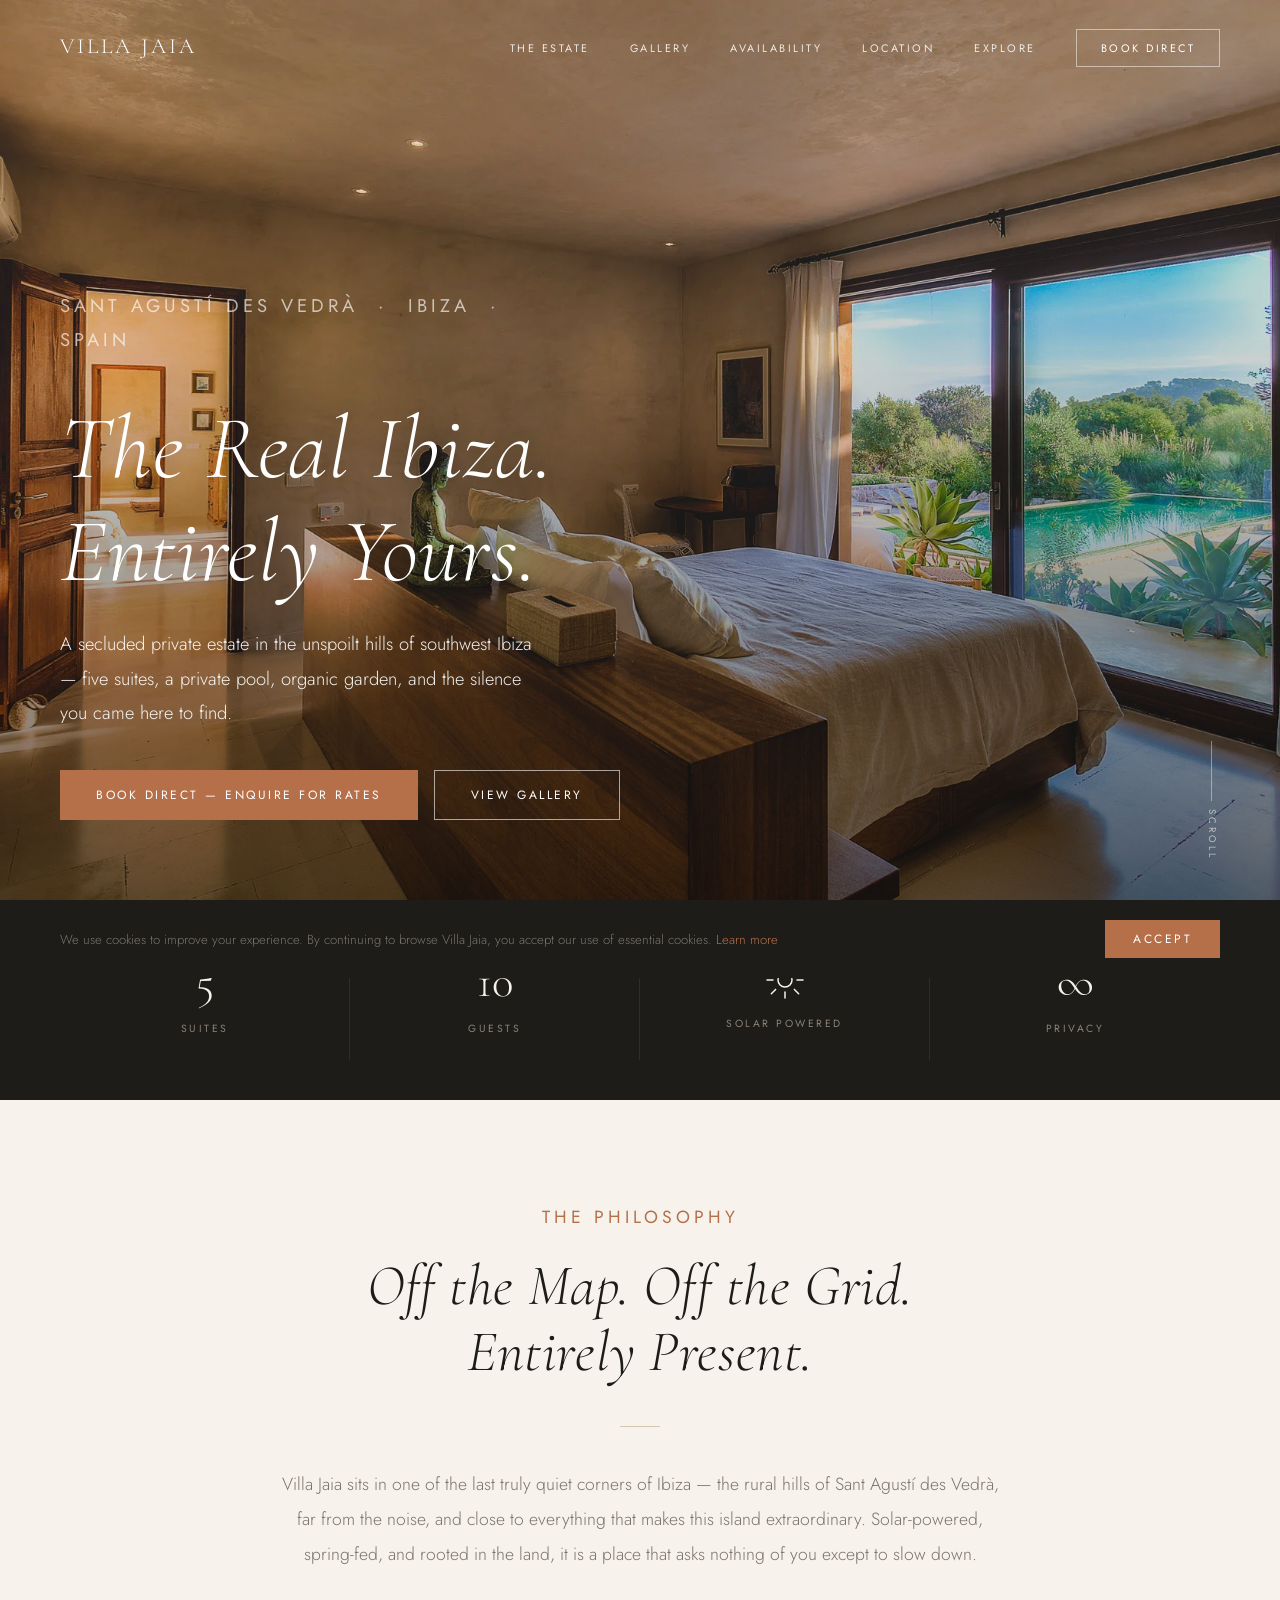
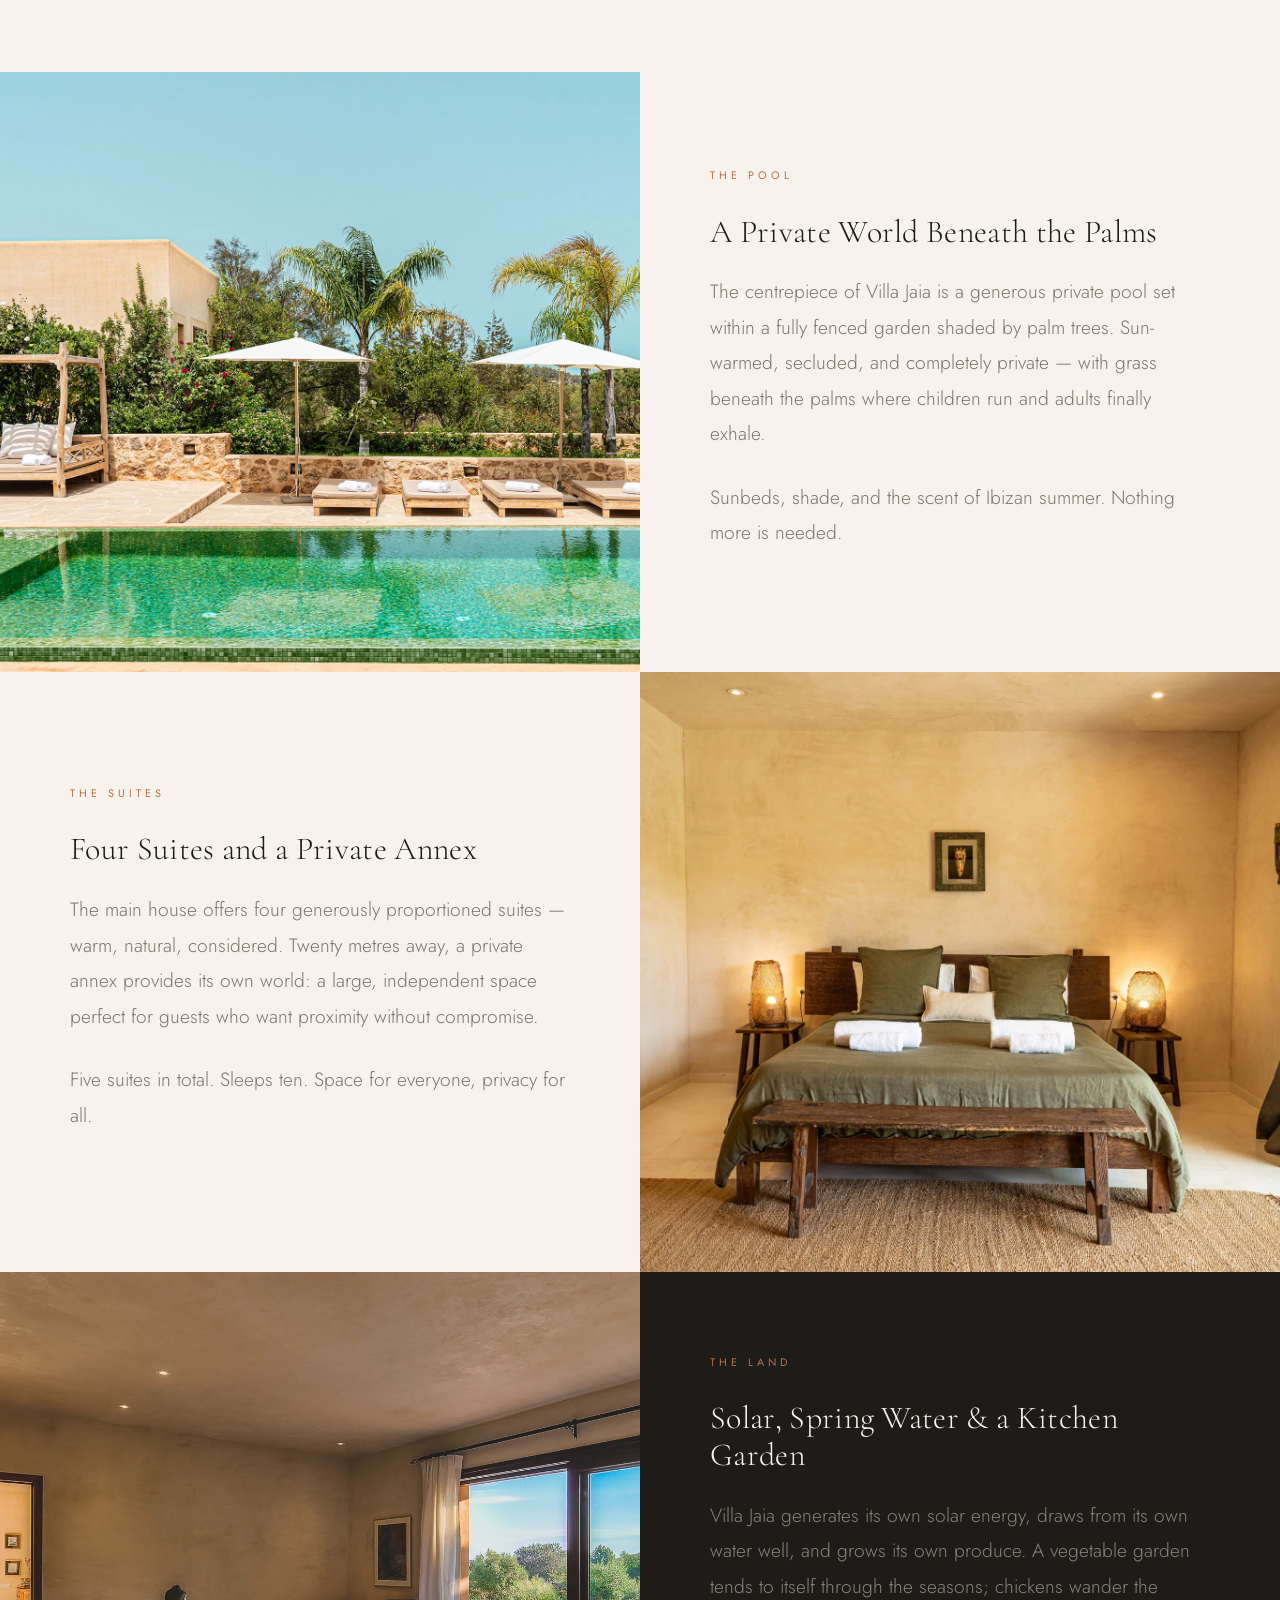
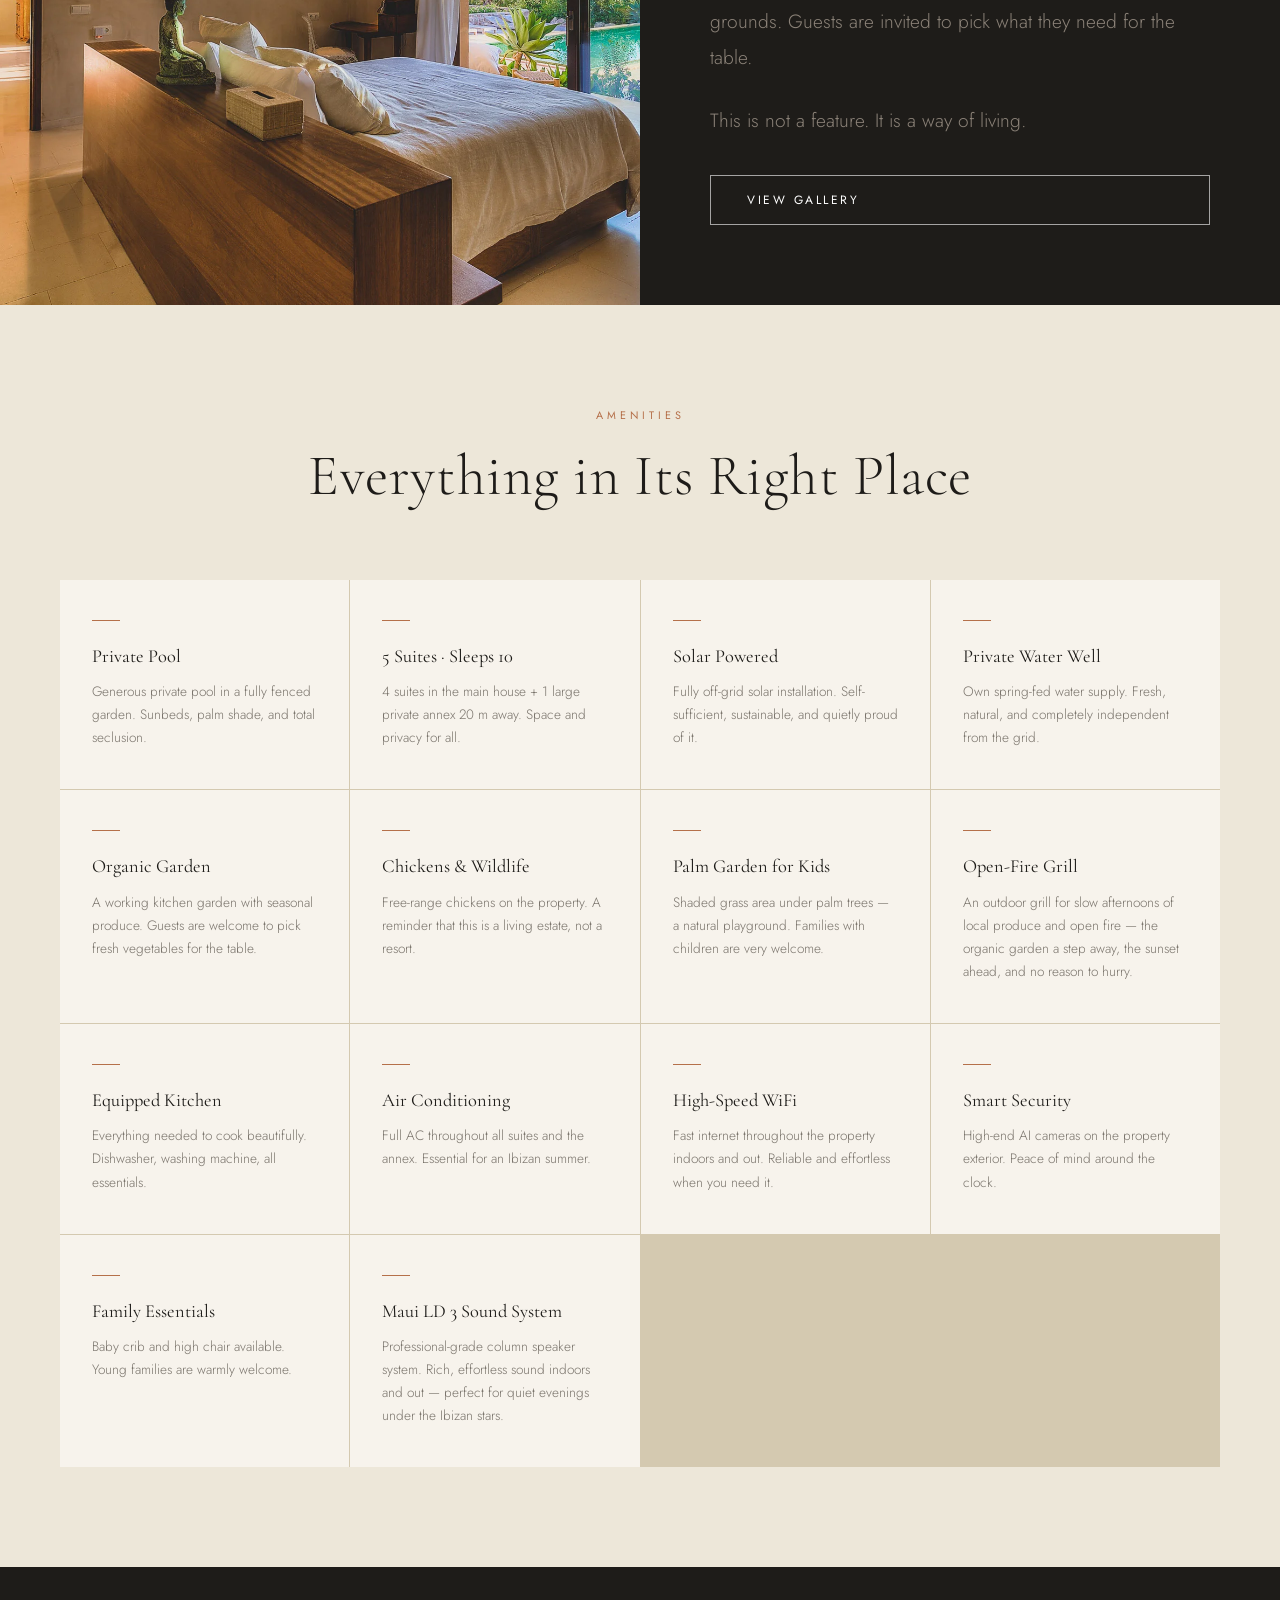
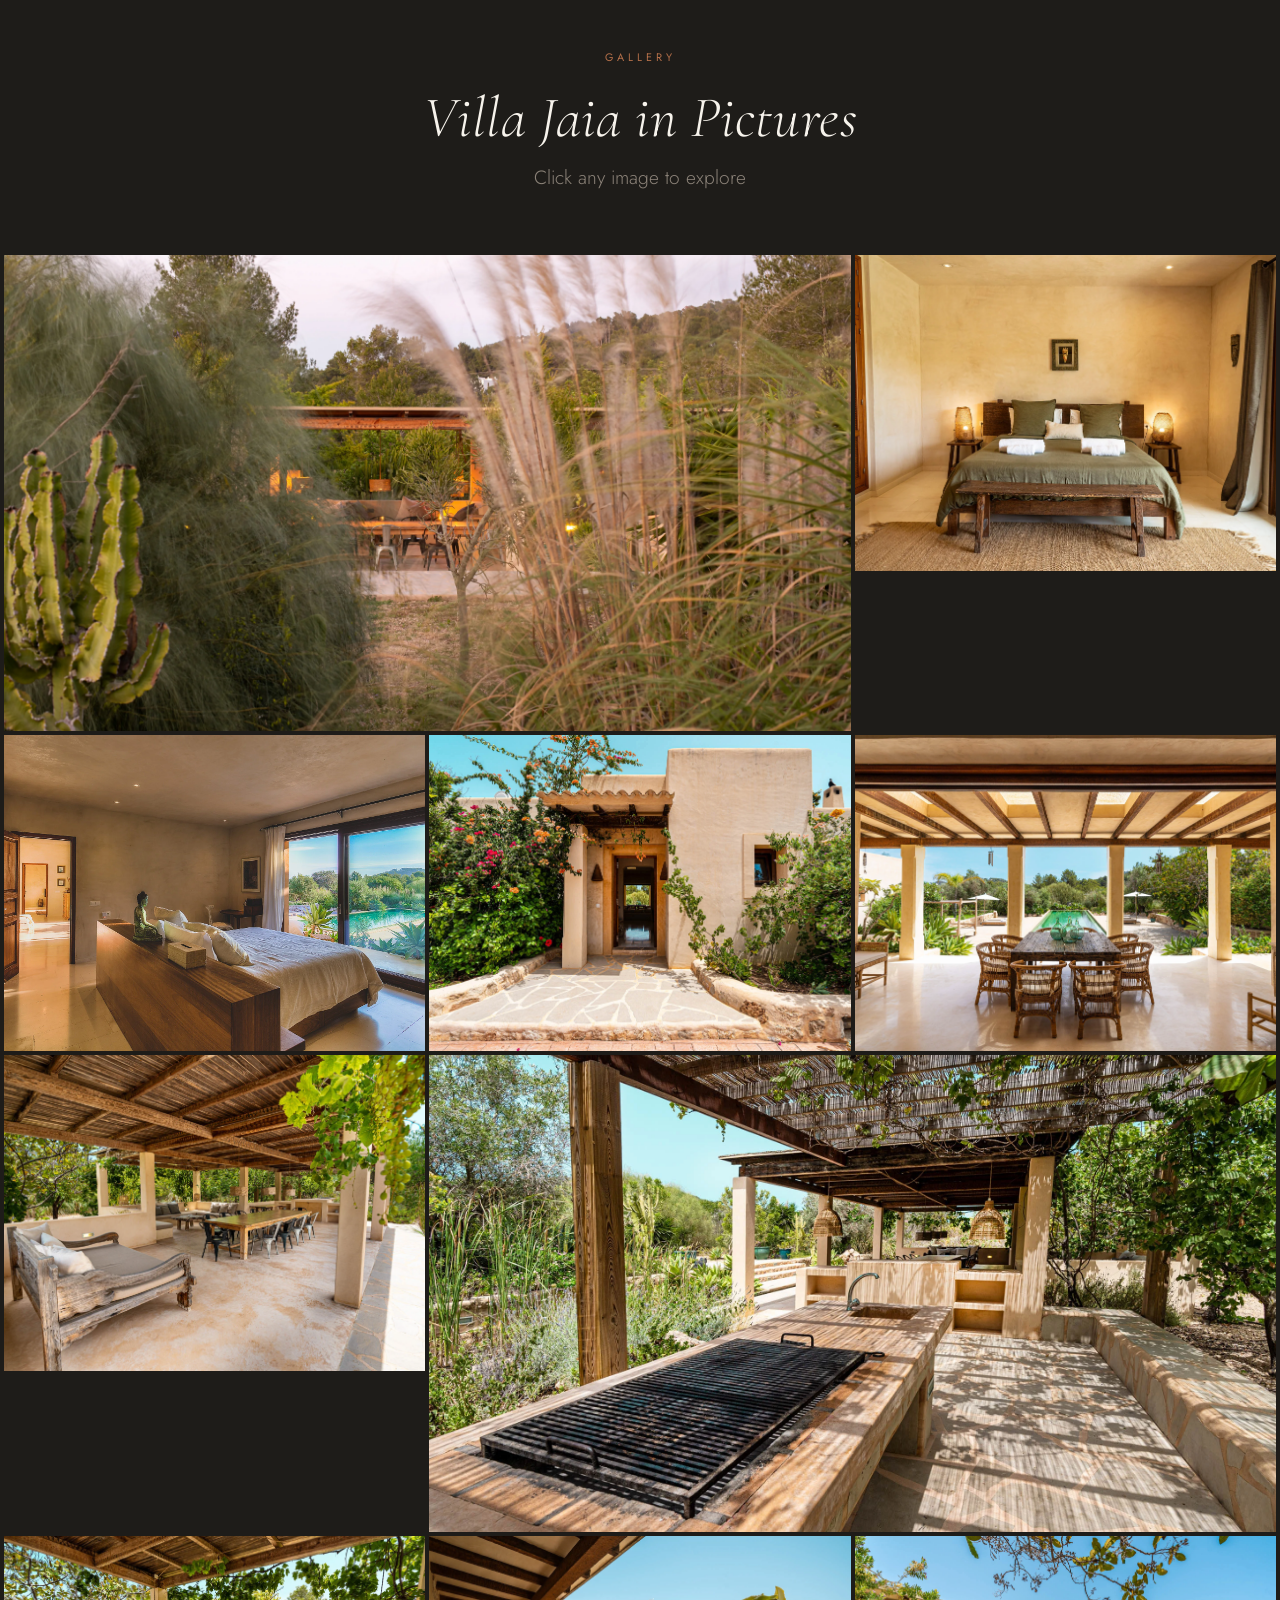
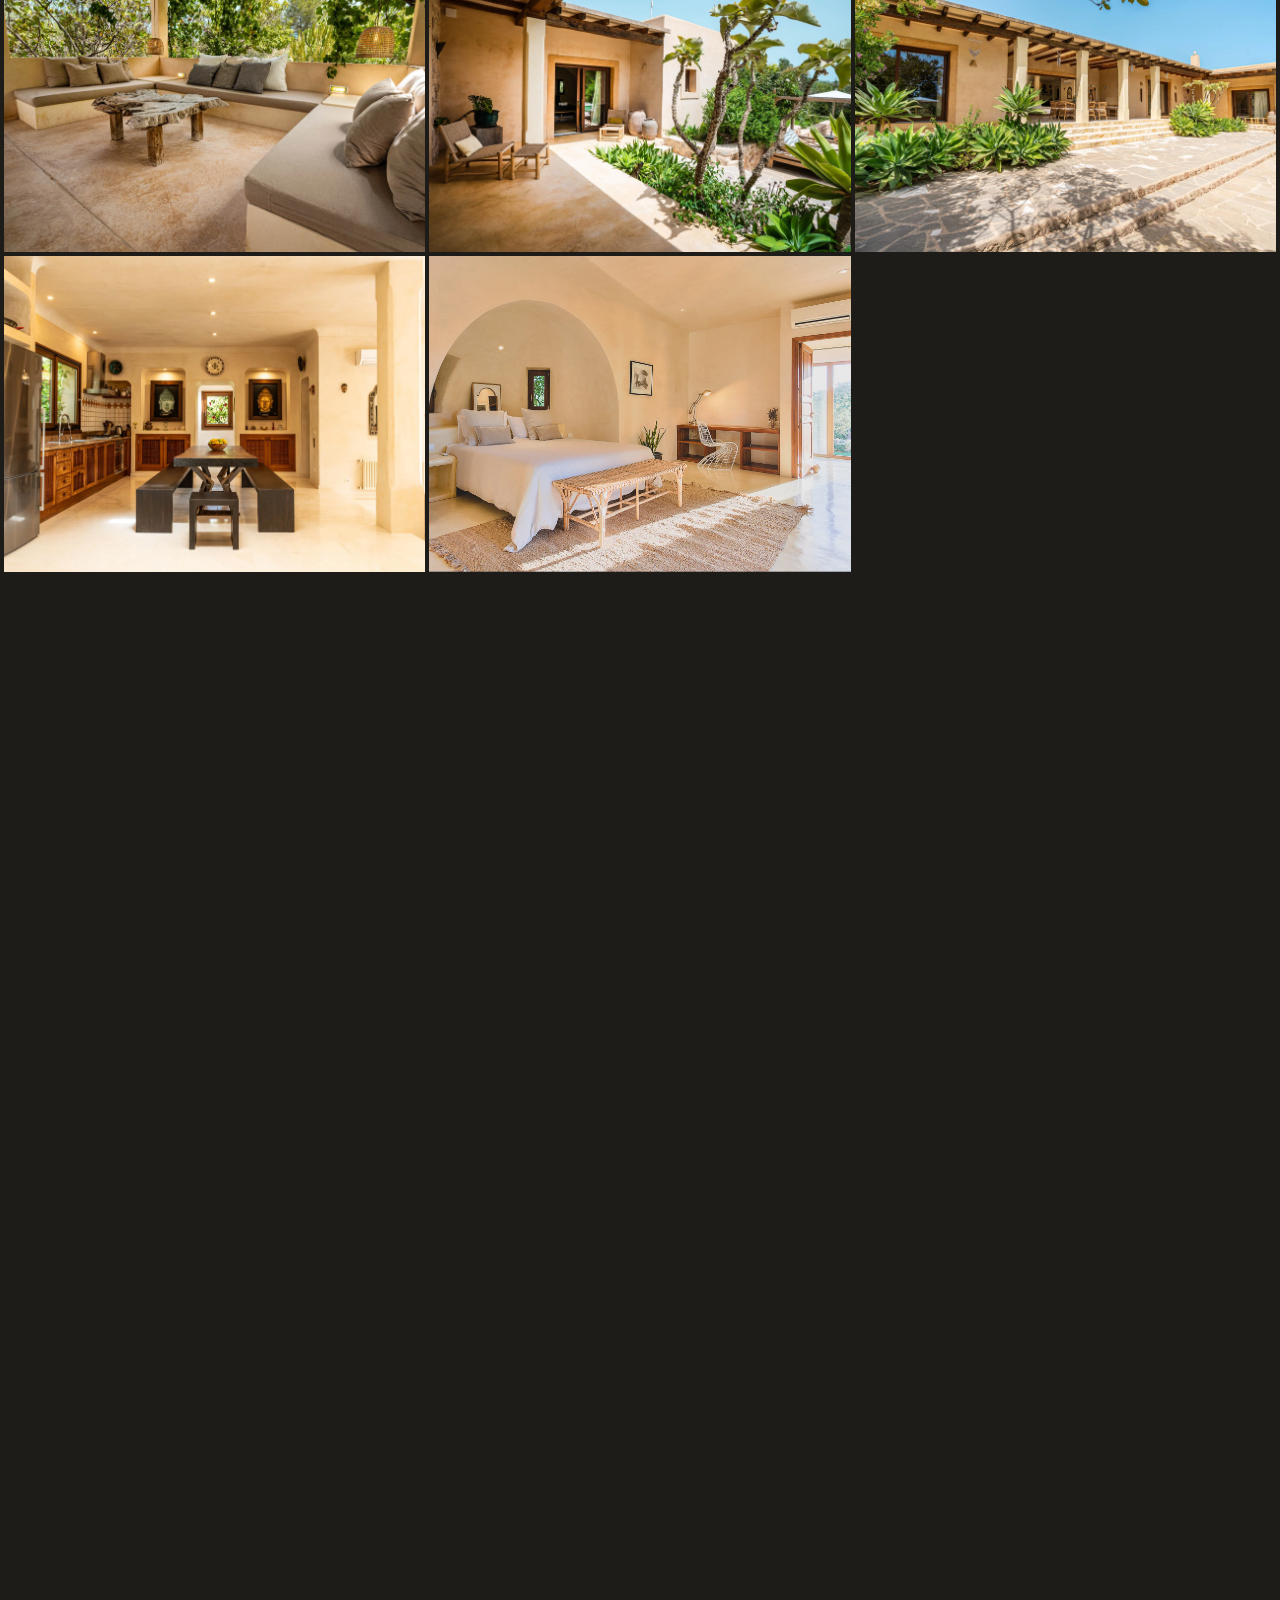
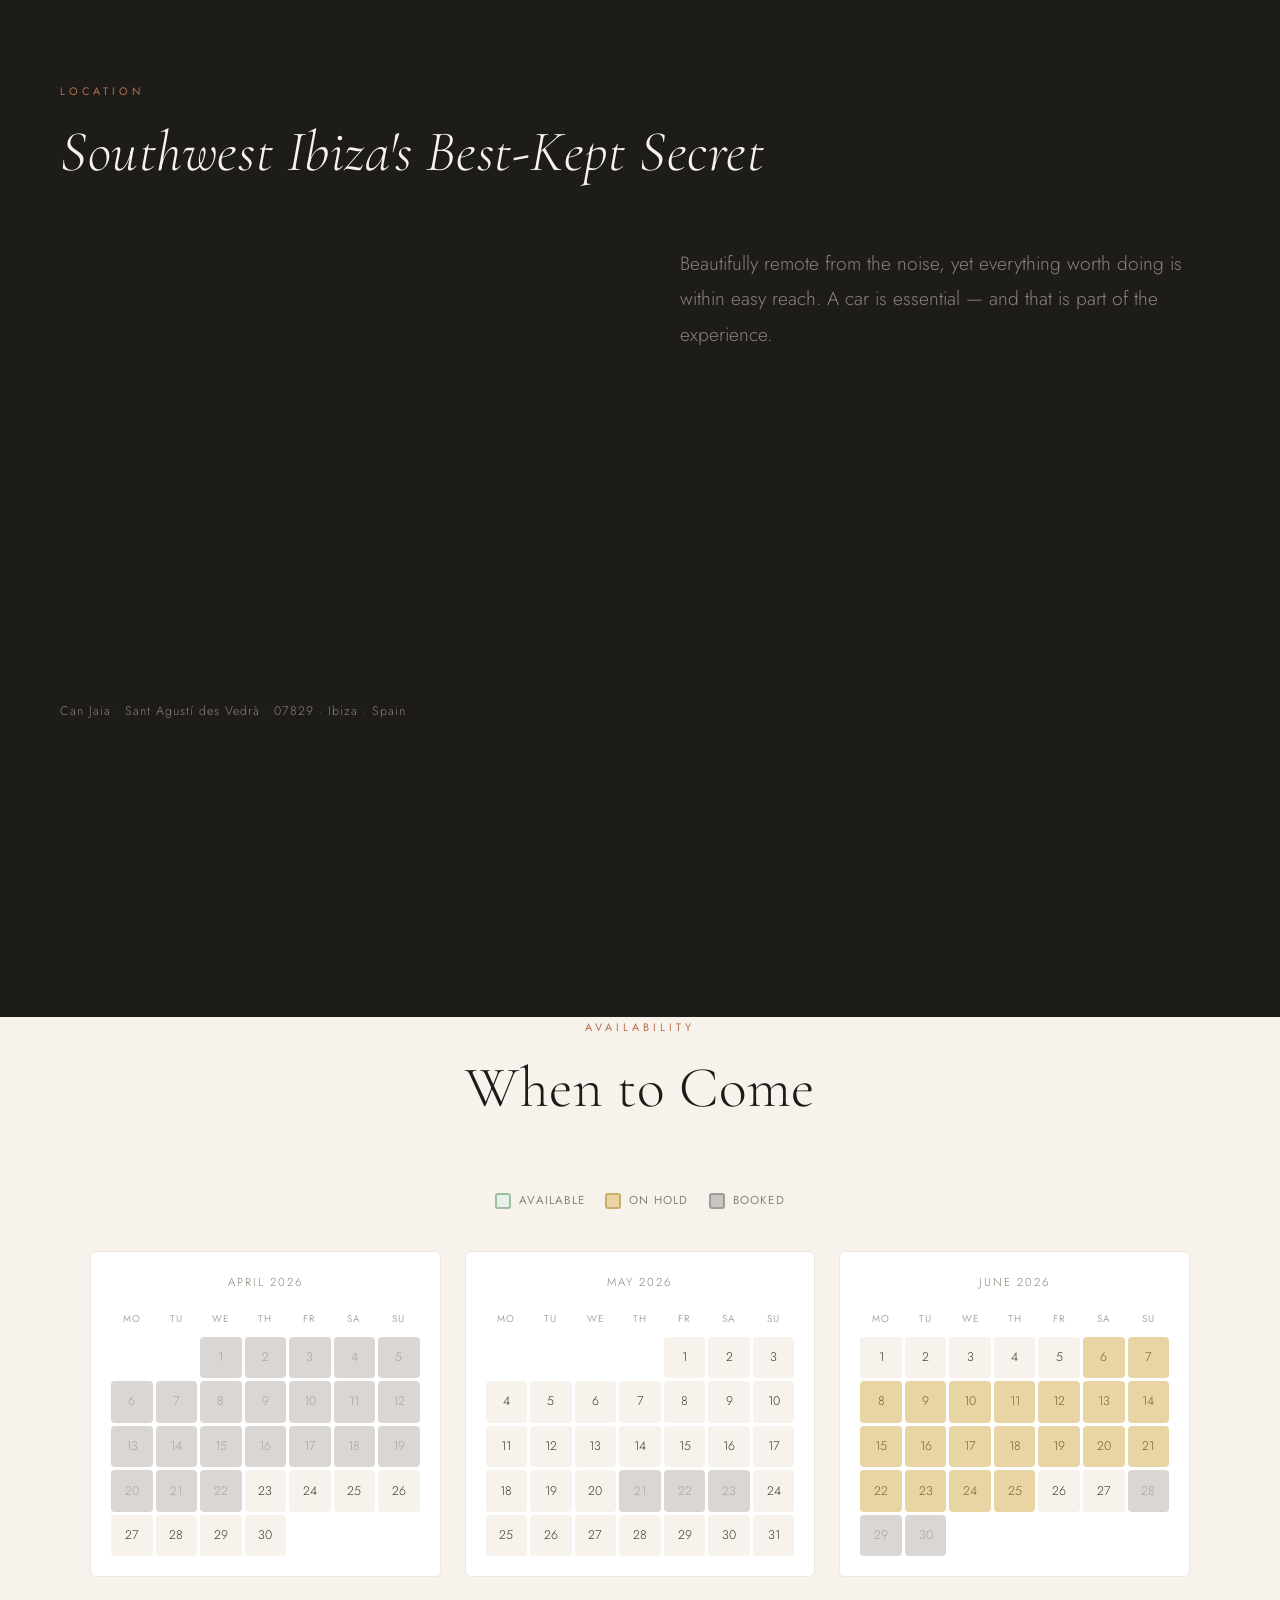
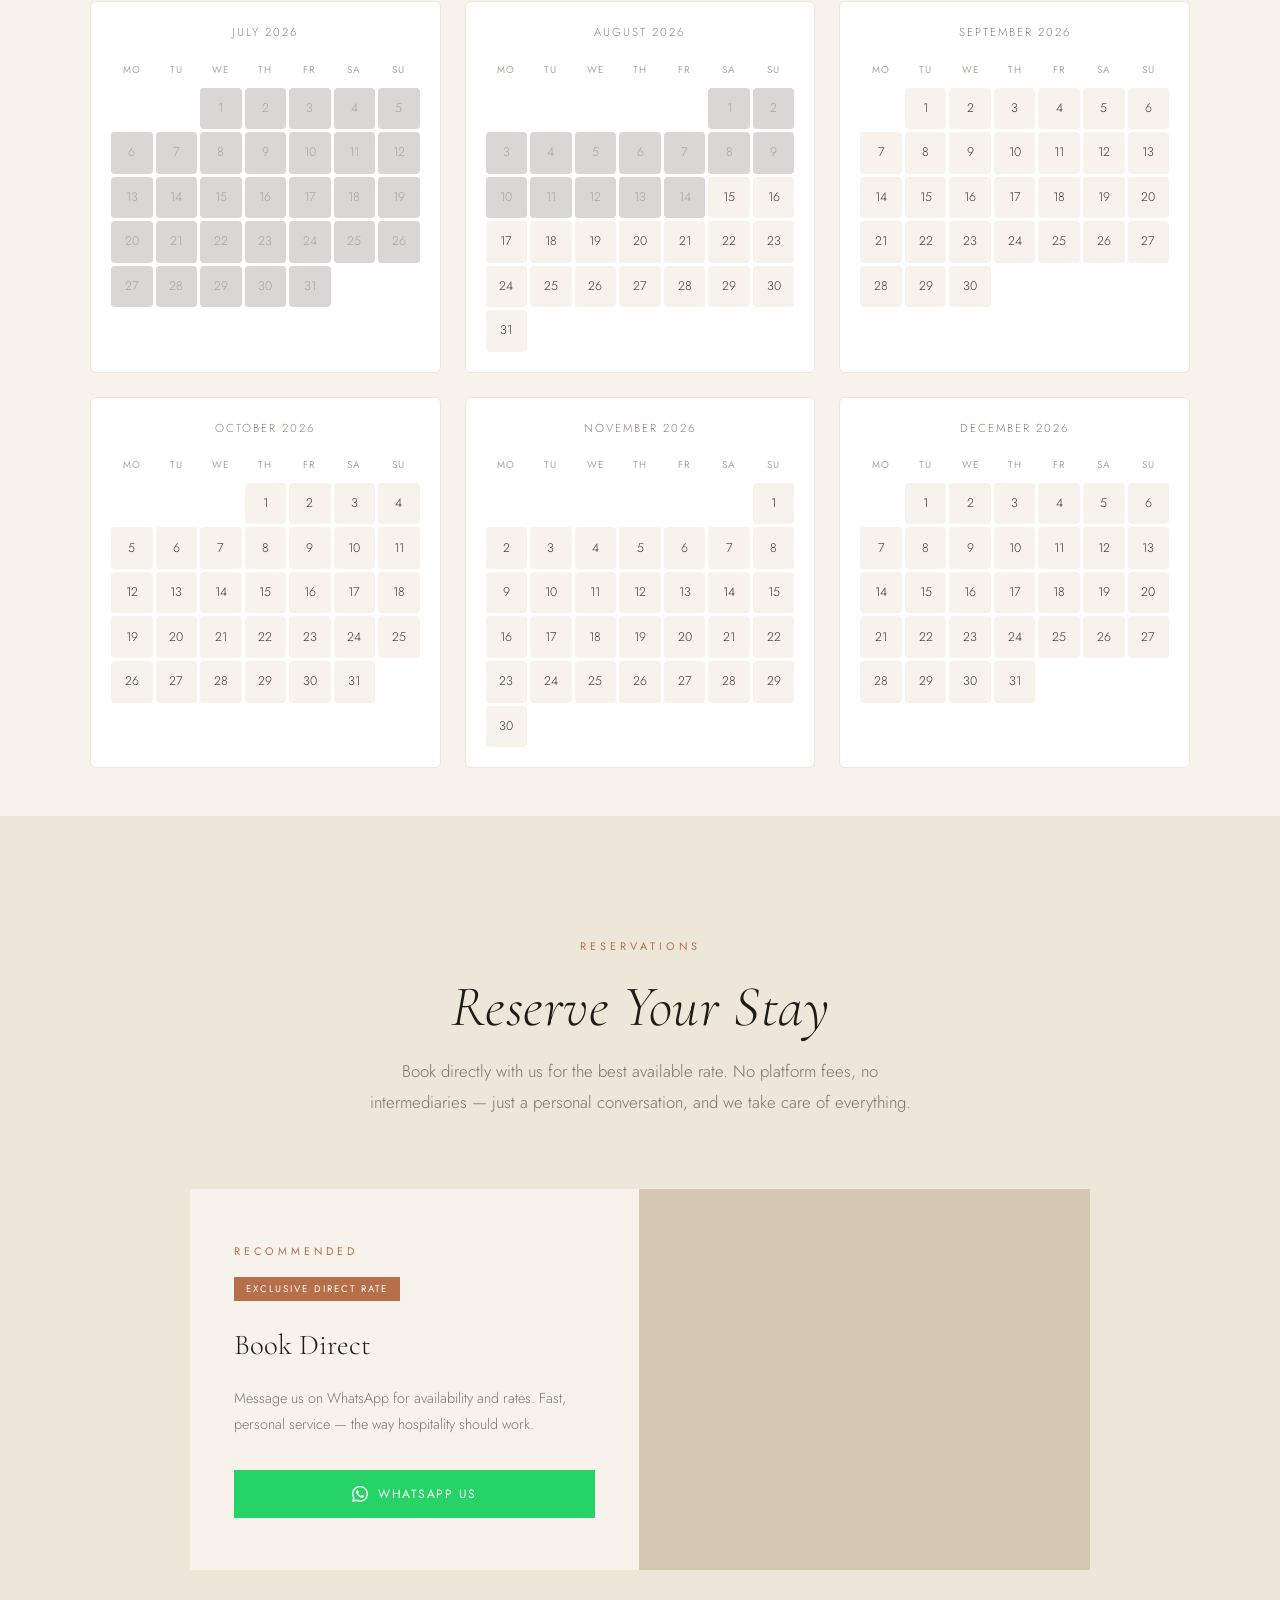
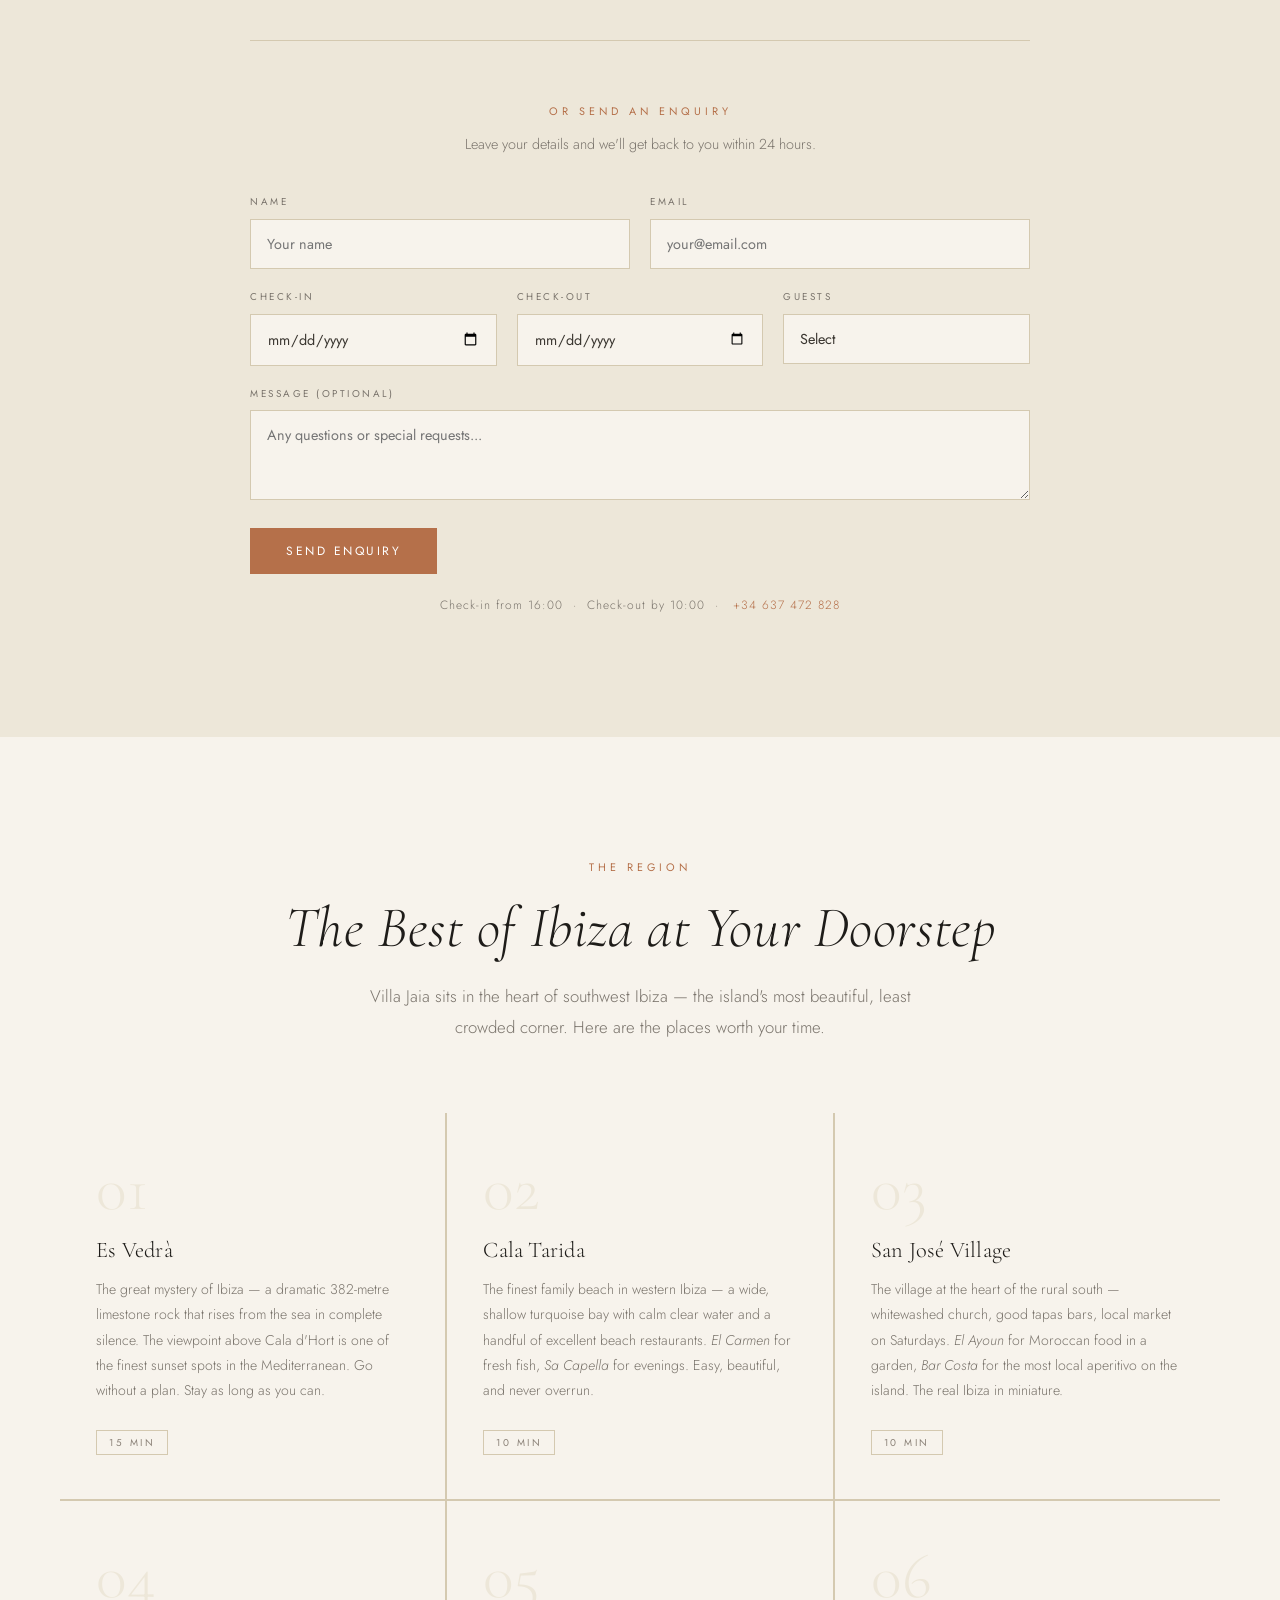
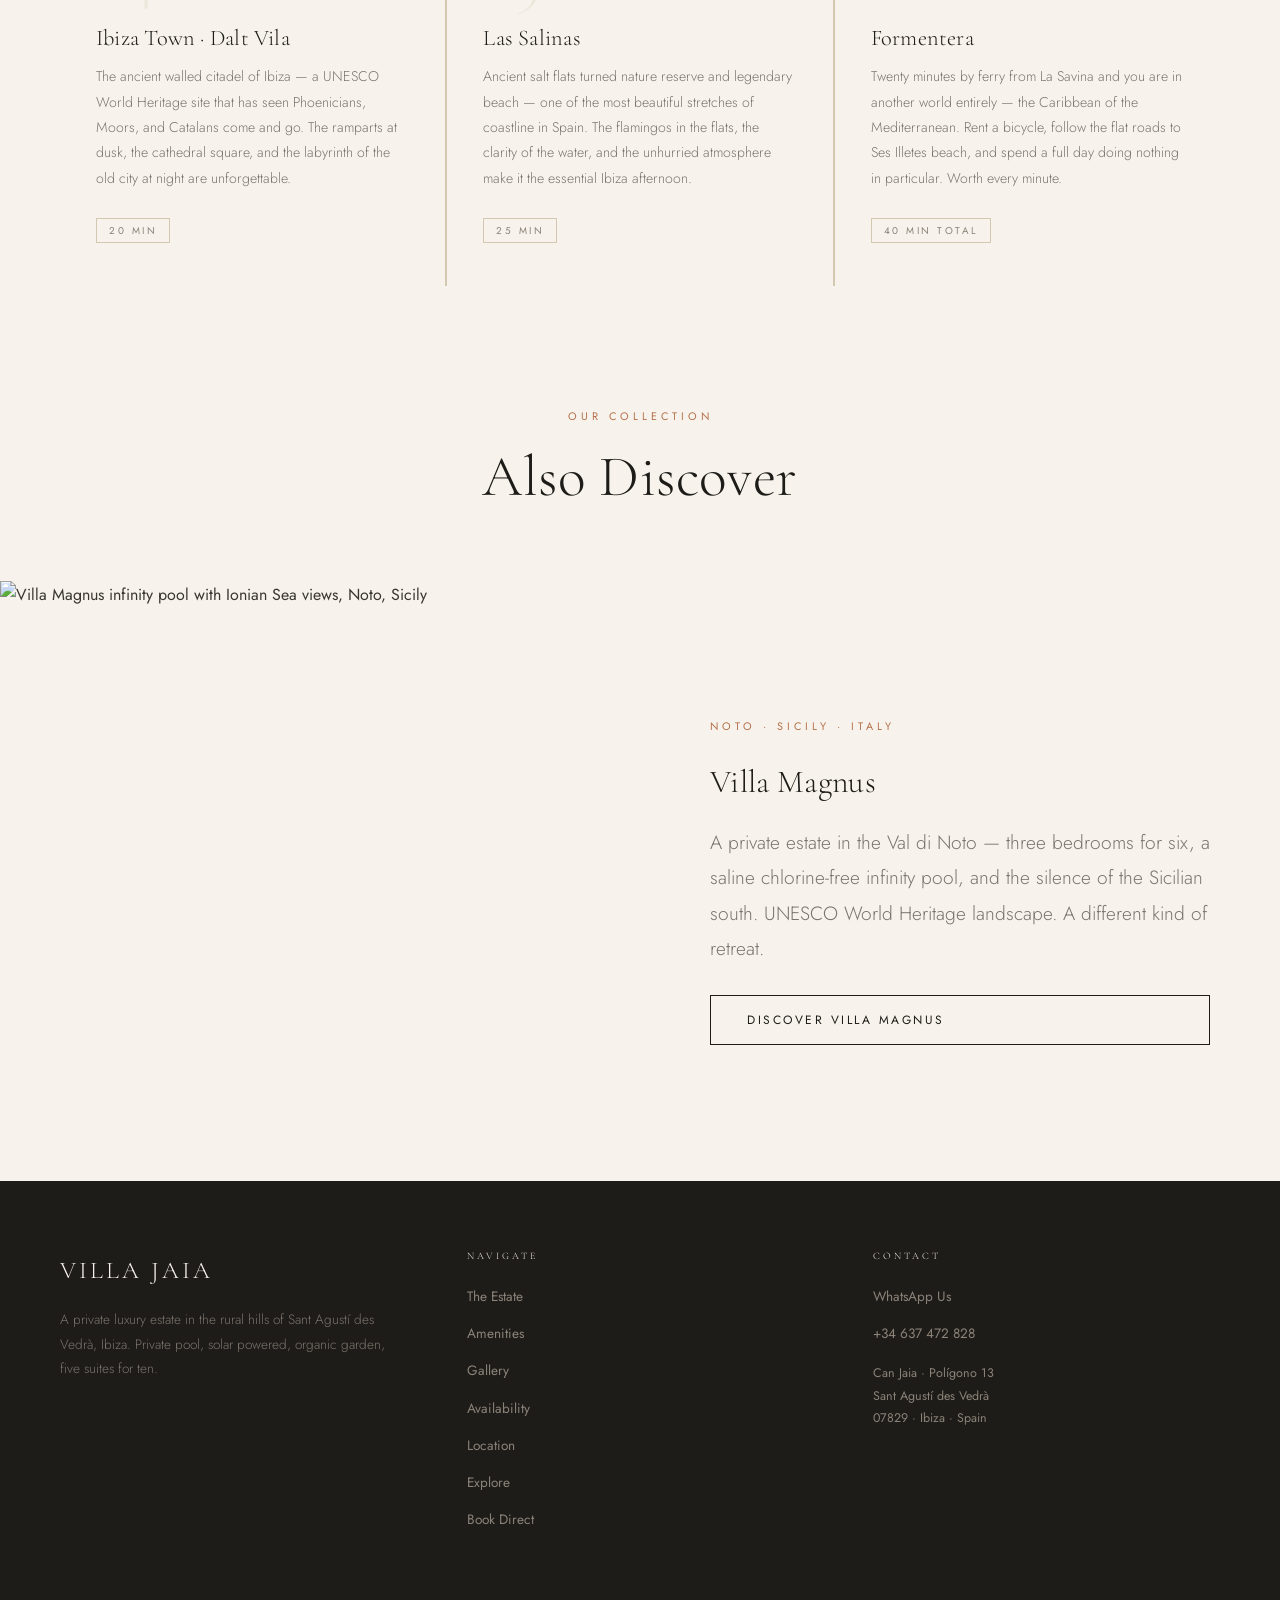
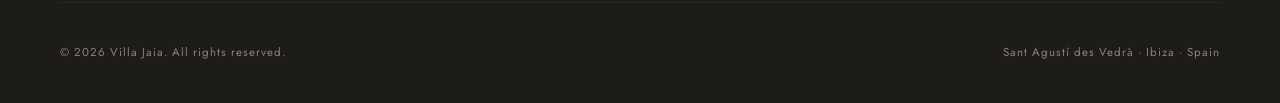
==== index.html @ a3e11b22 "Initial commit" ====
<!DOCTYPE html>
<html lang="en">
<head>
  <meta charset="UTF-8">
  <meta name="viewport" content="width=device-width, initial-scale=1.0">
  <meta name="description" content="Villa Jaia — Luxury private estate in Sant Agustí des Vedrà, Ibiza. 5 suites, sleeps 10. Private pool, organic garden, solar-powered. Book direct for the best rate.">
  <meta property="og:title" content="Villa Jaia — Sant Agustí des Vedrà, Ibiza">
  <meta property="og:description" content="Private pool · Organic garden · Off-grid estate · 5 suites for 10 · Book direct — exclusive rate.">
  <meta property="og:image" content="https://www.villajaia.com/images/villa-jaia-05.jpg">
  <meta property="og:image:width" content="1200">
  <meta property="og:image:height" content="800">
  <meta property="og:type" content="website">
  <meta property="og:url" content="https://www.villajaia.com/">
  <meta property="og:locale" content="en_GB">
  <meta name="twitter:card" content="summary_large_image">
  <meta name="twitter:title" content="Villa Jaia — Sant Agustí des Vedrà, Ibiza">
  <meta name="twitter:description" content="Private pool · Organic garden · Off-grid estate · 5 suites for 10 · Book direct — exclusive rate.">
  <meta name="twitter:image" content="https://www.villajaia.com/images/villa-jaia-05.jpg">
  <meta name="robots" content="index, follow">
  <meta name="theme-color" content="#f7f3ec">
  <title>Villa Jaia — Luxury Estate Ibiza | Private Pool | 5 Suites | Book Direct</title>
  <meta name="keywords" content="luxury villa Ibiza, villa Sant Agustí des Vedrà, private estate Ibiza, holiday villa Ibiza pool, villa rental Ibiza 10 guests, Villa Jaia Ibiza, book villa Ibiza direct, eco villa Ibiza, organic garden Ibiza, villa piscina Ibiza, Ferienhaus Ibiza">
  <link rel="canonical" href="https://www.villajaia.com/">
  <link rel="alternate" hreflang="en" href="https://www.villajaia.com/">
  <link rel="alternate" hreflang="it" href="https://www.villajaia.com/it/">
  <link rel="alternate" hreflang="fr" href="https://www.villajaia.com/fr/">
  <link rel="alternate" hreflang="de" href="https://www.villajaia.com/de/">
  <link rel="alternate" hreflang="es" href="https://www.villajaia.com/es/">
  <script type="application/ld+json">
  {
    "@context": "https://schema.org",
    "@type": "LodgingBusiness",
    "name": "Villa Jaia",
    "description": "A private luxury estate in the hills of Sant Agustí des Vedrà, Ibiza. 5 suites sleeping 10, private pool, organic vegetable garden, solar-powered, own water well, and a secluded annex. Complete privacy and the real Ibiza.",
    "url": "https://www.villajaia.com",
    "telephone": "+34637472828",
    "priceRange": "€€€€",
    "address": {
      "@type": "PostalAddress",
      "streetAddress": "Can Jaia, Polígono 13",
      "addressLocality": "Sant Agustí des Vedrà",
      "addressRegion": "Balearic Islands",
      "postalCode": "07829",
      "addressCountry": "ES"
    },
    "geo": {
      "@type": "GeoCoordinates",
      "latitude": 38.9200,
      "longitude": 1.3100
    },
    "amenityFeature": [
      {"@type": "LocationFeatureSpecification", "name": "Private Pool", "value": true},
      {"@type": "LocationFeatureSpecification", "name": "Organic Garden", "value": true},
      {"@type": "LocationFeatureSpecification", "name": "Solar Energy", "value": true},
      {"@type": "LocationFeatureSpecification", "name": "Private Well", "value": true},
      {"@type": "LocationFeatureSpecification", "name": "WiFi", "value": true},
      {"@type": "LocationFeatureSpecification", "name": "Private Annex", "value": true},
      {"@type": "LocationFeatureSpecification", "name": "BBQ", "value": true},
      {"@type": "LocationFeatureSpecification", "name": "Air Conditioning", "value": true}
    ],
    "numberOfRooms": 5,
    "occupancy": {"@type": "QuantitativeValue", "maxValue": 10},
    "image": [
      "https://www.villajaia.com/images/villa-jaia-05.jpg",
      "https://www.villajaia.com/images/villa-jaia-14.jpg",
      "https://www.villajaia.com/images/villa-jaia-13.jpg"
    ]
  }
  </script>
  <link rel="icon" type="image/svg+xml" href="favicon.svg">
  <link rel="apple-touch-icon" href="images/villa-jaia-05.jpg">
  <link rel="manifest" href="manifest.json">
  <link rel="preconnect" href="https://fonts.googleapis.com">
  <link rel="preconnect" href="https://fonts.gstatic.com" crossorigin>
  <link rel="preload" as="style" href="https://fonts.googleapis.com/css2?family=Cormorant+Garamond:ital,wght@0,300;0,400;0,500;1,300;1,400&family=Jost:wght@300;400;500&display=swap" onload="this.onload=null;this.rel='stylesheet'">
  <noscript><link rel="stylesheet" href="https://fonts.googleapis.com/css2?family=Cormorant+Garamond:ital,wght@0,300;0,400;0,500;1,300;1,400&family=Jost:wght@300;400;500&display=swap"></noscript>
  <link rel="stylesheet" href="css/style.css">
  <link rel="preload" as="image" href="images/villa-jaia-03.webp" type="image/webp">
</head>
<body>

<!-- ══ NAVIGATION ══ -->
<nav id="nav">
  <a href="#" class="nav-logo">Villa Jaia</a>
  <ul class="nav-links">
    <li><a href="#about">The Estate</a></li>
    <li><a href="#gallery">Gallery</a></li>
    <li><a href="#availability">Availability</a></li>
    <li><a href="#location">Location</a></li>
    <li><a href="#explore">Explore</a></li>
    <li><a href="#book" class="nav-book">Book Direct</a></li>
  </ul>
  <button class="nav-burger" id="navBurger" aria-label="Menu">
    <span></span><span></span><span></span>
  </button>
</nav>
<!-- Mobile menu -->
<div class="mobile-menu" id="mobileMenu">
  <a href="#about" class="mob-link">The Estate</a>
  <a href="#gallery" class="mob-link">Gallery</a>
  <a href="#availability" class="mob-link">Availability</a>
  <a href="#location" class="mob-link">Location</a>
  <a href="#explore" class="mob-link">Explore</a>
  <a href="#book" class="mob-link mob-book">Book Direct</a>
</div>

<!-- ══ HERO ══ -->
<section id="hero">
  <div class="hero-bg" style="background-image:url(/images/villa-jaia-13.webp),url(/images/villa-jaia-13.jpg)"></div>
  <div class="hero-overlay"></div>
  <div class="hero-content">
    <p class="eyebrow">Sant Agustí des Vedrà &nbsp;·&nbsp; Ibiza &nbsp;·&nbsp; Spain</p>
    <h1>The Real Ibiza.<br>Entirely Yours.</h1>
    <p>A secluded private estate in the unspoilt hills of southwest Ibiza — five suites, a private pool, organic garden, and the silence you came here to find.</p>
    <div class="hero-btns">
      <a href="#book" class="btn btn-terracotta">Book Direct — Enquire for Rates</a>
      <a href="#gallery" class="btn btn-outline-light">View Gallery</a>
    </div>
  </div>
  <div class="hero-scroll" onclick="document.getElementById('about').scrollIntoView({behavior:'smooth'})">
    <div class="scroll-line"></div>
    <span>Scroll</span>
  </div>
</section>

<!-- ══ STATS BAR ══ -->
<div class="stats-bar">
  <div class="stat">
    <span class="stat-num">5</span>
    <span class="stat-label">Suites</span>
  </div>
  <div class="stat">
    <span class="stat-num">10</span>
    <span class="stat-label">Guests</span>
  </div>
  <div class="stat">
    <span class="stat-num"><svg xmlns="http://www.w3.org/2000/svg" width="40" height="40" viewBox="0 0 40 40" fill="none" aria-hidden="true" style="display:block;margin:0 auto"><circle cx="20" cy="20" r="7" stroke="currentColor" stroke-width="1.5"/><line x1="20" y1="2" x2="20" y2="8" stroke="currentColor" stroke-width="1.5" stroke-linecap="round"/><line x1="20" y1="32" x2="20" y2="38" stroke="currentColor" stroke-width="1.5" stroke-linecap="round"/><line x1="2" y1="20" x2="8" y2="20" stroke="currentColor" stroke-width="1.5" stroke-linecap="round"/><line x1="32" y1="20" x2="38" y2="20" stroke="currentColor" stroke-width="1.5" stroke-linecap="round"/><line x1="6.34" y1="6.34" x2="10.59" y2="10.59" stroke="currentColor" stroke-width="1.5" stroke-linecap="round"/><line x1="29.41" y1="29.41" x2="33.66" y2="33.66" stroke="currentColor" stroke-width="1.5" stroke-linecap="round"/><line x1="33.66" y1="6.34" x2="29.41" y2="10.59" stroke="currentColor" stroke-width="1.5" stroke-linecap="round"/><line x1="10.59" y1="29.41" x2="6.34" y2="33.66" stroke="currentColor" stroke-width="1.5" stroke-linecap="round"/></svg></span>
    <span class="stat-label">Solar Powered</span>
  </div>
  <div class="stat">
    <span class="stat-num">∞</span>
    <span class="stat-label">Privacy</span>
  </div>
</div>

<!-- ══ INTRO ══ -->
<section id="about">
  <div id="intro">
    <div class="inner">
      <p class="eyebrow">The Philosophy</p>
      <h2>Off the Map. Off the Grid. Entirely Present.</h2>
      <div class="divider"></div>
      <p>Villa Jaia sits in one of the last truly quiet corners of Ibiza — the rural hills of Sant Agustí des Vedrà, far from the noise, and close to everything that makes this island extraordinary. Solar-powered, spring-fed, and rooted in the land, it is a place that asks nothing of you except to slow down.</p>
    </div>
  </div>
</section>

<!-- ══ EDITORIAL 1 — Pool ══ -->
<div class="editorial">
  <div class="editorial-img">
    <picture>
      <source srcset="images/villa-jaia-05.webp" type="image/webp">
      <img src="images/villa-jaia-05.jpg" alt="Villa Jaia private pool with palm trees" loading="lazy">
    </picture>
  </div>
  <div class="editorial-text">
    <p class="eyebrow">The Pool</p>
    <h3>A Private World Beneath the Palms</h3>
    <p>The centrepiece of Villa Jaia is a generous private pool set within a fully fenced garden shaded by palm trees. Sun-warmed, secluded, and completely private — with grass beneath the palms where children run and adults finally exhale.</p>
    <p>Sunbeds, shade, and the scent of Ibizan summer. Nothing more is needed.</p>
  </div>
</div>

<!-- ══ EDITORIAL 2 — Suites ══ -->
<div class="editorial reverse">
  <div class="editorial-img">
    <picture>
      <source srcset="images/villa-jaia-14.webp" type="image/webp">
      <img src="images/villa-jaia-14.jpg" alt="Villa Jaia suite interior" loading="lazy">
    </picture>
  </div>
  <div class="editorial-text">
    <p class="eyebrow">The Suites</p>
    <h3>Four Suites and a Private Annex</h3>
    <p>The main house offers four generously proportioned suites — warm, natural, considered. Twenty metres away, a private annex provides its own world: a large, independent space perfect for guests who want proximity without compromise.</p>
    <p>Five suites in total. Sleeps ten. Space for everyone, privacy for all.</p>
  </div>
</div>

<!-- ══ EDITORIAL 3 — The Land ══ -->
<div class="editorial">
  <div class="editorial-img">
    <picture>
      <source srcset="images/villa-jaia-13.webp" type="image/webp">
      <img src="images/villa-jaia-13.jpg" alt="Villa Jaia organic vegetable garden and chickens" loading="lazy">
    </picture>
  </div>
  <div class="editorial-text dark">
    <p class="eyebrow" style="color:var(--terracotta)">The Land</p>
    <h3>Solar, Spring Water &amp; a Kitchen Garden</h3>
    <p>Villa Jaia generates its own solar energy, draws from its own water well, and grows its own produce. A vegetable garden tends to itself through the seasons; chickens wander the grounds. Guests are invited to pick what they need for the table.</p>
    <p>This is not a feature. It is a way of living.</p>
    <a href="#gallery" class="btn btn-outline-light" style="margin-top:8px;">View Gallery</a>
  </div>
</div>

<!-- ══ AMENITIES ══ -->
<section id="amenities">
  <div class="section-inner">
    <div class="amenities-header fade-in">
      <p class="eyebrow">Amenities</p>
      <h2>Everything in Its Right Place</h2>
    </div>
    <div class="amenities-grid">
      <div class="amenity fade-in">
        <div class="amenity-icon"></div>
        <span class="amenity-name">Private Pool</span>
        <p class="amenity-desc">Generous private pool in a fully fenced garden. Sunbeds, palm shade, and total seclusion.</p>
      </div>
      <div class="amenity fade-in">
        <div class="amenity-icon"></div>
        <span class="amenity-name">5 Suites · Sleeps 10</span>
        <p class="amenity-desc">4 suites in the main house + 1 large private annex 20 m away. Space and privacy for all.</p>
      </div>
      <div class="amenity fade-in">
        <div class="amenity-icon"></div>
        <span class="amenity-name">Solar Powered</span>
        <p class="amenity-desc">Fully off-grid solar installation. Self-sufficient, sustainable, and quietly proud of it.</p>
      </div>
      <div class="amenity fade-in">
        <div class="amenity-icon"></div>
        <span class="amenity-name">Private Water Well</span>
        <p class="amenity-desc">Own spring-fed water supply. Fresh, natural, and completely independent from the grid.</p>
      </div>
      <div class="amenity fade-in">
        <div class="amenity-icon"></div>
        <span class="amenity-name">Organic Garden</span>
        <p class="amenity-desc">A working kitchen garden with seasonal produce. Guests are welcome to pick fresh vegetables for the table.</p>
      </div>
      <div class="amenity fade-in">
        <div class="amenity-icon"></div>
        <span class="amenity-name">Chickens &amp; Wildlife</span>
        <p class="amenity-desc">Free-range chickens on the property. A reminder that this is a living estate, not a resort.</p>
      </div>
      <div class="amenity fade-in">
        <div class="amenity-icon"></div>
        <span class="amenity-name">Palm Garden for Kids</span>
        <p class="amenity-desc">Shaded grass area under palm trees — a natural playground. Families with children are very welcome.</p>
      </div>
      <div class="amenity fade-in">
        <div class="amenity-icon"></div>
        <span class="amenity-name">Open-Fire Grill</span>
        <p class="amenity-desc">An outdoor grill for slow afternoons of local produce and open fire — the organic garden a step away, the sunset ahead, and no reason to hurry.</p>
      </div>
      <div class="amenity fade-in">
        <div class="amenity-icon"></div>
        <span class="amenity-name">Equipped Kitchen</span>
        <p class="amenity-desc">Everything needed to cook beautifully. Dishwasher, washing machine, all essentials.</p>
      </div>
      <div class="amenity fade-in">
        <div class="amenity-icon"></div>
        <span class="amenity-name">Air Conditioning</span>
        <p class="amenity-desc">Full AC throughout all suites and the annex. Essential for an Ibizan summer.</p>
      </div>
      <div class="amenity fade-in">
        <div class="amenity-icon"></div>
        <span class="amenity-name">High-Speed WiFi</span>
        <p class="amenity-desc">Fast internet throughout the property indoors and out. Reliable and effortless when you need it.</p>
      </div>
      <div class="amenity fade-in">
        <div class="amenity-icon"></div>
        <span class="amenity-name">Smart Security</span>
        <p class="amenity-desc">High-end AI cameras on the property exterior. Peace of mind around the clock.</p>
      </div>
      <div class="amenity fade-in">
        <div class="amenity-icon"></div>
        <span class="amenity-name">Family Essentials</span>
        <p class="amenity-desc">Baby crib and high chair available. Young families are warmly welcome.</p>
      </div>
      <div class="amenity fade-in">
        <div class="amenity-icon"></div>
        <span class="amenity-name">Maui LD 3 Sound System</span>
        <p class="amenity-desc">Professional-grade column speaker system. Rich, effortless sound indoors and out — perfect for quiet evenings under the Ibizan stars.</p>
      </div>
    </div>
  </div>
</section>

<!-- ══ GALLERY ══ -->
<section id="gallery">
  <div class="gallery-hero">
    <p class="eyebrow" style="color:var(--terracotta)">Gallery</p>
    <h2>Villa Jaia in Pictures</h2>
    <p style="color:var(--stone); margin-top:8px;">Click any image to explore</p>
  </div>
  <div class="gallery-grid">
    <div class="gallery-item"><picture><source srcset="images/villa-jaia-26.webp" type="image/webp"><img src="images/villa-jaia-26.jpg" alt="Pool with palm trees" loading="lazy"></picture></div>
    <div class="gallery-item"><picture><source srcset="images/villa-jaia-14.webp" type="image/webp"><img src="images/villa-jaia-14.jpg" alt="Suite interior" loading="lazy"></picture></div>
    <div class="gallery-item"><picture><source srcset="images/villa-jaia-13.webp" type="image/webp"><img src="images/villa-jaia-13.jpg" alt="Organic garden" loading="lazy"></picture></div>
    <div class="gallery-item"><picture><source srcset="images/villa-jaia-03.webp" type="image/webp"><img src="images/villa-jaia-03.jpg" alt="Covered terrace" loading="lazy"></picture></div>
    <div class="gallery-item"><picture><source srcset="images/villa-jaia-01.webp" type="image/webp"><img src="images/villa-jaia-01.jpg" alt="Estate exterior" loading="lazy"></picture></div>
    <div class="gallery-item"><picture><source srcset="images/villa-jaia-06.webp" type="image/webp"><img src="images/villa-jaia-06.jpg" alt="Villa Jaia interior" loading="lazy"></picture></div>
    <div class="gallery-item"><picture><source srcset="images/villa-jaia-07.webp" type="image/webp"><img src="images/villa-jaia-07.jpg" alt="Annex and grounds" loading="lazy"></picture></div>
    <div class="gallery-item"><picture><source srcset="images/villa-jaia-08.webp" type="image/webp"><img src="images/villa-jaia-08.jpg" alt="Pool at sunset" loading="lazy"></picture></div>
    <div class="gallery-item"><picture><source srcset="images/villa-jaia-19.webp" type="image/webp"><img src="images/villa-jaia-19.jpg" alt="Garden grass area" loading="lazy"></picture></div>
    <div class="gallery-item"><picture><source srcset="images/villa-jaia-20.webp" type="image/webp"><img src="images/villa-jaia-20.jpg" alt="Kitchen" loading="lazy"></picture></div>
    <div class="gallery-item"><picture><source srcset="images/villa-jaia-11.webp" type="image/webp"><img src="images/villa-jaia-11.jpg" alt="Living area" loading="lazy"></picture></div>
    <div class="gallery-item"><picture><source srcset="images/villa-jaia-12.webp" type="image/webp"><img src="images/villa-jaia-12.jpg" alt="Outdoor dining" loading="lazy"></picture></div>
  </div>
</section>

<!-- LIGHTBOX -->
<div id="lightbox">
  <button id="lightbox-close">Close &nbsp;✕</button>
  <button id="lightbox-prev">&#8249;</button>
  <img id="lightbox-img" src="" alt="Villa Jaia">
  <button id="lightbox-next">&#8250;</button>
  <div class="lightbox-counter" id="lightbox-counter">1 / 12</div>
</div>

<!-- ══ VIDEO ══ -->
<section id="video">
  <div class="video-outer">
    <div class="video-header fade-in">
      <p class="eyebrow">The Estate</p>
      <h2>See It. Feel It.</h2>
      <p class="video-sub">A few minutes through Can Jaia — the garden, the pool, the light.</p>
    </div>
    <div class="video-wrap fade-in">
      <!-- Replace src with YouTube embed URL once uploaded: https://www.youtube.com/embed/VIDEO_ID?autoplay=0&rel=0 -->
      <iframe
        src="https://drive.google.com/file/d/15s7DKDSZXZfFEOjaMNnhzaCt0uwJoNaQ/preview"
        allow="autoplay"
        allowfullscreen
        loading="lazy"
        title="Villa Jaia — Can Jaia, Ibiza">
      </iframe>
    </div>
  </div>
</section>


<!-- ══ LOCATION ══ -->
<section id="location">
  <div class="section-inner">
    <p class="eyebrow">Location</p>
    <h2>Southwest Ibiza's Best-Kept Secret</h2>
    <div class="location-grid">
      <div>
        <div class="location-map">
          <iframe
            src="https://maps.google.com/maps?q=38.9200,1.3100&z=15&output=embed"
            allowfullscreen loading="lazy" title="Villa Jaia location">
          </iframe>
        </div>
        <p style="margin-top:14px; font-size:0.78rem; letter-spacing:1px; color:var(--stone);">
          Can Jaia · Sant Agustí des Vedrà · 07829 · Ibiza · Spain
        </p>
      </div>
      <div class="distances">
        <p>Beautifully remote from the noise, yet everything worth doing is within easy reach. A car is essential — and that is part of the experience.</p>
        <div class="distance-item fade-in"><div class="distance-dot"></div><span class="distance-name">Cala Tarida · Family Beach</span><span class="distance-time">10 min</span></div>
        <div class="distance-item fade-in"><div class="distance-dot"></div><span class="distance-name">San José · Village Restaurants</span><span class="distance-time">10 min</span></div>
        <div class="distance-item fade-in"><div class="distance-dot"></div><span class="distance-name">Es Vedrà Viewpoint · Sunsets</span><span class="distance-time">15 min</span></div>
        <div class="distance-item fade-in"><div class="distance-dot"></div><span class="distance-name">Cala d'Hort · Wild Beach</span><span class="distance-time">15 min</span></div>
        <div class="distance-item fade-in"><div class="distance-dot"></div><span class="distance-name">Sant Antoni · Sunset Strip</span><span class="distance-time">20 min</span></div>
        <div class="distance-item fade-in"><div class="distance-dot"></div><span class="distance-name">Ibiza Town · Old City</span><span class="distance-time">20 min</span></div>
        <div class="distance-item fade-in"><div class="distance-dot"></div><span class="distance-name">Ibiza Airport</span><span class="distance-time">25 min</span></div>
        <div class="distance-item fade-in"><div class="distance-dot"></div><span class="distance-name">Las Salinas · Nature Reserve</span><span class="distance-time">25 min</span></div>
      </div>
    </div>
  </div>
</section>

<!-- ══ AVAILABILITY & RATES ══ -->
<section id="availability">
  <div class="section-inner">
    <div class="amenities-header fade-in">
      <p class="eyebrow">Availability</p>
      <h2>When to Come</h2>
    </div>
    <div class="avail-legend fade-in">
      <span class="leg-item"><span class="leg-dot leg-available"></span>Available</span>
      <span class="leg-item"><span class="leg-dot leg-hold"></span>On Hold</span>
      <span class="leg-item"><span class="leg-dot leg-booked"></span>Booked</span>
    </div>
    <div id="availCalendar" class="avail-calendar-wrap fade-in"></div></div>
</section>

<!-- ══ BOOK ══ -->
<section id="book">
  <div class="book-inner">
    <p class="eyebrow">Reservations</p>
    <h2>Reserve Your Stay</h2>
    <p class="subtitle">Book directly with us for the best available rate. No platform fees, no intermediaries — just a personal conversation, and we take care of everything.</p>
    <div class="book-grid">
      <div class="book-option">
        <p class="eyebrow book-option-eyebrow">Recommended</p>
        <div class="saving">Exclusive Direct Rate</div>
        <span class="book-option-title">Book Direct</span>
        <p class="book-option-text">Message us on WhatsApp for availability and rates. Fast, personal service — the way hospitality should work.</p>
        <a href="https://wa.me/34637472828?text=Hello%2C%20I%20am%20interested%20in%20booking%20Villa%20Jaia.%20Could%20you%20share%20availability%20and%20rates%3F" class="btn btn-whatsapp" target="_blank">
          <svg width="16" height="16" viewBox="0 0 24 24" fill="currentColor"><path d="M17.472 14.382c-.297-.149-1.758-.867-2.03-.967-.273-.099-.471-.148-.67.15-.197.297-.767.966-.94 1.164-.173.199-.347.223-.644.075-.297-.15-1.255-.463-2.39-1.475-.883-.788-1.48-1.761-1.653-2.059-.173-.297-.018-.458.13-.606.134-.133.298-.347.446-.52.149-.174.198-.298.298-.497.099-.198.05-.371-.025-.52-.075-.149-.669-1.612-.916-2.207-.242-.579-.487-.5-.669-.51-.173-.008-.371-.01-.57-.01-.198 0-.52.074-.792.372-.272.297-1.04 1.016-1.04 2.479 0 1.462 1.065 2.875 1.213 3.074.149.198 2.096 3.2 5.077 4.487.709.306 1.262.489 1.694.625.712.227 1.36.195 1.871.118.571-.085 1.758-.719 2.006-1.413.248-.694.248-1.289.173-1.413-.074-.124-.272-.198-.57-.347m-5.421 7.403h-.004a9.87 9.87 0 01-5.031-1.378l-.361-.214-3.741.982.998-3.648-.235-.374a9.86 9.86 0 01-1.51-5.26c.001-5.45 4.436-9.884 9.888-9.884 2.64 0 5.122 1.03 6.988 2.898a9.825 9.825 0 012.893 6.994c-.003 5.45-4.437 9.884-9.885 9.884m8.413-18.297A11.815 11.815 0 0012.05 0C5.495 0 .16 5.335.157 11.892c0 2.096.547 4.142 1.588 5.945L.057 24l6.305-1.654a11.882 11.882 0 005.683 1.448h.005c6.554 0 11.89-5.335 11.893-11.893a11.821 11.821 0 00-3.48-8.413Z"/></svg>
          WhatsApp Us
        </a>
      </div>

    </div>

    <!-- Enquiry Form -->
    <div class="enquiry-form-wrap">
      <p class="eyebrow" style="text-align:center; margin-bottom:10px;">Or Send an Enquiry</p>
      <p style="text-align:center; font-size:0.9rem; margin-bottom:36px;">Leave your details and we'll get back to you within 24 hours.</p>
      <form class="enquiry-form" id="enquiryForm" method="POST">
        <input type="hidden" name="access_key" value="fb13f97d-7384-4cb9-a465-bb026edaa5e3">
        <input type="hidden" name="subject" value="New Enquiry — Villa Jaia">
        <input type="hidden" name="from_name" value="Villa Jaia Website">
        <input type="hidden" name="botcheck" style="display:none">
        <div class="form-row">
          <div class="form-group">
            <label for="f-name">Name</label>
            <input type="text" id="f-name" name="name" placeholder="Your name" required>
          </div>
          <div class="form-group">
            <label for="f-email">Email</label>
            <input type="email" id="f-email" name="email" placeholder="your@email.com" required>
          </div>
        </div>
        <div class="form-row">
          <div class="form-group">
            <label for="f-checkin">Check-in</label>
            <input type="date" id="f-checkin" name="checkin">
          </div>
          <div class="form-group">
            <label for="f-checkout">Check-out</label>
            <input type="date" id="f-checkout" name="checkout">
          </div>
          <div class="form-group">
            <label for="f-guests">Guests</label>
            <select id="f-guests" name="guests">
              <option value="">Select</option>
              <option>1–2</option>
              <option>3–4</option>
              <option>5–6</option>
              <option>7–8</option>
              <option>9–10</option>
            </select>
          </div>
        </div>
        <div class="form-group">
          <label for="f-message">Message (optional)</label>
          <textarea id="f-message" name="message" rows="3" placeholder="Any questions or special requests..."></textarea>
        </div>
        <button type="submit" class="btn btn-terracotta form-submit">Send Enquiry</button>
      </form>
      <div id="formSuccess" class="form-success" style="display:none;">
        ✓ &nbsp;Thank you — we'll be in touch within 24 hours.
      </div>
    </div>

    <p class="book-contact">
      Check-in from 16:00 &nbsp;·&nbsp; Check-out by 10:00 &nbsp;·&nbsp;
      <a href="tel:+34637472828">+34 637 472 828</a>
    </p>
  </div>
</section>

<!-- ══ EXPLORE THE AREA ══ -->
<section id="explore">
  <div class="section-inner">
    <div class="explore-header fade-in">
      <p class="eyebrow">The Region</p>
      <h2>The Best of Ibiza at Your Doorstep</h2>
      <p class="explore-intro">Villa Jaia sits in the heart of southwest Ibiza — the island's most beautiful, least crowded corner. Here are the places worth your time.</p>
    </div>
    <div class="explore-grid">
      <div class="explore-card fade-in">
        <div class="explore-num">01</div>
        <h4>Es Vedrà</h4>
        <p>The great mystery of Ibiza — a dramatic 382-metre limestone rock that rises from the sea in complete silence. The viewpoint above Cala d'Hort is one of the finest sunset spots in the Mediterranean. Go without a plan. Stay as long as you can.</p>
        <span class="explore-dist">15 min</span>
      </div>
      <div class="explore-card fade-in">
        <div class="explore-num">02</div>
        <h4>Cala Tarida</h4>
        <p>The finest family beach in western Ibiza — a wide, shallow turquoise bay with calm clear water and a handful of excellent beach restaurants. <em>El Carmen</em> for fresh fish, <em>Sa Capella</em> for evenings. Easy, beautiful, and never overrun.</p>
        <span class="explore-dist">10 min</span>
      </div>
      <div class="explore-card fade-in">
        <div class="explore-num">03</div>
        <h4>San José Village</h4>
        <p>The village at the heart of the rural south — whitewashed church, good tapas bars, local market on Saturdays. <em>El Ayoun</em> for Moroccan food in a garden, <em>Bar Costa</em> for the most local aperitivo on the island. The real Ibiza in miniature.</p>
        <span class="explore-dist">10 min</span>
      </div>
      <div class="explore-card fade-in">
        <div class="explore-num">04</div>
        <h4>Ibiza Town · Dalt Vila</h4>
        <p>The ancient walled citadel of Ibiza — a UNESCO World Heritage site that has seen Phoenicians, Moors, and Catalans come and go. The ramparts at dusk, the cathedral square, and the labyrinth of the old city at night are unforgettable.</p>
        <span class="explore-dist">20 min</span>
      </div>
      <div class="explore-card fade-in">
        <div class="explore-num">05</div>
        <h4>Las Salinas</h4>
        <p>Ancient salt flats turned nature reserve and legendary beach — one of the most beautiful stretches of coastline in Spain. The flamingos in the flats, the clarity of the water, and the unhurried atmosphere make it the essential Ibiza afternoon.</p>
        <span class="explore-dist">25 min</span>
      </div>
      <div class="explore-card fade-in">
        <div class="explore-num">06</div>
        <h4>Formentera</h4>
        <p>Twenty minutes by ferry from La Savina and you are in another world entirely — the Caribbean of the Mediterranean. Rent a bicycle, follow the flat roads to Ses Illetes beach, and spend a full day doing nothing in particular. Worth every minute.</p>
        <span class="explore-dist">40 min total</span>
      </div>
    </div>
  </div>
</section>

<!-- ══ OUR COLLECTION ══ -->
<section id="collection">
  <div class="section-inner">
    <div class="amenities-header fade-in">
      <p class="eyebrow">Our Collection</p>
      <h2>Also Discover</h2>
    </div>
  </div>
</section>
<div class="editorial">
  <div class="editorial-img">
    <picture>
      <img src="https://www.villamagnus.com/images/villa-magnus-15.jpg" alt="Villa Magnus infinity pool with Ionian Sea views, Noto, Sicily" loading="lazy">
    </picture>
  </div>
  <div class="editorial-text">
    <p class="eyebrow">Noto · Sicily · Italy</p>
    <h3>Villa Magnus</h3>
    <p>A private estate in the Val di Noto — three bedrooms for six, a saline chlorine-free infinity pool, and the silence of the Sicilian south. UNESCO World Heritage landscape. A different kind of retreat.</p>
    <a href="https://www.villamagnus.com" class="btn btn-outline-dark" target="_blank" rel="noopener">Discover Villa Magnus</a>
  </div>
</div>

<!-- ══ FOOTER ══ -->
<footer>
  <div class="footer-inner">
    <div class="footer-brand">
      <span class="logo">Villa Jaia</span>
      <p>A private luxury estate in the rural hills of Sant Agustí des Vedrà, Ibiza. Private pool, solar powered, organic garden, five suites for ten.</p>
    </div>
    <div class="footer-col">
      <h4>Navigate</h4>
      <ul>
        <li><a href="#about">The Estate</a></li>
        <li><a href="#amenities">Amenities</a></li>
        <li><a href="#gallery">Gallery</a></li>
        <li><a href="#availability">Availability</a></li>
    <li><a href="#location">Location</a></li>
        <li><a href="#explore">Explore</a></li>
        <li><a href="#book">Book Direct</a></li>
      </ul>
    </div>
    <div class="footer-col">
      <h4>Contact</h4>
      <ul>
        <li><a href="https://wa.me/34637472828" target="_blank">WhatsApp Us</a></li>
        <li><a href="tel:+34637472828">+34 637 472 828</a></li>
        <li style="margin-top:16px; font-size:0.78rem; color:var(--stone); line-height:1.8;">Can Jaia · Polígono 13<br>Sant Agustí des Vedrà<br>07829 · Ibiza · Spain</li>
      </ul>
    </div>
  </div>
  <div class="footer-bottom">
    <span>© 2026 Villa Jaia. All rights reserved.</span>
    <span>Sant Agustí des Vedrà · Ibiza · Spain</span>
  </div>
</footer>

<script src="js/main.js"></script>

<!-- ══ COOKIE BANNER ══ -->
<div id="cookieBanner" class="cookie-banner">
  <p>We use cookies to improve your experience. By continuing to browse Villa Jaia, you accept our use of essential cookies. <a href="#" id="cookieLearn">Learn more</a></p>
  <button class="btn btn-terracotta cookie-accept" id="cookieAccept">Accept</button>
</div>

</body>
</html>
---- css/style.css ----
/* ============================================
   VILLA JAIA — Luxury Editorial Stylesheet
   Inspired by: Aman · Can Amaï · Six Senses Ibiza
   ============================================ */

/* Google Fonts loaded non-blocking via HTML <link> tags — see index.html */

:root {
  --cream:       #f7f3ec;
  --cream-dark:  #ede7d9;
  --sand:        #d4c9b0;
  --terracotta:  #b5704a;
  --olive:       #5c6b3e;
  --olive-dark:  #3a4428;
  --stone:       #8b8278;
  --dark:        #1e1c19;
  --white:       #ffffff;
  --text:        #3a3630;
  --text-light:  #7a746c;

  --font-serif:  'Cormorant Garamond', 'Georgia', serif;
  --font-sans:   'Jost', 'Helvetica Neue', sans-serif;

  --radius:      4px;
  --transition:  0.4s ease;
  --shadow:      0 8px 40px rgba(30,28,25,0.12);
}

*, *::before, *::after { box-sizing: border-box; margin: 0; padding: 0; }
html { scroll-behavior: smooth; }
body { font-family: var(--font-sans); background: var(--cream); color: var(--text); line-height: 1.7; overflow-x: hidden; }
img { display: block; max-width: 100%; height: auto; }
a { color: inherit; text-decoration: none; }
ul { list-style: none; }

/* ── TYPOGRAPHY ── */
h1, h2, h3, h4, blockquote {
  font-family: var(--font-serif);
  font-weight: 300;
  line-height: 1.15;
  letter-spacing: 0.01em;
}
h1 { font-size: clamp(3rem, 7vw, 6rem); }
h2 { font-size: clamp(2.2rem, 4.5vw, 3.8rem); }
h3 { font-size: clamp(1.4rem, 2.5vw, 2rem); }
p  { font-size: clamp(1.05rem, 1.6vw, 1.2rem); color: var(--text-light); line-height: 1.85; font-weight: 300; }

.eyebrow {
  font-family: var(--font-sans);
  font-size: 0.68rem;
  letter-spacing: 4px;
  text-transform: uppercase;
  color: var(--terracotta);
  margin-bottom: 18px;
  font-weight: 400;
}

/* ── BUTTONS ── */
.btn {
  display: inline-flex;
  align-items: center;
  gap: 10px;
  padding: 14px 36px;
  font-family: var(--font-sans);
  font-size: 0.75rem;
  font-weight: 400;
  letter-spacing: 2.5px;
  text-transform: uppercase;
  cursor: pointer;
  transition: var(--transition);
  border: none;
}
.btn-dark {
  background: var(--dark);
  color: var(--cream);
}
.btn-dark:hover { background: var(--olive-dark); }
.btn-outline-dark {
  background: transparent;
  color: var(--dark);
  border: 1px solid var(--dark);
}
.btn-outline-dark:hover { background: var(--dark); color: var(--cream); }
.btn-outline-light {
  background: transparent;
  color: var(--white);
  border: 1px solid rgba(255,255,255,0.6);
}
.btn-outline-light:hover { background: rgba(255,255,255,0.12); }
.btn-terracotta {
  background: var(--terracotta);
  color: var(--white);
}
.btn-terracotta:hover { background: #9e5d3a; }
.btn-whatsapp {
  background: #25D366;
  color: white;
  letter-spacing: 1.5px;
  width: 100%;
  justify-content: center;
}
.btn-whatsapp:hover { background: #1ebe5d; }

/* ── NAVIGATION ── */
#nav {
  position: fixed;
  top: 0; left: 0; right: 0;
  z-index: 1000;
  padding: 28px 60px;
  display: flex;
  justify-content: space-between;
  align-items: center;
  transition: padding var(--transition), background var(--transition);
}
#nav.scrolled {
  background: rgba(247,243,236,0.97);
  backdrop-filter: blur(16px);
  padding: 18px 60px;
  box-shadow: 0 1px 0 rgba(0,0,0,0.06);
}
.nav-logo {
  font-family: var(--font-serif);
  font-size: 1.35rem;
  font-weight: 300;
  letter-spacing: 3px;
  text-transform: uppercase;
  color: var(--white);
  transition: color var(--transition);
}
#nav.scrolled .nav-logo { color: var(--dark); }
.nav-links {
  display: flex;
  gap: 40px;
  align-items: center;
}
.nav-links a {
  font-size: 0.68rem;
  letter-spacing: 2.5px;
  text-transform: uppercase;
  color: rgba(255,255,255,0.85);
  transition: color var(--transition);
  font-weight: 400;
}
#nav.scrolled .nav-links a { color: var(--text); }
.nav-links a:hover { color: var(--terracotta); }
.nav-book {
  padding: 10px 24px !important;
  border: 1px solid rgba(255,255,255,0.5) !important;
  color: white !important;
}
#nav.scrolled .nav-book {
  border-color: var(--dark) !important;
  color: var(--dark) !important;
}
.nav-book:hover { background: rgba(255,255,255,0.1); }
#nav.scrolled .nav-book:hover { background: var(--dark); color: var(--white) !important; }

/* ── HERO ── */
#hero {
  height: 100vh;
  min-height: 700px;
  position: relative;
  display: flex;
  align-items: flex-end;
  overflow: hidden;
}
.hero-bg {
  position: absolute;
  inset: 0;
  
  background-size: cover;
  background-position: center 60%;
  transform: scale(1.06);
  transition: transform 10s ease;
}
#hero.loaded .hero-bg { transform: scale(1); }
.hero-overlay {
  position: absolute;
  inset: 0;
  background: linear-gradient(
    to bottom,
    rgba(0,0,0,0.05) 0%,
    rgba(0,0,0,0.1) 40%,
    rgba(0,0,0,0.55) 100%
  );
}
.hero-content {
  position: relative;
  z-index: 2;
  padding: 0 60px 80px;
  color: white;
  max-width: 700px;
}
.hero-content .eyebrow { color: rgba(255,255,255,0.65); }
.hero-content h1 {
  font-style: italic;
  margin-bottom: 24px;
  text-shadow: 0 2px 30px rgba(0,0,0,0.2);
}
.hero-content p {
  color: rgba(255,255,255,0.93);
  font-size: 1.15rem;
  margin-bottom: 40px;
  max-width: 480px;
}
.hero-btns { display: flex; gap: 16px; flex-wrap: wrap; }
.hero-scroll {
  position: absolute;
  bottom: 40px; right: 60px;
  z-index: 2;
  display: flex;
  flex-direction: column;
  align-items: center;
  gap: 8px;
  color: rgba(255,255,255,0.6);
  cursor: pointer;
}
.hero-scroll span {
  font-size: 0.6rem;
  letter-spacing: 3px;
  text-transform: uppercase;
  writing-mode: vertical-rl;
}
.scroll-line {
  width: 1px;
  height: 60px;
  background: rgba(255,255,255,0.4);
  animation: scrollLine 2s ease infinite;
  transform-origin: top;
}
@keyframes scrollLine {
  0% { transform: scaleY(0); opacity: 1; }
  100% { transform: scaleY(1); opacity: 0; }
}

/* ── SECTION BASE ── */
.section { padding: 120px 60px; }
.section-inner { max-width: 1280px; margin: 0 auto; }

/* ── INTRO / PHILOSOPHY ── */
#intro { background: var(--cream); text-align: center; padding: 100px 60px; }
#intro .inner { max-width: 720px; margin: 0 auto; }
#intro h2 { font-style: italic; margin-bottom: 28px; color: var(--dark); }
#intro p { font-size: 1.1rem; line-height: 2; }
.divider {
  width: 40px;
  height: 1px;
  background: var(--sand);
  margin: 40px auto;
}

/* ── STATS BAR ── */
.stats-bar {
  background: var(--dark);
  padding: 40px 60px;
  display: grid;
  grid-template-columns: repeat(4, 1fr);
  gap: 0;
}
.stat {
  text-align: center;
  padding: 20px;
  border-right: 1px solid rgba(255,255,255,0.08);
}
.stat:last-child { border-right: none; }
.stat-num {
  font-family: var(--font-serif);
  font-size: 2.8rem;
  font-weight: 300;
  color: var(--cream);
  display: block;
  line-height: 1;
  margin-bottom: 8px;
}
.stat-label {
  font-size: 0.65rem;
  letter-spacing: 2.5px;
  text-transform: uppercase;
  color: var(--stone);
}

/* ── EDITORIAL SECTIONS (alternating) ── */
.editorial {
  display: grid;
  grid-template-columns: 1fr 1fr;
  min-height: 600px;
}
.editorial.reverse { direction: rtl; }
.editorial.reverse > * { direction: ltr; }
.editorial-img {
  overflow: hidden;
  position: relative;
}
.editorial-img img {
  width: 100%;
  height: 100%;
  object-fit: cover;
  transition: transform 0.8s ease;
}
.editorial-img:hover img { transform: scale(1.04); }
.editorial-text {
  padding: 80px 70px;
  display: flex;
  flex-direction: column;
  justify-content: center;
  background: var(--cream);
}
.editorial-text.dark { background: var(--dark); }
.editorial-text.dark h3 { color: var(--cream); }
.editorial-text.dark p { color: var(--stone); }
.editorial-text h3 { margin-bottom: 24px; color: var(--dark); }
.editorial-text p { margin-bottom: 28px; }

/* ── AMENITIES ── */
#amenities { background: var(--cream-dark); padding: 100px 60px; }
.amenities-header { text-align: center; margin-bottom: 70px; }
.amenities-header h2 { color: var(--dark); margin-bottom: 16px; }
.amenities-grid {
  display: grid;
  grid-template-columns: repeat(4, 1fr);
  gap: 1px;
  background: var(--sand);
}
.amenity {
  background: var(--cream);
  padding: 40px 32px;
  transition: var(--transition);
}
.amenity:hover { background: var(--dark); }
.amenity:hover .amenity-name { color: var(--cream); }
.amenity:hover .amenity-desc { color: var(--stone); }
.amenity-icon {
  width: 28px;
  height: 1px;
  background: var(--terracotta);
  margin-bottom: 20px;
  transition: width var(--transition);
}
.amenity:hover .amenity-icon { width: 48px; }
.amenity-name {
  font-family: var(--font-serif);
  font-size: 1.15rem;
  color: var(--dark);
  margin-bottom: 8px;
  display: block;
  transition: color var(--transition);
}
.amenity-desc {
  font-size: 0.85rem;
  color: var(--text-light);
  line-height: 1.7;
  transition: color var(--transition);
}

/* ── GALLERY ── */
#gallery { padding: 0; overflow: hidden; }
.gallery-hero {
  background: var(--dark);
  padding: 80px 60px 60px;
  text-align: center;
}
.gallery-hero h2 { color: var(--cream); font-style: italic; margin-bottom: 8px; }
.gallery-hero p { color: var(--stone); }
.gallery-grid {
  display: grid;
  grid-template-columns: repeat(3, 1fr);
  grid-template-rows: auto;
  gap: 4px;
  background: var(--dark);
  padding: 0 4px 4px;
}
.gallery-item { overflow: hidden; cursor: pointer; position: relative; aspect-ratio: 4/3; }
.gallery-item:nth-child(1) { grid-column: span 2; aspect-ratio: 16/9; }
.gallery-item:nth-child(7) { grid-column: span 2; aspect-ratio: 16/9; }
.gallery-item img {
  width: 100%;
  height: 100%;
  object-fit: cover;
  transition: transform 0.6s ease, filter 0.4s ease;
}
.gallery-item::after {
  content: '';
  position: absolute;
  inset: 0;
  background: rgba(0,0,0,0);
  transition: background var(--transition);
}
.gallery-item:hover::after { background: rgba(0,0,0,0.15); }
.gallery-item:hover img { transform: scale(1.05); }

/* ── LIGHTBOX ── */
#lightbox {
  display: none;
  position: fixed;
  inset: 0;
  z-index: 2000;
  background: rgba(0,0,0,0.97);
  align-items: center;
  justify-content: center;
}
#lightbox.open { display: flex; }
#lightbox img { max-width: 88vw; max-height: 88vh; object-fit: contain; }
#lightbox-close {
  position: absolute;
  top: 28px; right: 36px;
  color: rgba(255,255,255,0.5);
  font-size: 1.4rem;
  cursor: pointer;
  background: none;
  border: none;
  font-family: var(--font-sans);
  letter-spacing: 2px;
  text-transform: uppercase;
  font-size: 0.65rem;
  transition: color var(--transition);
}
#lightbox-close:hover { color: white; }
#lightbox-prev, #lightbox-next {
  position: absolute;
  top: 50%;
  transform: translateY(-50%);
  background: none;
  border: none;
  color: rgba(255,255,255,0.4);
  font-size: 3rem;
  padding: 20px;
  cursor: pointer;
  font-family: var(--font-serif);
  transition: color var(--transition);
}
#lightbox-prev { left: 20px; }
#lightbox-next { right: 20px; }
#lightbox-prev:hover, #lightbox-next:hover { color: white; }
.lightbox-counter {
  position: absolute;
  bottom: 28px;
  left: 50%;
  transform: translateX(-50%);
  color: rgba(255,255,255,0.3);
  font-size: 0.65rem;
  letter-spacing: 3px;
  text-transform: uppercase;
}

/* ── REVIEWS ── */
#reviews { background: var(--cream); padding: 120px 60px; }
.reviews-header { margin-bottom: 60px; }
.reviews-score {
  display: inline-flex;
  align-items: baseline;
  gap: 12px;
  margin-bottom: 48px;
}
.score-big {
  font-family: var(--font-serif);
  font-size: 5rem;
  font-weight: 300;
  color: var(--dark);
  line-height: 1;
}
.score-detail { color: var(--text-light); font-size: 0.85rem; }
.score-stars { color: var(--terracotta); font-size: 1rem; margin-bottom: 4px; }
.reviews-grid {
  display: grid;
  grid-template-columns: repeat(3, 1fr);
  gap: 32px;
}
.review-card {
  padding: 40px 36px;
  background: var(--cream-dark);
  border-top: 2px solid var(--sand);
  transition: var(--transition);
}
.review-card:hover { border-top-color: var(--terracotta); }
.review-quote {
  font-family: var(--font-serif);
  font-size: 3rem;
  color: var(--sand);
  line-height: 0.5;
  margin-bottom: 16px;
}
.review-text {
  font-style: italic;
  font-family: var(--font-serif);
  font-size: 1.05rem;
  line-height: 1.8;
  color: var(--text);
  margin-bottom: 24px;
}
.review-author { font-size: 0.7rem; letter-spacing: 2px; text-transform: uppercase; color: var(--terracotta); }
.review-meta { font-size: 0.78rem; color: var(--text-light); margin-top: 4px; }

/* ── LOCATION ── */
#location { background: var(--dark); padding: 120px 60px; color: var(--cream); }
#location h2 { color: var(--cream); font-style: italic; margin-bottom: 12px; }
#location .eyebrow { color: var(--terracotta); }
.location-grid {
  display: grid;
  grid-template-columns: 1fr 1fr;
  gap: 80px;
  align-items: start;
  margin-top: 60px;
}
.location-map {
  border-radius: var(--radius);
  overflow: hidden;
  height: 440px;
  filter: grayscale(0.3) contrast(1.1);
}
.location-map iframe { width: 100%; height: 100%; border: none; }
.distances { }
.distances p { color: var(--stone); margin-bottom: 32px; }
.distance-item {
  display: flex;
  align-items: center;
  padding: 18px 0;
  border-bottom: 1px solid rgba(255,255,255,0.06);
  gap: 20px;
}
.distance-item:last-child { border-bottom: none; }
.distance-dot {
  width: 6px;
  height: 6px;
  border-radius: 50%;
  background: var(--terracotta);
  flex-shrink: 0;
}
.distance-name { flex: 1; font-size: 0.9rem; color: var(--cream); font-weight: 300; }
.distance-time {
  font-family: var(--font-serif);
  font-size: 1rem;
  color: var(--stone);
  font-style: italic;
  white-space: nowrap;
  flex-shrink: 0;
}

/* ── BOOK ── */
#book { background: var(--cream-dark); padding: 120px 60px; }
.book-inner { max-width: 900px; margin: 0 auto; text-align: center; }
#book h2 { color: var(--dark); font-style: italic; margin-bottom: 16px; }
#book .subtitle { font-size: 1.05rem; max-width: 560px; margin: 0 auto 70px; }
.book-grid {
  display: grid;
  grid-template-columns: 1fr 1fr;
  gap: 2px;
  margin-bottom: 48px;
  background: var(--sand);
}
.book-option {
  background: var(--cream);
  padding: 52px 44px;
  text-align: left;
  transition: var(--transition);
}
.book-option:hover { background: var(--dark); }
.book-option:hover .book-option-title { color: var(--cream); }
.book-option:hover .book-option-text { color: var(--stone); }
.book-option-eyebrow { margin-bottom: 12px; }
.saving {
  display: inline-block;
  font-size: 0.6rem;
  letter-spacing: 2px;
  text-transform: uppercase;
  background: var(--terracotta);
  color: white;
  padding: 4px 12px;
  margin-bottom: 20px;
}
.book-option-title {
  font-family: var(--font-serif);
  font-size: 1.8rem;
  font-weight: 300;
  color: var(--dark);
  margin-bottom: 16px;
  transition: color var(--transition);
  display: block;
}
.book-option-text {
  font-size: 0.9rem;
  color: var(--text-light);
  margin-bottom: 32px;
  line-height: 1.8;
  transition: color var(--transition);
}
.book-contact {
  font-size: 0.75rem;
  letter-spacing: 1px;
  color: var(--text-light);
  display: flex;
  flex-wrap: wrap;
  justify-content: center;
  gap: 0.3rem 0.6rem;
  margin-top: 20px;
}
.book-contact a { color: var(--terracotta); }

/* ── FOOTER ── */
footer {
  background: var(--dark);
  color: var(--stone);
  padding: 70px 60px 40px;
}
.footer-inner {
  max-width: 1280px;
  margin: 0 auto;
  display: grid;
  grid-template-columns: 1fr 1fr 1fr;
  gap: 60px;
  padding-bottom: 60px;
  border-bottom: 1px solid rgba(255,255,255,0.06);
  margin-bottom: 40px;
}
.footer-brand .logo {
  font-family: var(--font-serif);
  font-size: 1.5rem;
  letter-spacing: 3px;
  text-transform: uppercase;
  color: var(--cream);
  font-weight: 300;
  display: block;
  margin-bottom: 16px;
}
.footer-brand p { font-size: 0.85rem; line-height: 1.8; }
.footer-col h4 {
  font-size: 0.62rem;
  letter-spacing: 3px;
  text-transform: uppercase;
  color: var(--cream);
  margin-bottom: 20px;
}
.footer-col li { margin-bottom: 10px; }
.footer-col a { font-size: 0.85rem; color: var(--stone); transition: color var(--transition); }
.footer-col a:hover { color: var(--cream); }
.footer-bottom {
  max-width: 1280px;
  margin: 0 auto;
  display: flex;
  justify-content: space-between;
  align-items: center;
  font-size: 0.72rem;
  letter-spacing: 1px;
}

/* ── FADE IN ── */
.fade-in {
  opacity: 0;
  transform: translateY(30px);
  transition: opacity 0.8s ease, transform 0.8s ease;
}
.fade-in.visible { opacity: 1; transform: none; }

/* ── RESPONSIVE ── */
@media (max-width: 1024px) {
  .section { padding: 80px 36px; }
  #nav { padding: 20px 36px; }
  #nav.scrolled { padding: 14px 36px; }
  .hero-content { padding: 0 36px 60px; }
  .amenities-grid { grid-template-columns: repeat(2, 1fr); }
  .reviews-grid { grid-template-columns: repeat(2, 1fr); }
  .footer-inner { grid-template-columns: 1fr 1fr; }
  .stats-bar { grid-template-columns: repeat(2, 1fr); }
}
@media (max-width: 768px) {
  .section { padding: 70px 24px; }
  #nav { padding: 16px 24px; }
  #nav.scrolled { padding: 12px 24px; }
  .nav-links { display: none; }
  .hero-content { padding: 0 24px 50px; }
  .hero-btns { flex-direction: column; align-items: stretch; }
  .hero-btns .btn { justify-content: center; letter-spacing: 1.5px; padding: 14px 20px; }
  .hero-scroll { display: none; }
  .editorial { grid-template-columns: 1fr; }
  .editorial-img { aspect-ratio: 16/9; }
  .editorial.reverse { direction: ltr; }
  .editorial-text { padding: 48px 28px; }
  .location-grid { grid-template-columns: 1fr; }
  .book-grid { grid-template-columns: 1fr; }
  .gallery-grid { grid-template-columns: 1fr 1fr; }
  .gallery-item:nth-child(1), .gallery-item:nth-child(7) { grid-column: span 1; aspect-ratio: 4/3; }
  .stats-bar { grid-template-columns: repeat(2, 1fr); padding: 30px 24px; }
  .footer-inner { grid-template-columns: 1fr; gap: 36px; }
  .footer-bottom { flex-direction: column; gap: 12px; text-align: center; }
  .reviews-grid { grid-template-columns: 1fr; }
  #amenities, #reviews, #location, #book { padding: 70px 24px; }
  #gallery .gallery-hero { padding: 60px 24px 40px; }
  .form-submit { align-self: stretch; text-align: center; justify-content: center; }
  .book-option { padding: 36px 28px; }
}

/* ── MOBILE HAMBURGER MENU ── */
.nav-burger {
  display: none;
  flex-direction: column;
  gap: 5px;
  background: none;
  border: none;
  cursor: pointer;
  padding: 6px;
  z-index: 1100;
}
.nav-burger span {
  display: block;
  width: 24px;
  height: 1px;
  background: white;
  transition: var(--transition);
}
#nav.scrolled .nav-burger span { background: var(--dark); }
.nav-burger.open span:nth-child(1) { transform: translateY(6px) rotate(45deg); }
.nav-burger.open span:nth-child(2) { opacity: 0; }
.nav-burger.open span:nth-child(3) { transform: translateY(-6px) rotate(-45deg); }

.mobile-menu {
  display: none;
  position: fixed;
  inset: 0;
  z-index: 999;
  background: var(--dark);
  flex-direction: column;
  align-items: center;
  justify-content: center;
  gap: 32px;
}
.mobile-menu.open { display: flex; }
.mob-link {
  font-family: var(--font-serif);
  font-size: 2rem;
  font-weight: 300;
  color: var(--cream);
  letter-spacing: 2px;
  transition: color var(--transition);
}
.mob-link:hover { color: var(--terracotta); }
.mob-book {
  font-family: var(--font-sans);
  font-size: 0.75rem;
  letter-spacing: 3px;
  text-transform: uppercase;
  padding: 14px 40px;
  border: 1px solid var(--terracotta);
  color: var(--terracotta);
  margin-top: 16px;
}
.mob-book:hover { background: var(--terracotta); color: white; }

/* ── EXPLORE THE AREA ── */
#explore {
  background: var(--cream);
  padding: 120px 60px;
}
.explore-header {
  text-align: center;
  margin-bottom: 70px;
}
.explore-header h2 {
  color: var(--dark);
  font-style: italic;
  margin-bottom: 20px;
}
.explore-intro {
  max-width: 600px;
  margin: 0 auto;
  font-size: 1.05rem;
}
.explore-grid {
  display: grid;
  grid-template-columns: repeat(3, 1fr);
  gap: 2px;
  background: var(--sand);
  max-width: 1280px;
  margin: 0 auto;
}
.explore-card {
  background: var(--cream);
  padding: 44px 36px;
  position: relative;
  transition: var(--transition);
}
.explore-card:hover { background: var(--dark); }
.explore-card:hover h4 { color: var(--cream); }
.explore-card:hover p { color: var(--stone); }
.explore-card:hover .explore-num { color: rgba(255,255,255,0.08); }
.explore-card:hover .explore-dist { color: var(--terracotta); border-color: var(--terracotta); }
.explore-num {
  font-family: var(--font-serif);
  font-size: 4rem;
  font-weight: 300;
  color: var(--cream-dark);
  line-height: 1;
  margin-bottom: 16px;
  transition: color var(--transition);
}
.explore-card h4 {
  font-family: var(--font-serif);
  font-size: 1.4rem;
  font-weight: 300;
  color: var(--dark);
  margin-bottom: 14px;
  transition: color var(--transition);
}
.explore-card p {
  font-size: 0.88rem;
  line-height: 1.8;
  margin-bottom: 24px;
  transition: color var(--transition);
}
.explore-dist {
  font-size: 0.62rem;
  letter-spacing: 2.5px;
  text-transform: uppercase;
  color: var(--stone);
  border: 1px solid var(--sand);
  padding: 4px 12px;
  transition: var(--transition);
}

/* ── ENQUIRY FORM ── */
.enquiry-form-wrap {
  margin-top: 70px;
  padding-top: 60px;
  border-top: 1px solid var(--sand);
  max-width: 780px;
  margin-left: auto;
  margin-right: auto;
  text-align: left;
}
.enquiry-form {
  display: flex;
  flex-direction: column;
  gap: 20px;
}
.form-row {
  display: grid;
  grid-template-columns: repeat(auto-fit, minmax(180px, 1fr));
  gap: 20px;
}
.form-group {
  display: flex;
  flex-direction: column;
  gap: 8px;
}
.form-group label {
  font-size: 0.62rem;
  letter-spacing: 2.5px;
  text-transform: uppercase;
  color: var(--text-light);
  font-family: var(--font-sans);
}
.form-group input,
.form-group select,
.form-group textarea {
  background: var(--cream);
  border: 1px solid var(--sand);
  padding: 14px 16px;
  font-family: var(--font-sans);
  font-size: 0.9rem;
  color: var(--text);
  outline: none;
  transition: border-color var(--transition);
  border-radius: 0;
  -webkit-appearance: none;
}
.form-group input:focus,
.form-group select:focus,
.form-group textarea:focus {
  border-color: var(--terracotta);
}
.form-group textarea { resize: vertical; min-height: 90px; }
.form-submit { align-self: flex-start; margin-top: 8px; }
.form-success {
  text-align: center;
  padding: 28px;
  background: var(--cream-dark);
  color: var(--terracotta);
  font-size: 1rem;
  font-family: var(--font-serif);
  font-style: italic;
  border-top: 2px solid var(--terracotta);
  margin-top: 20px;
}

/* ── COOKIE BANNER ── */
.cookie-banner {
  position: fixed;
  bottom: 0;
  left: 0;
  right: 0;
  z-index: 3000;
  background: var(--dark);
  color: var(--stone);
  padding: 20px 60px;
  display: flex;
  align-items: center;
  justify-content: space-between;
  gap: 40px;
  transform: translateY(100%);
  transition: transform 0.5s ease;
}
.cookie-banner.visible { transform: translateY(0); }
.cookie-banner p { font-size: 0.82rem; line-height: 1.6; margin: 0; }
.cookie-banner a { color: var(--terracotta); }
.cookie-accept { white-space: nowrap; flex-shrink: 0; padding: 10px 28px; }

/* ── RESPONSIVE additions ── */
@media (max-width: 768px) {
  .nav-burger { display: flex; }
  .explore-grid { grid-template-columns: 1fr; }
  #explore { padding: 70px 24px; }
  .enquiry-form-wrap { margin-top: 50px; padding-top: 40px; }
  .cookie-banner { padding: 20px 24px; flex-direction: column; align-items: flex-start; gap: 16px; }
}
@media (max-width: 1024px) {
  .explore-grid { grid-template-columns: repeat(2, 1fr); }
}

/* ── LANGUAGE BAR ──────────────────────────────── */
.lang-bar {
  position: fixed;
  top: 0;
  right: 0;
  z-index: 1001;
  display: flex;
  gap: 4px;
  padding: 6px 12px;
  background: rgba(30,28,25,0.7);
  backdrop-filter: blur(8px);
  border-bottom-left-radius: 8px;
}
.lang-bar a {
  color: rgba(247,243,236,0.6);
  text-decoration: none;
  font-size: 0.65rem;
  font-family: var(--sans);
  letter-spacing: 1.5px;
  padding: 2px 6px;
  border-radius: 3px;
  transition: color 0.2s;
}
.lang-bar a:hover { color: var(--cream); }
.lang-bar a.lang-active {
  color: var(--cream);
  background: rgba(247,243,236,0.15);
}

/* ══ VIDEO SECTION ══ */
#video { background: var(--dark); padding: 100px 0; }
.video-outer { max-width: 1100px; margin: 0 auto; padding: 0 24px; }
.video-header { text-align: center; margin-bottom: 48px; }
.video-header h2 { color: var(--cream); }
.video-header .eyebrow { color: var(--terracotta); }
.video-sub { color: var(--stone); font-size: 1rem; margin-top: 12px; }
.video-wrap { position: relative; padding-bottom: 56.25%; height: 0; border-radius: 6px; overflow: hidden; box-shadow: 0 24px 80px rgba(0,0,0,0.5); }
.video-wrap iframe { position: absolute; top: 0; left: 0; width: 100%; height: 100%; border: none; }
@media (max-width: 600px) { #video { padding: 60px 0; } }

/* ══ AVAILABILITY CALENDAR ══ */
.avail-legend { display: flex; gap: 20px; justify-content: center; margin-bottom: 40px; flex-wrap: wrap; }
.leg-item { display: flex; align-items: center; gap: 8px; font-size: 0.72rem; letter-spacing: 1.2px; text-transform: uppercase; color: var(--stone); }
.leg-dot { width: 16px; height: 16px; border-radius: 3px; display: block; flex-shrink: 0; }
.leg-available { background: #e6f0e8; border: 2px solid #9cbd9e; }
.leg-hold { background: #e8d5a3; border: 2px solid #c9b06a; }
.leg-booked { background: #c8c4c0; border: 2px solid #a09c98; }

.avail-calendar-wrap { display: grid; grid-template-columns: repeat(auto-fill, minmax(280px, 1fr)); gap: 24px; max-width: 1100px; margin: 0 auto 48px; }
.avail-month { background: var(--white); border: 1px solid var(--cream-dark); border-radius: 6px; padding: 20px; }
.avail-month-name { font-family: var(--font-sans); font-size: 0.72rem; letter-spacing: 2px; text-transform: uppercase; color: var(--stone); margin-bottom: 14px; text-align: center; }
.cal-grid { display: grid; grid-template-columns: repeat(7, 1fr); gap: 3px; }
.cal-day-header { font-size: 0.62rem; letter-spacing: 1px; text-transform: uppercase; color: var(--stone); text-align: center; padding: 4px 0 6px; opacity: 0.7; }
.cal-day { width: 100%; aspect-ratio: 1; display: flex; align-items: center; justify-content: center; font-size: 0.78rem; border-radius: 4px; font-family: var(--font-sans); font-weight: 300; cursor: default; transition: 0.15s; }
.cal-day.empty { background: transparent; }
.cal-day.available { background: var(--cream); color: var(--text); border: 1px solid transparent; }
.cal-day.available:hover { border-color: var(--terracotta); color: var(--terracotta); }
.cal-day.hold { background: #e8d5a3; color: #7a6030; }
.cal-day.booked { background: #cdc9c5; color: #8a8682; opacity: 0.75; }

.avail-cta { text-align: center; margin-top: 8px; }
.avail-cta p { font-size: 0.95rem; margin-bottom: 20px; color: var(--text-light); }
.avail-cta strong { color: var(--dark); }

@media (max-width: 600px) {
  .avail-calendar-wrap { grid-template-columns: 1fr 1fr; gap: 14px; }
  .avail-month { padding: 14px 10px; }
  .cal-day { font-size: 0.68rem; }
}

@media (max-width: 768px) {
  .eyebrow,
  .hero-scroll span,
  .stat-label,
  .review-author,
  .saving,
  .footer-col h4,
  .footer-bottom,
  .explore-dist,
  .form-group label,
  .leg-item,
  .cal-day-header,
  .cal-day { font-size: 0.75rem; }
}

@media (max-width: 768px) {
  #hero::after { background: linear-gradient(to bottom, rgba(17,20,16,0.3) 0%, rgba(17,20,16,0.55) 100%); }
}
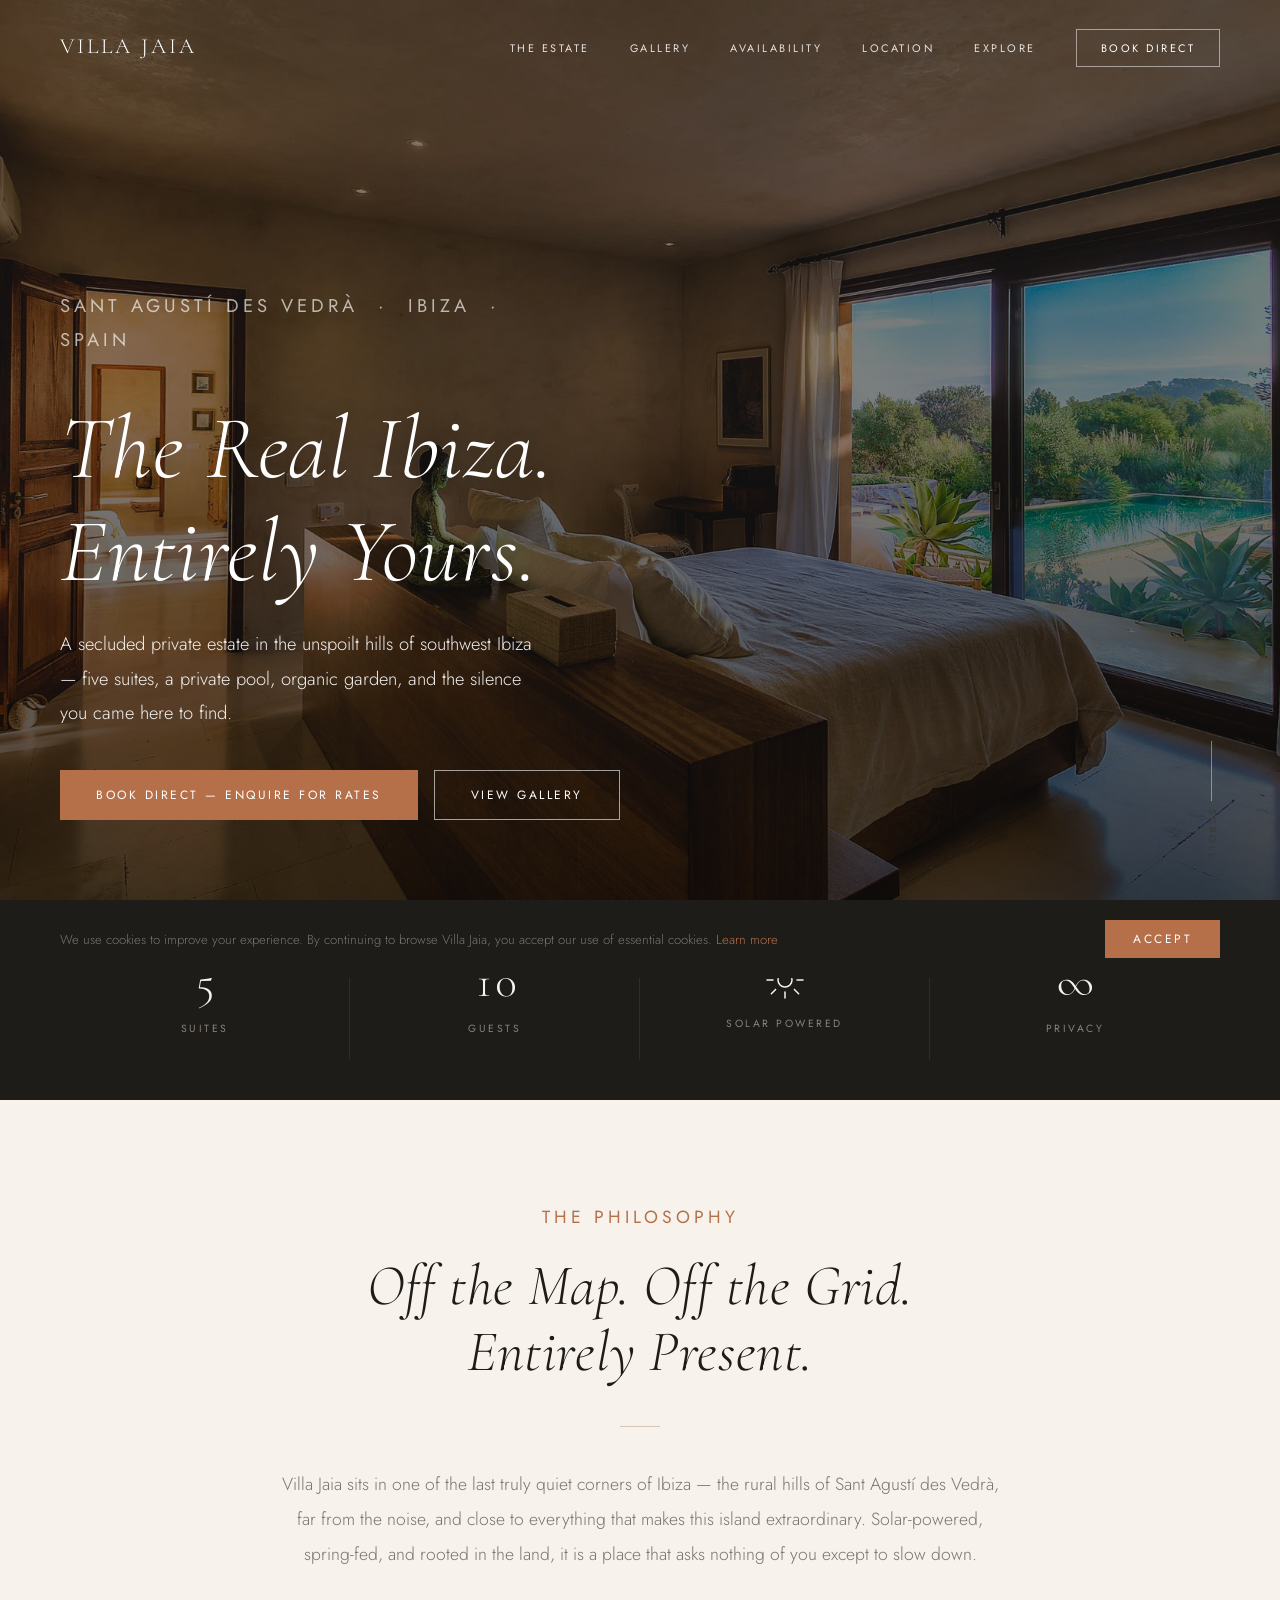
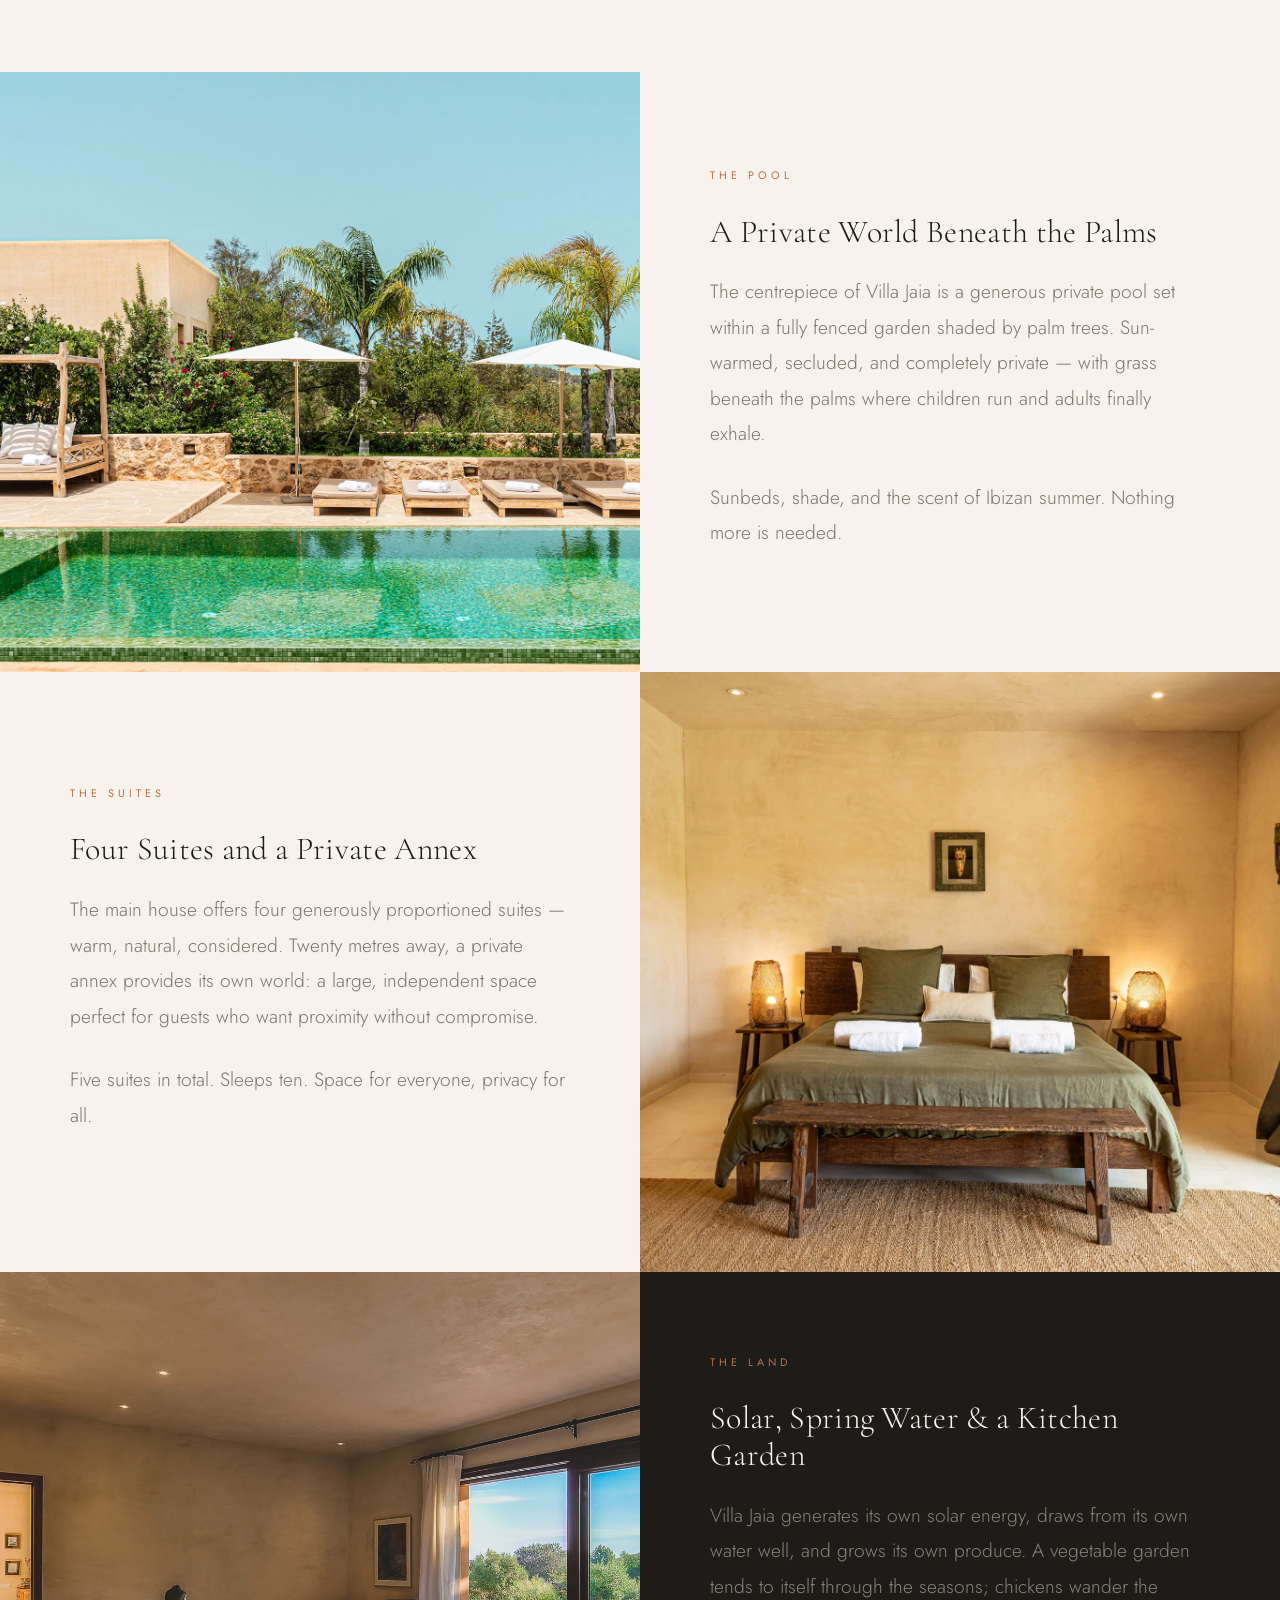
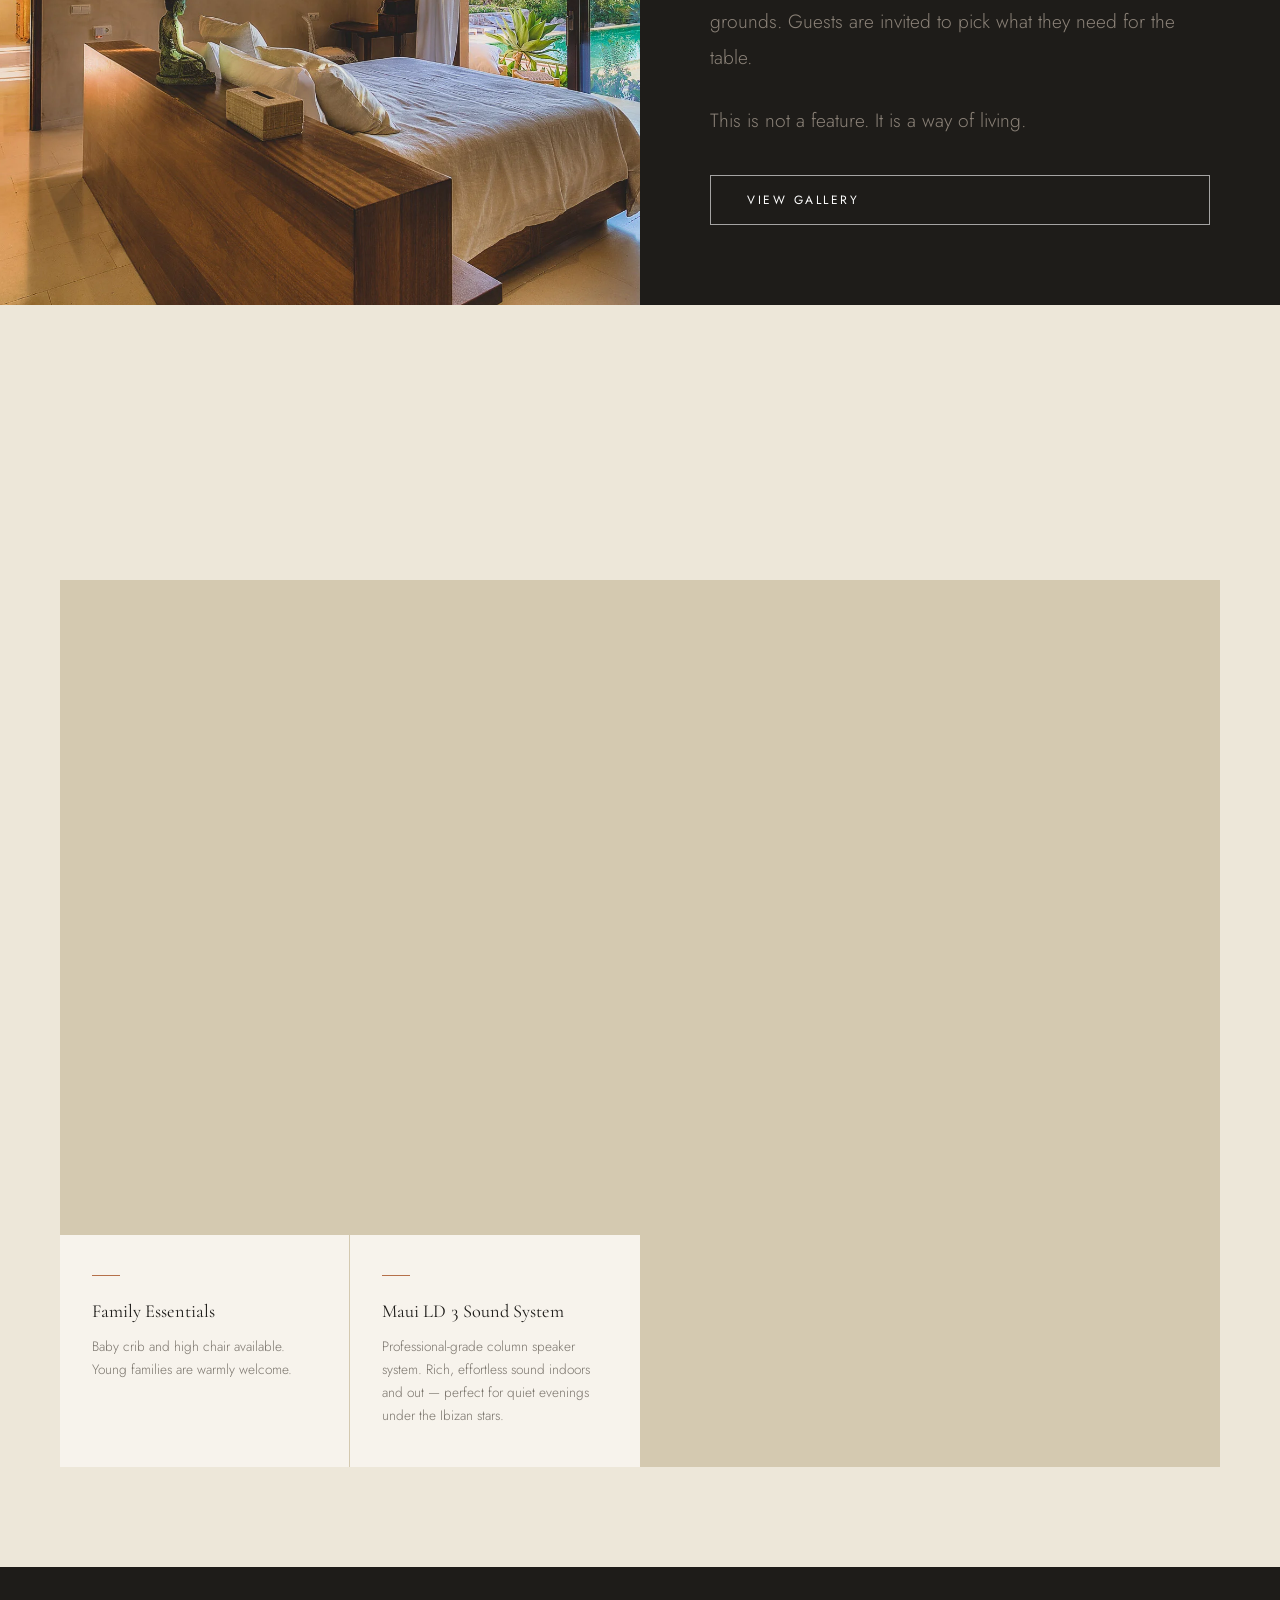
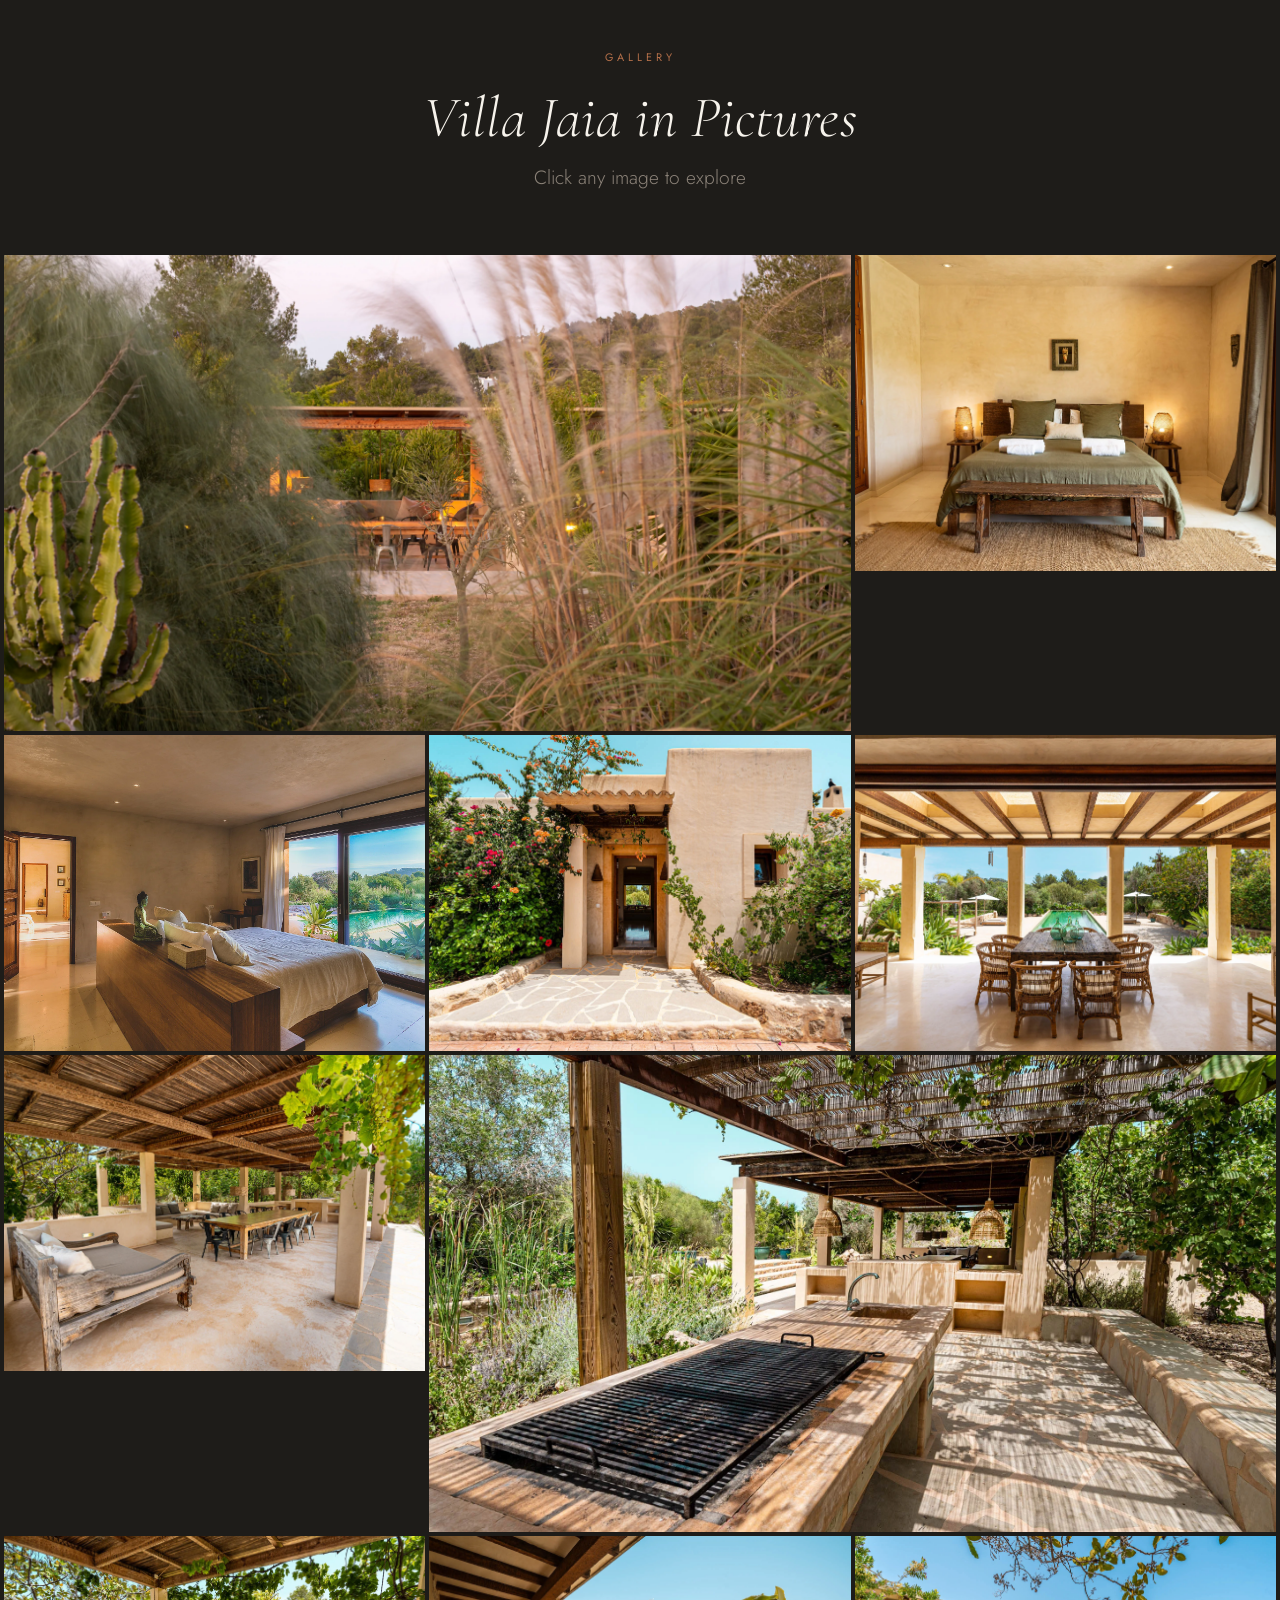
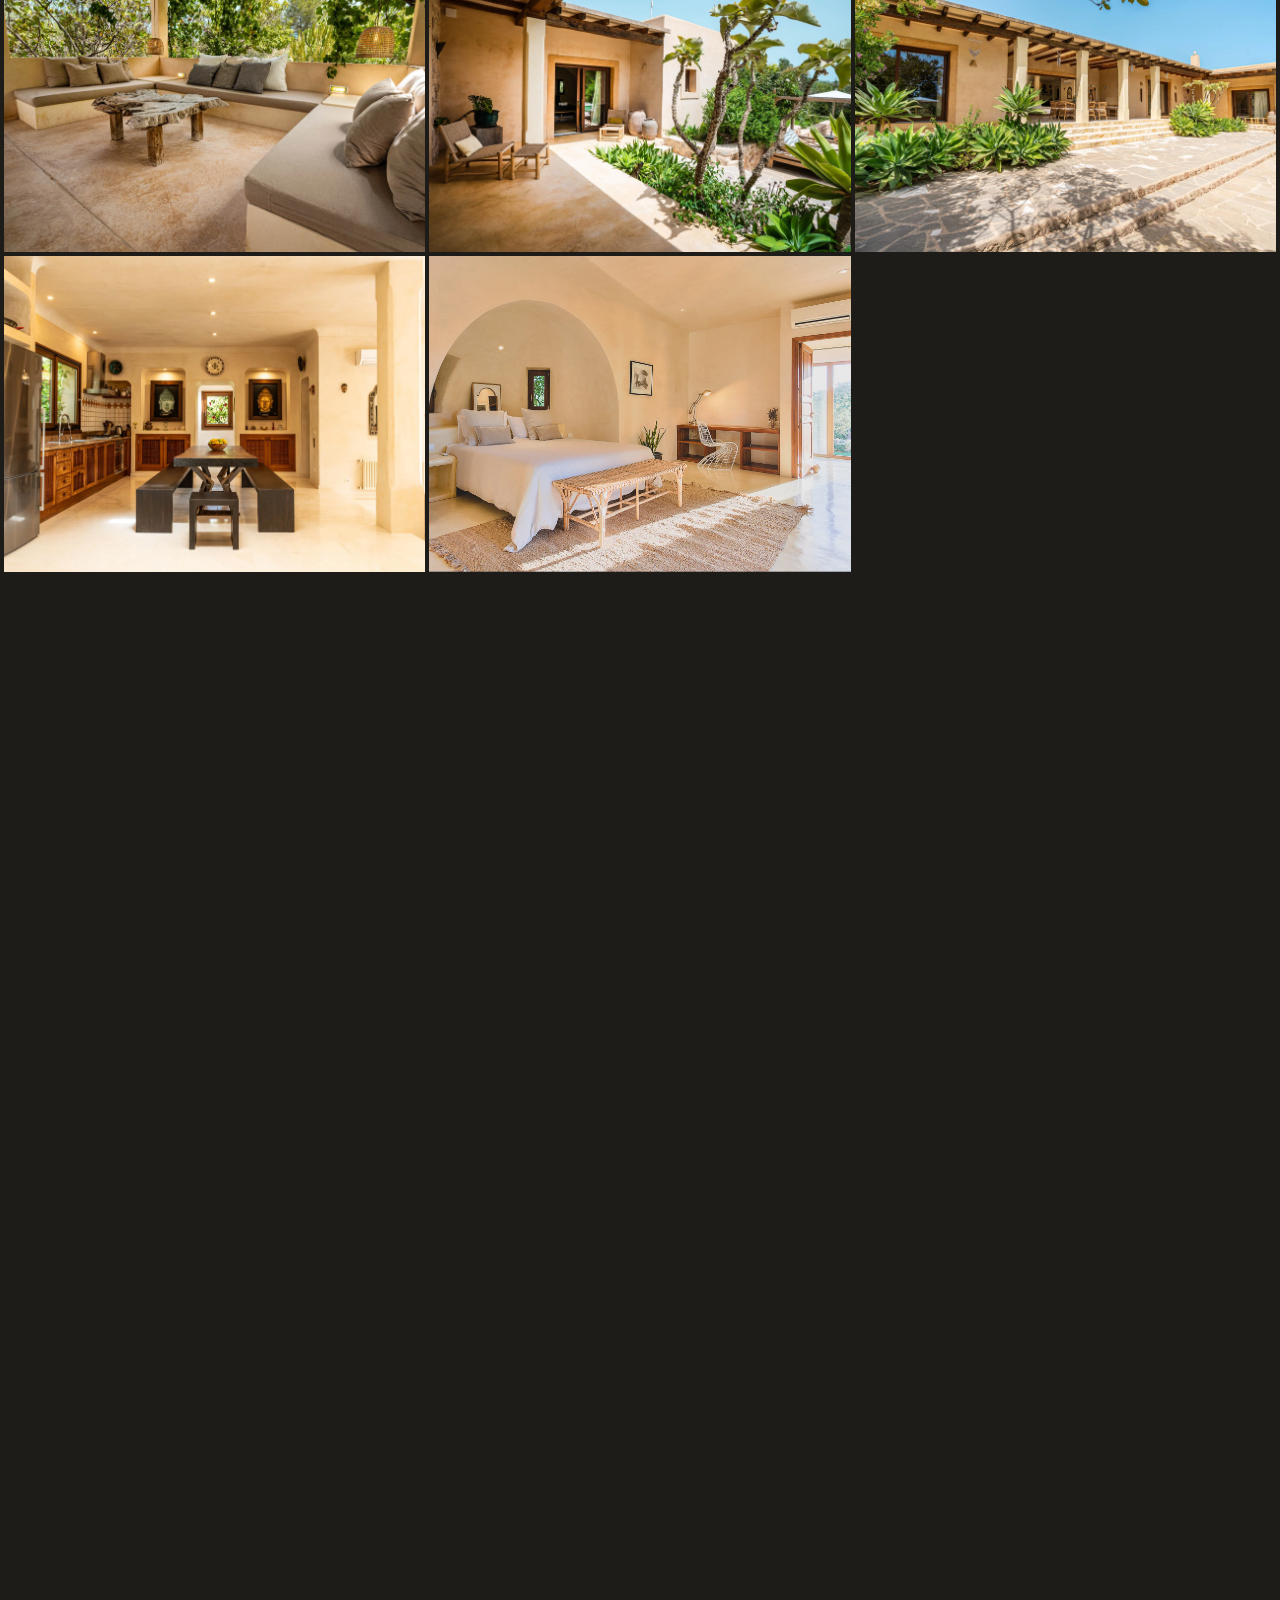
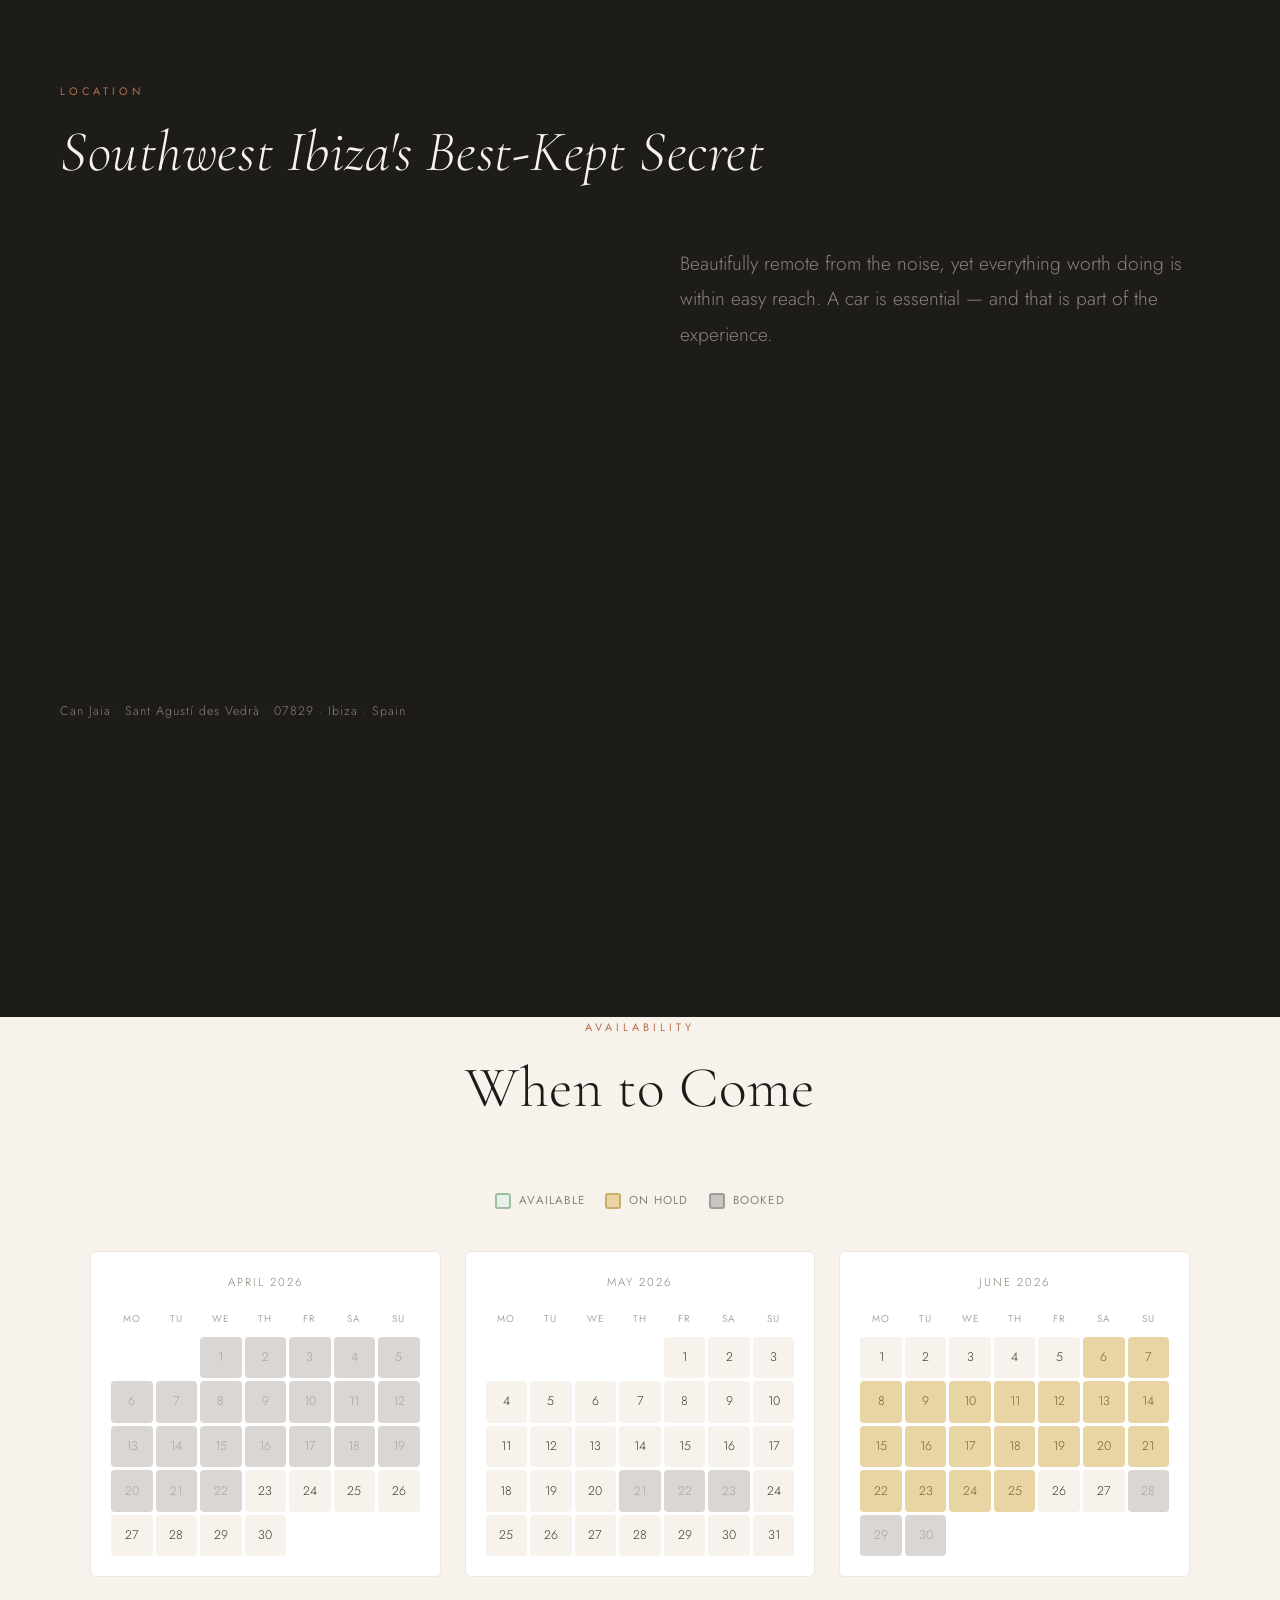
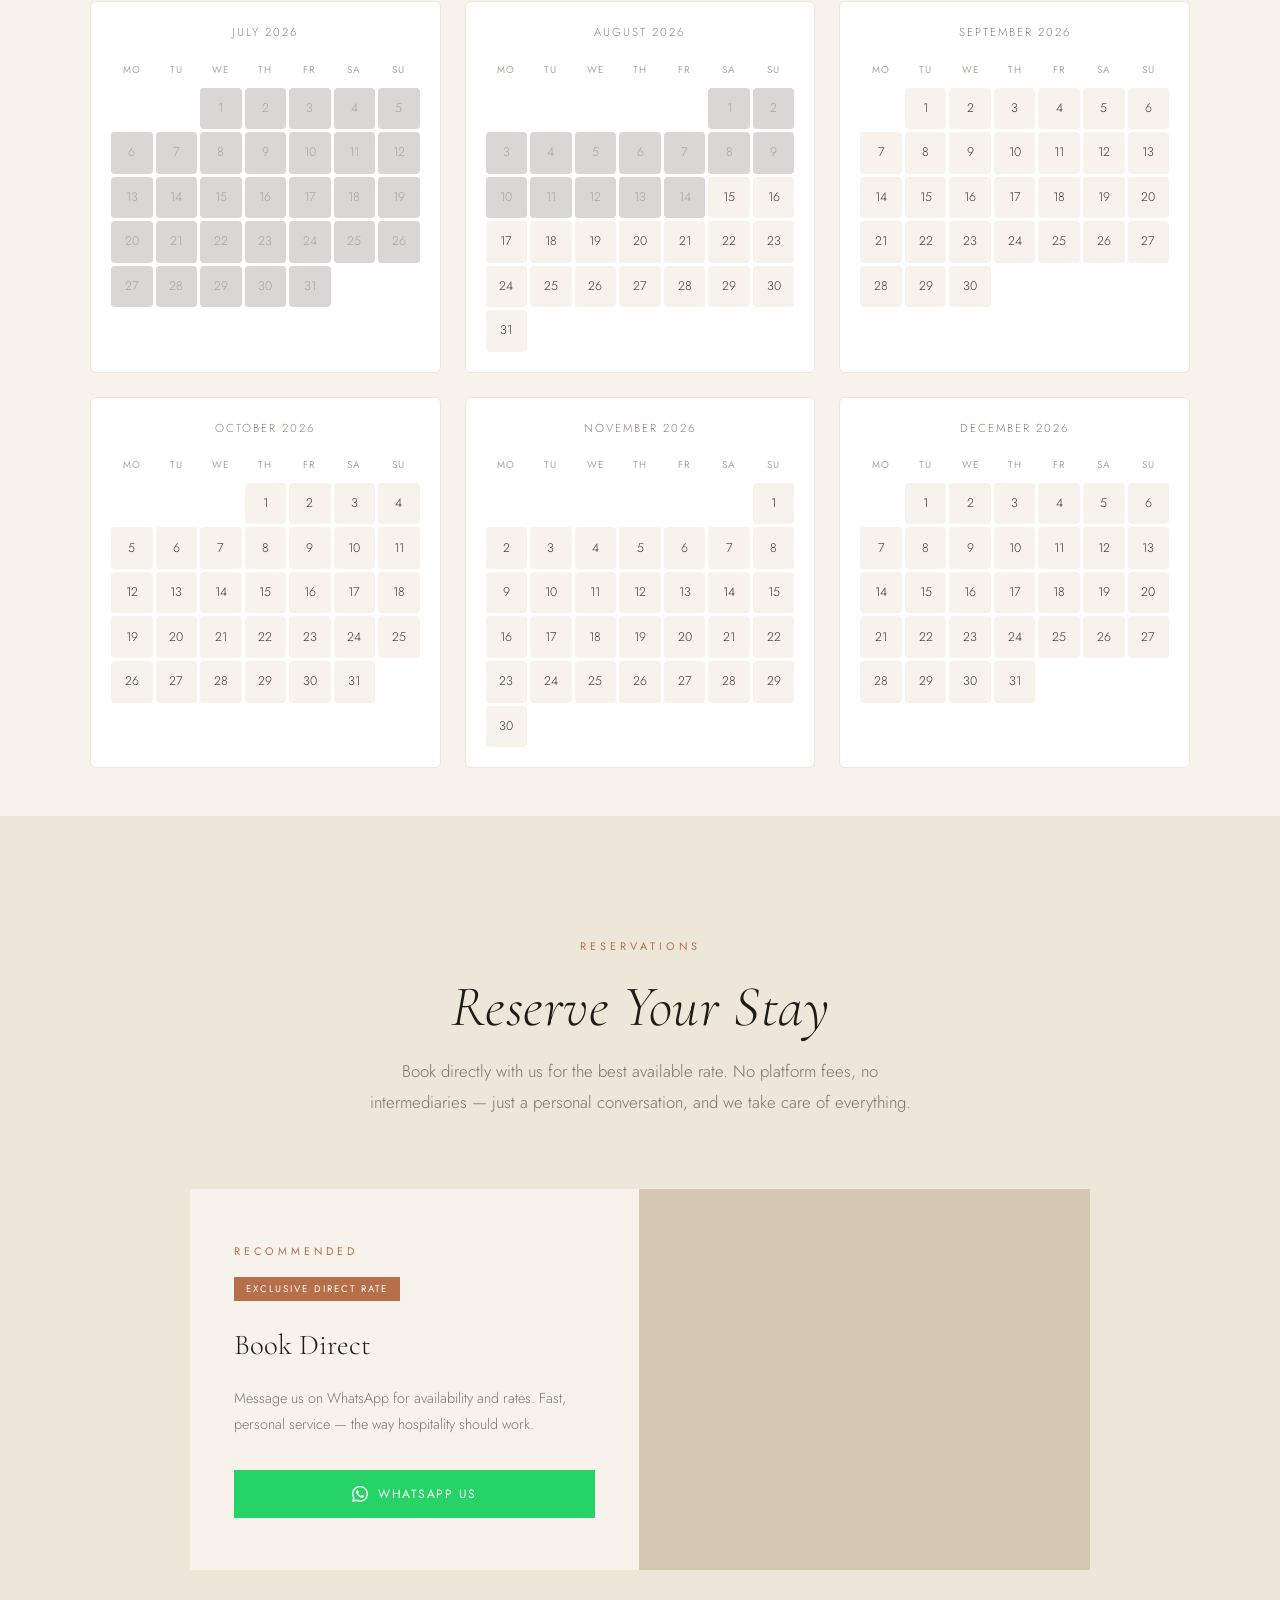
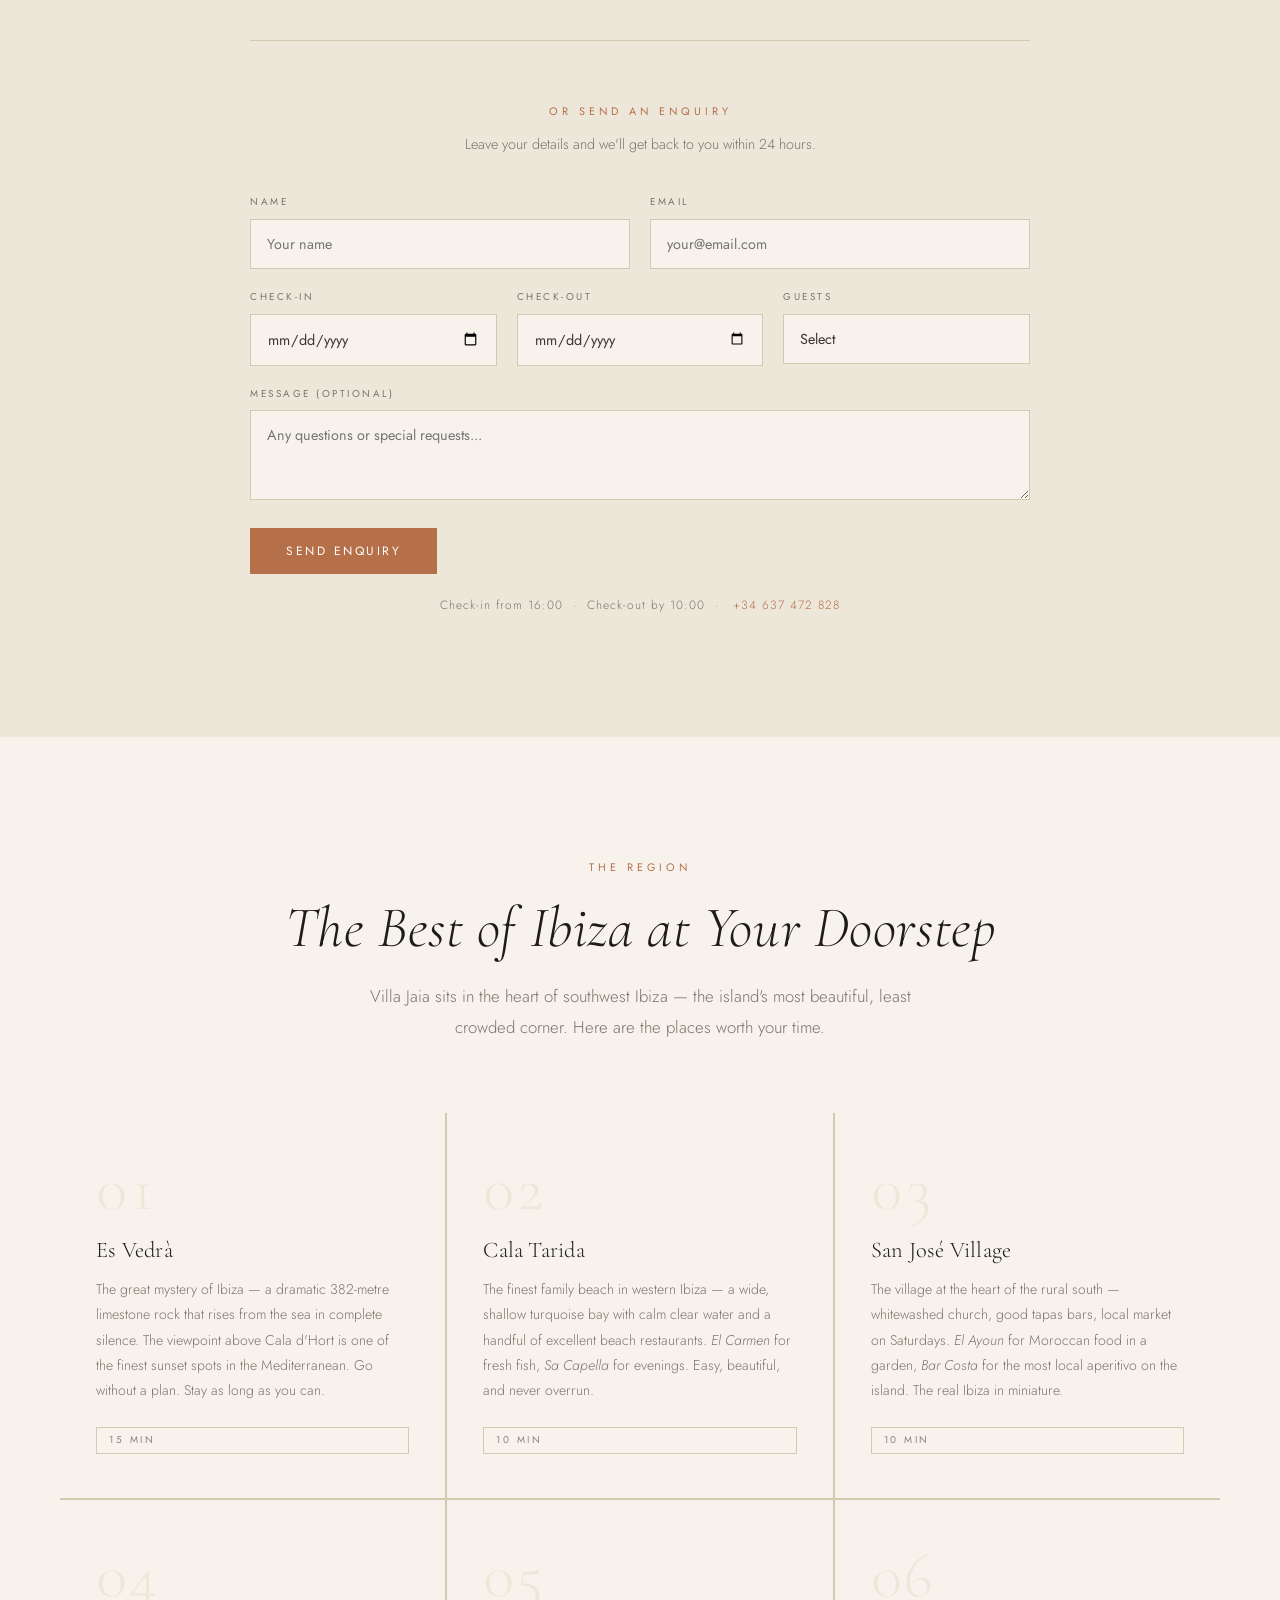
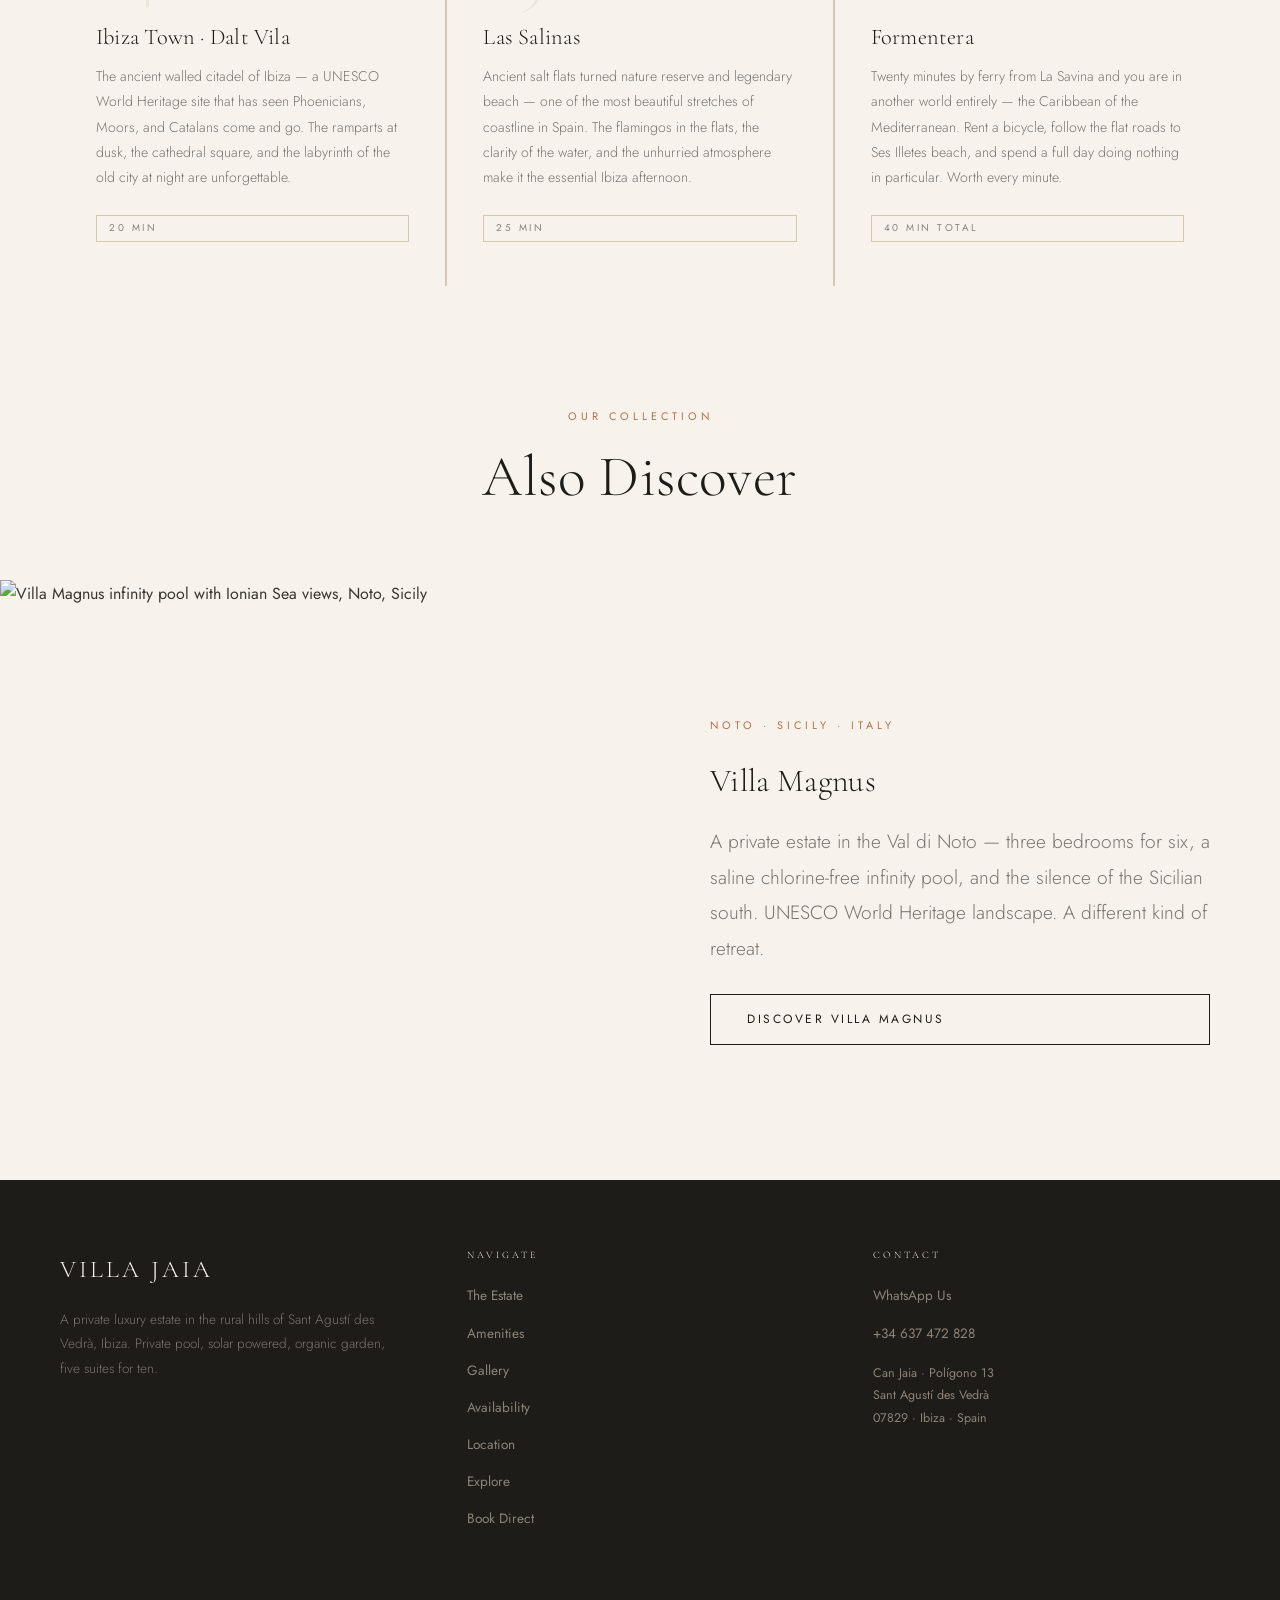
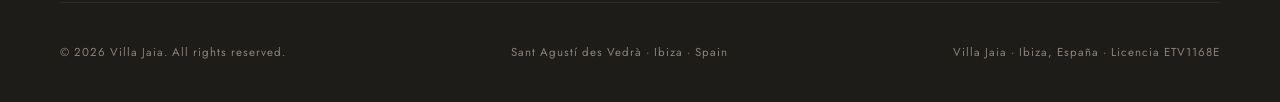
==== commit 16d26c19: "Apply Isla Studio visual standards (design_audit pass) - Image dimensions injected for CLS/SEO - Her" ====
--- a/index.html
+++ b/index.html
@@ -74,7 +74,7 @@
   <link rel="preconnect" href="https://fonts.gstatic.com" crossorigin>
   <link rel="preload" as="style" href="https://fonts.googleapis.com/css2?family=Cormorant+Garamond:ital,wght@0,300;0,400;0,500;1,300;1,400&family=Jost:wght@300;400;500&display=swap" onload="this.onload=null;this.rel='stylesheet'">
   <noscript><link rel="stylesheet" href="https://fonts.googleapis.com/css2?family=Cormorant+Garamond:ital,wght@0,300;0,400;0,500;1,300;1,400&family=Jost:wght@300;400;500&display=swap"></noscript>
-  <link rel="stylesheet" href="css/style.css">
+  <link rel="stylesheet" href="css/style.css?v=202604260851">
   <link rel="preload" as="image" href="images/villa-jaia-03.webp" type="image/webp">
 </head>
 <body>
@@ -117,7 +117,7 @@
       <a href="#gallery" class="btn btn-outline-light">View Gallery</a>
     </div>
   </div>
-  <div class="hero-scroll" onclick="document.getElementById('about').scrollIntoView({behavior:'smooth'})">
+  <button type="button" class="hero-scroll" aria-label="Scroll to next section" onclick="document.getElementById('about').scrollIntoView({behavior:'smooth'})">
     <div class="scroll-line"></div>
     <span>Scroll</span>
   </div>
@@ -160,7 +160,7 @@
   <div class="editorial-img">
     <picture>
       <source srcset="images/villa-jaia-05.webp" type="image/webp">
-      <img src="images/villa-jaia-05.jpg" alt="Villa Jaia private pool with palm trees" loading="lazy">
+      <img width="1920" height="1280" src="images/villa-jaia-05.jpg" alt="Villa Jaia private pool with palm trees" loading="lazy">
     </picture>
   </div>
   <div class="editorial-text">
@@ -176,7 +176,7 @@
   <div class="editorial-img">
     <picture>
       <source srcset="images/villa-jaia-14.webp" type="image/webp">
-      <img src="images/villa-jaia-14.jpg" alt="Villa Jaia suite interior" loading="lazy">
+      <img width="1920" height="1280" src="images/villa-jaia-14.jpg" alt="Villa Jaia suite interior" loading="lazy">
     </picture>
   </div>
   <div class="editorial-text">
@@ -192,7 +192,7 @@
   <div class="editorial-img">
     <picture>
       <source srcset="images/villa-jaia-13.webp" type="image/webp">
-      <img src="images/villa-jaia-13.jpg" alt="Villa Jaia organic vegetable garden and chickens" loading="lazy">
+      <img width="1812" height="1175" src="images/villa-jaia-13.jpg" alt="Villa Jaia organic vegetable garden and chickens" loading="lazy">
     </picture>
   </div>
   <div class="editorial-text dark">
@@ -294,18 +294,18 @@
     <p style="color:var(--stone); margin-top:8px;">Click any image to explore</p>
   </div>
   <div class="gallery-grid">
-    <div class="gallery-item"><picture><source srcset="images/villa-jaia-26.webp" type="image/webp"><img src="images/villa-jaia-26.jpg" alt="Pool with palm trees" loading="lazy"></picture></div>
-    <div class="gallery-item"><picture><source srcset="images/villa-jaia-14.webp" type="image/webp"><img src="images/villa-jaia-14.jpg" alt="Suite interior" loading="lazy"></picture></div>
-    <div class="gallery-item"><picture><source srcset="images/villa-jaia-13.webp" type="image/webp"><img src="images/villa-jaia-13.jpg" alt="Organic garden" loading="lazy"></picture></div>
-    <div class="gallery-item"><picture><source srcset="images/villa-jaia-03.webp" type="image/webp"><img src="images/villa-jaia-03.jpg" alt="Covered terrace" loading="lazy"></picture></div>
-    <div class="gallery-item"><picture><source srcset="images/villa-jaia-01.webp" type="image/webp"><img src="images/villa-jaia-01.jpg" alt="Estate exterior" loading="lazy"></picture></div>
-    <div class="gallery-item"><picture><source srcset="images/villa-jaia-06.webp" type="image/webp"><img src="images/villa-jaia-06.jpg" alt="Villa Jaia interior" loading="lazy"></picture></div>
-    <div class="gallery-item"><picture><source srcset="images/villa-jaia-07.webp" type="image/webp"><img src="images/villa-jaia-07.jpg" alt="Annex and grounds" loading="lazy"></picture></div>
-    <div class="gallery-item"><picture><source srcset="images/villa-jaia-08.webp" type="image/webp"><img src="images/villa-jaia-08.jpg" alt="Pool at sunset" loading="lazy"></picture></div>
-    <div class="gallery-item"><picture><source srcset="images/villa-jaia-19.webp" type="image/webp"><img src="images/villa-jaia-19.jpg" alt="Garden grass area" loading="lazy"></picture></div>
-    <div class="gallery-item"><picture><source srcset="images/villa-jaia-20.webp" type="image/webp"><img src="images/villa-jaia-20.jpg" alt="Kitchen" loading="lazy"></picture></div>
-    <div class="gallery-item"><picture><source srcset="images/villa-jaia-11.webp" type="image/webp"><img src="images/villa-jaia-11.jpg" alt="Living area" loading="lazy"></picture></div>
-    <div class="gallery-item"><picture><source srcset="images/villa-jaia-12.webp" type="image/webp"><img src="images/villa-jaia-12.jpg" alt="Outdoor dining" loading="lazy"></picture></div>
+    <div class="gallery-item"><picture><source srcset="images/villa-jaia-26.webp" type="image/webp"><img width="3508" height="2480" src="images/villa-jaia-26.jpg" alt="Pool with palm trees" loading="lazy"></picture></div>
+    <div class="gallery-item"><picture><source srcset="images/villa-jaia-14.webp" type="image/webp"><img width="1920" height="1280" src="images/villa-jaia-14.jpg" alt="Suite interior" loading="lazy"></picture></div>
+    <div class="gallery-item"><picture><source srcset="images/villa-jaia-13.webp" type="image/webp"><img width="1812" height="1175" src="images/villa-jaia-13.jpg" alt="Organic garden" loading="lazy"></picture></div>
+    <div class="gallery-item"><picture><source srcset="images/villa-jaia-03.webp" type="image/webp"><img width="1920" height="1280" src="images/villa-jaia-03.jpg" alt="Covered terrace" loading="lazy"></picture></div>
+    <div class="gallery-item"><picture><source srcset="images/villa-jaia-01.webp" type="image/webp"><img width="1920" height="1280" src="images/villa-jaia-01.jpg" alt="Estate exterior" loading="lazy"></picture></div>
+    <div class="gallery-item"><picture><source srcset="images/villa-jaia-06.webp" type="image/webp"><img width="1920" height="1281" src="images/villa-jaia-06.jpg" alt="Villa Jaia interior" loading="lazy"></picture></div>
+    <div class="gallery-item"><picture><source srcset="images/villa-jaia-07.webp" type="image/webp"><img width="1920" height="1280" src="images/villa-jaia-07.jpg" alt="Annex and grounds" loading="lazy"></picture></div>
+    <div class="gallery-item"><picture><source srcset="images/villa-jaia-08.webp" type="image/webp"><img width="1920" height="1285" src="images/villa-jaia-08.jpg" alt="Pool at sunset" loading="lazy"></picture></div>
+    <div class="gallery-item"><picture><source srcset="images/villa-jaia-19.webp" type="image/webp"><img width="1920" height="1280" src="images/villa-jaia-19.jpg" alt="Garden grass area" loading="lazy"></picture></div>
+    <div class="gallery-item"><picture><source srcset="images/villa-jaia-20.webp" type="image/webp"><img width="1920" height="1280" src="images/villa-jaia-20.jpg" alt="Kitchen" loading="lazy"></picture></div>
+    <div class="gallery-item"><picture><source srcset="images/villa-jaia-11.webp" type="image/webp"><img width="1920" height="1280" src="images/villa-jaia-11.jpg" alt="Living area" loading="lazy"></picture></div>
+    <div class="gallery-item"><picture><source srcset="images/villa-jaia-12.webp" type="image/webp"><img width="1871" height="1244" src="images/villa-jaia-12.jpg" alt="Outdoor dining" loading="lazy"></picture></div>
   </div>
 </section>
 
@@ -327,7 +327,6 @@
       <p class="video-sub">A few minutes through Can Jaia — the garden, the pool, the light.</p>
     </div>
     <div class="video-wrap fade-in">
-      <!-- Replace src with YouTube embed URL once uploaded: https://www.youtube.com/embed/VIDEO_ID?autoplay=0&rel=0 -->
       <iframe
         src="https://drive.google.com/file/d/15s7DKDSZXZfFEOjaMNnhzaCt0uwJoNaQ/preview"
         allow="autoplay"
@@ -419,11 +418,11 @@
         <div class="form-row">
           <div class="form-group">
             <label for="f-name">Name</label>
-            <input type="text" id="f-name" name="name" placeholder="Your name" required>
+            <input type="text" id="f-name" name="name" placeholder="Your name" required autocomplete="name">
           </div>
           <div class="form-group">
             <label for="f-email">Email</label>
-            <input type="email" id="f-email" name="email" placeholder="your@email.com" required>
+            <input type="email" id="f-email" name="email" placeholder="your@email.com" required autocomplete="email">
           </div>
         </div>
         <div class="form-row">
@@ -526,7 +525,7 @@
 <div class="editorial">
   <div class="editorial-img">
     <picture>
-      <img src="https://www.villamagnus.com/images/villa-magnus-15.jpg" alt="Villa Magnus infinity pool with Ionian Sea views, Noto, Sicily" loading="lazy">
+      <img width="1920" height="1280" src="https://www.villamagnus.com/images/villa-magnus-15.jpg" alt="Villa Magnus infinity pool with Ionian Sea views, Noto, Sicily" loading="lazy">
     </picture>
   </div>
   <div class="editorial-text">
@@ -568,7 +567,7 @@
   <div class="footer-bottom">
     <span>© 2026 Villa Jaia. All rights reserved.</span>
     <span>Sant Agustí des Vedrà · Ibiza · Spain</span>
-  </div>
+  <span>Villa Jaia · Ibiza, España · Licencia ETV1168E</span></div>
 </footer>
 
 <script src="js/main.js"></script>
--- a/css/style.css
+++ b/css/style.css
@@ -179,9 +179,9 @@
   inset: 0;
   background: linear-gradient(
     to bottom,
-    rgba(0,0,0,0.05) 0%,
-    rgba(0,0,0,0.1) 40%,
-    rgba(0,0,0,0.55) 100%
+    rgba(0,0,0,0.50) 0%,
+    rgba(0,0,0,0.45) 45%,
+    rgba(0,0,0,0.70) 100%
   );
 }
 .hero-content {
@@ -533,6 +533,9 @@
   font-style: italic;
   white-space: nowrap;
   flex-shrink: 0;
+  font-variant-numeric: tabular-nums;
+  min-width: 90px;             /* fits '1h 15 min' — keeps right edge aligned */
+  text-align: right;
 }
 
 /* ── BOOK ── */
@@ -776,12 +779,18 @@
   padding: 44px 36px;
   position: relative;
   transition: var(--transition);
+  display: flex;
+  flex-direction: column;
 }
 .explore-card:hover { background: var(--dark); }
 .explore-card:hover h4 { color: var(--cream); }
 .explore-card:hover p { color: var(--stone); }
 .explore-card:hover .explore-num { color: rgba(255,255,255,0.08); }
-.explore-card:hover .explore-dist { color: var(--terracotta); border-color: var(--terracotta); }
+.explore-card:hover .explore-dist { color: var(--terracotta); border-color: var(--terracotta);
+  align-self: flex-start;
+  margin-top: auto;             /* anchor chip to bottom of card */
+  font-variant-numeric: tabular-nums;
+}
 .explore-num {
   font-family: var(--font-serif);
   font-size: 4rem;
@@ -1002,3 +1011,43 @@
 @media (max-width: 768px) {
   #hero::after { background: linear-gradient(to bottom, rgba(17,20,16,0.3) 0%, rgba(17,20,16,0.55) 100%); }
 }
+
+/* ──────────────────────────────────────────────────────────────────
+   Isla Studio web design standards (vercel-labs ruleset, 2026-04-30):
+   - prefers-reduced-motion: respect user vestibular preferences
+   - color-scheme: form controls follow system theme
+   - tabular-nums: numeric content aligns cleanly
+   - touch-action: manipulation: kills 300ms tap delay on iOS
+   ────────────────────────────────────────────────────────────────── */
+:root { color-scheme: light; }
+
+.stat-num,
+.amenity-name,
+.review-rating,
+[class*="num"],
+[class*="number"] {
+  font-variant-numeric: tabular-nums;
+}
+
+a, button, input[type="submit"], .btn {
+  touch-action: manipulation;
+}
+
+@media (prefers-reduced-motion: reduce) {
+  *, *::before, *::after {
+    animation-duration: 0.01ms !important;
+    animation-iteration-count: 1 !important;
+    transition-duration: 0.01ms !important;
+    scroll-behavior: auto !important;
+  }
+}
+
+/* Reset native button styles for elements styled as non-button content */
+button.hero-scroll, button.nav-burger, button.lang-btn {
+  background: none;
+  border: 0;
+  padding: 0;
+  font: inherit;
+  color: inherit;
+  cursor: pointer;
+}
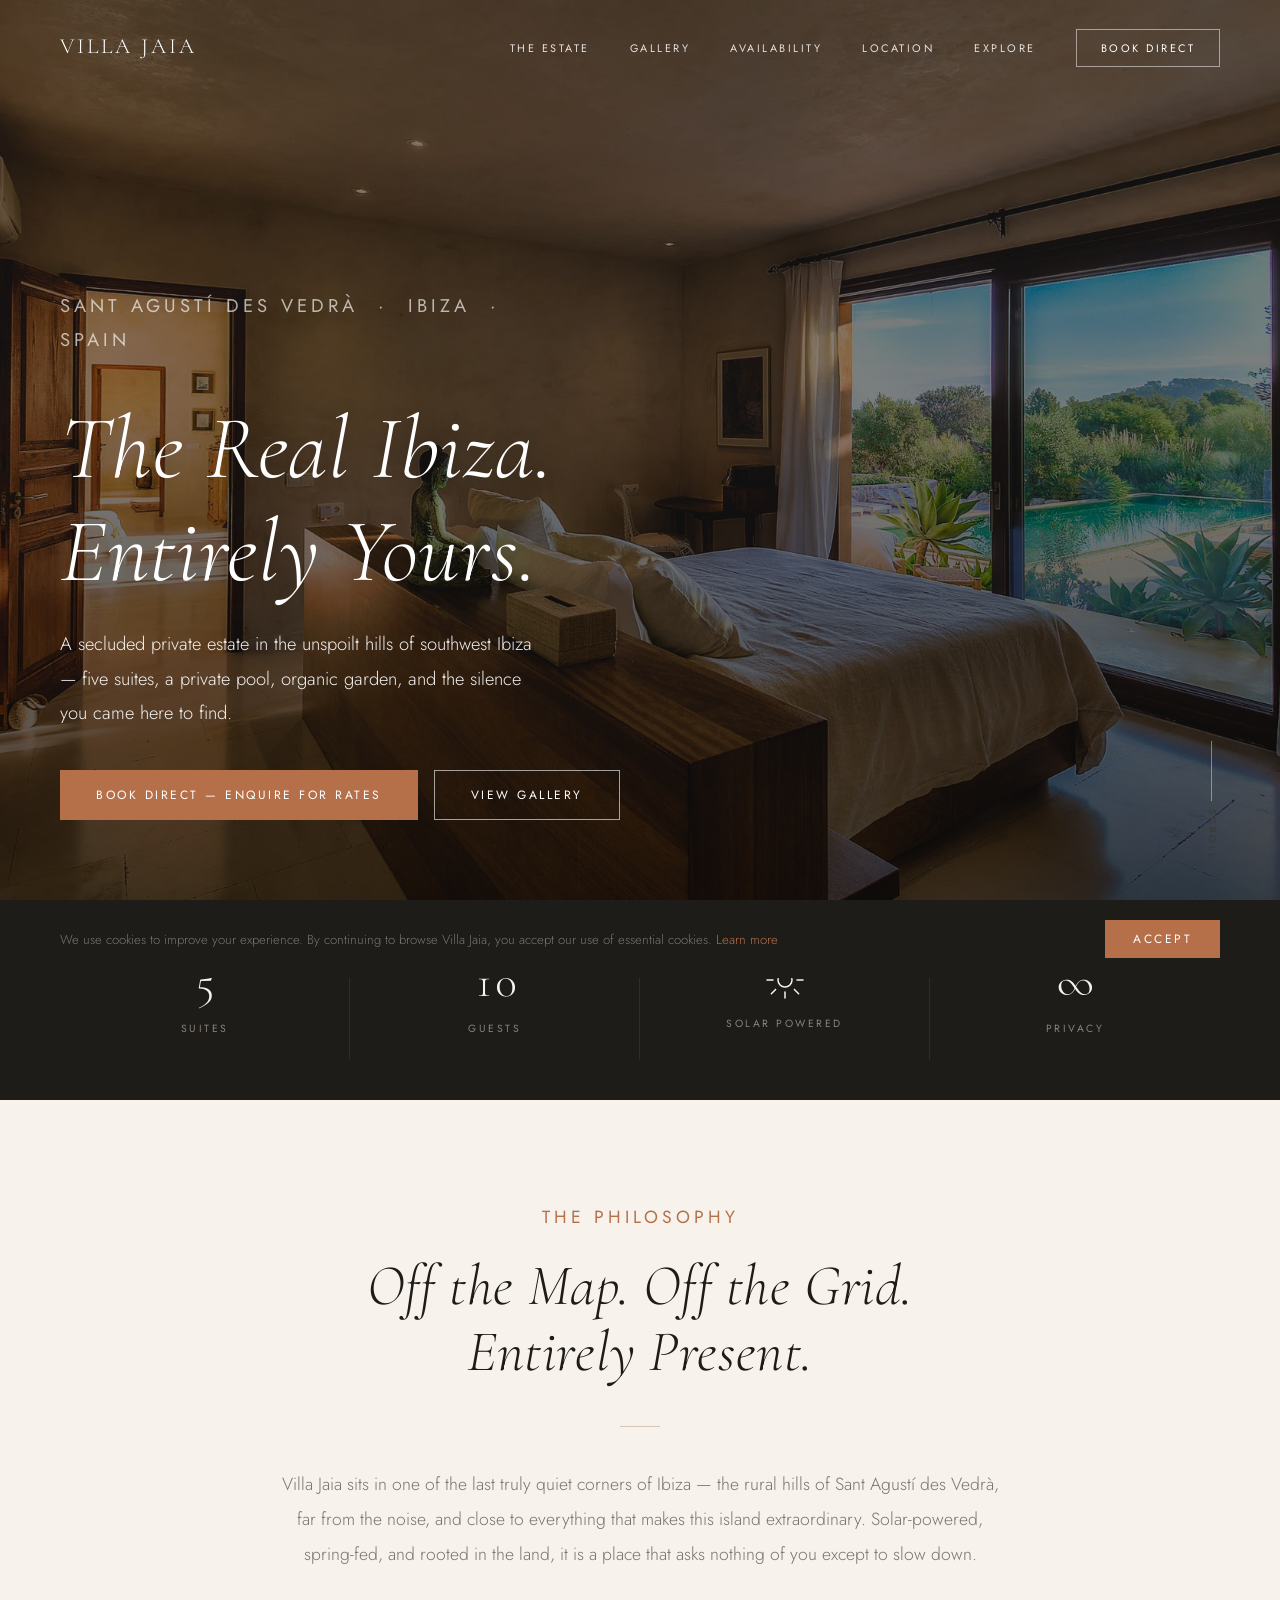
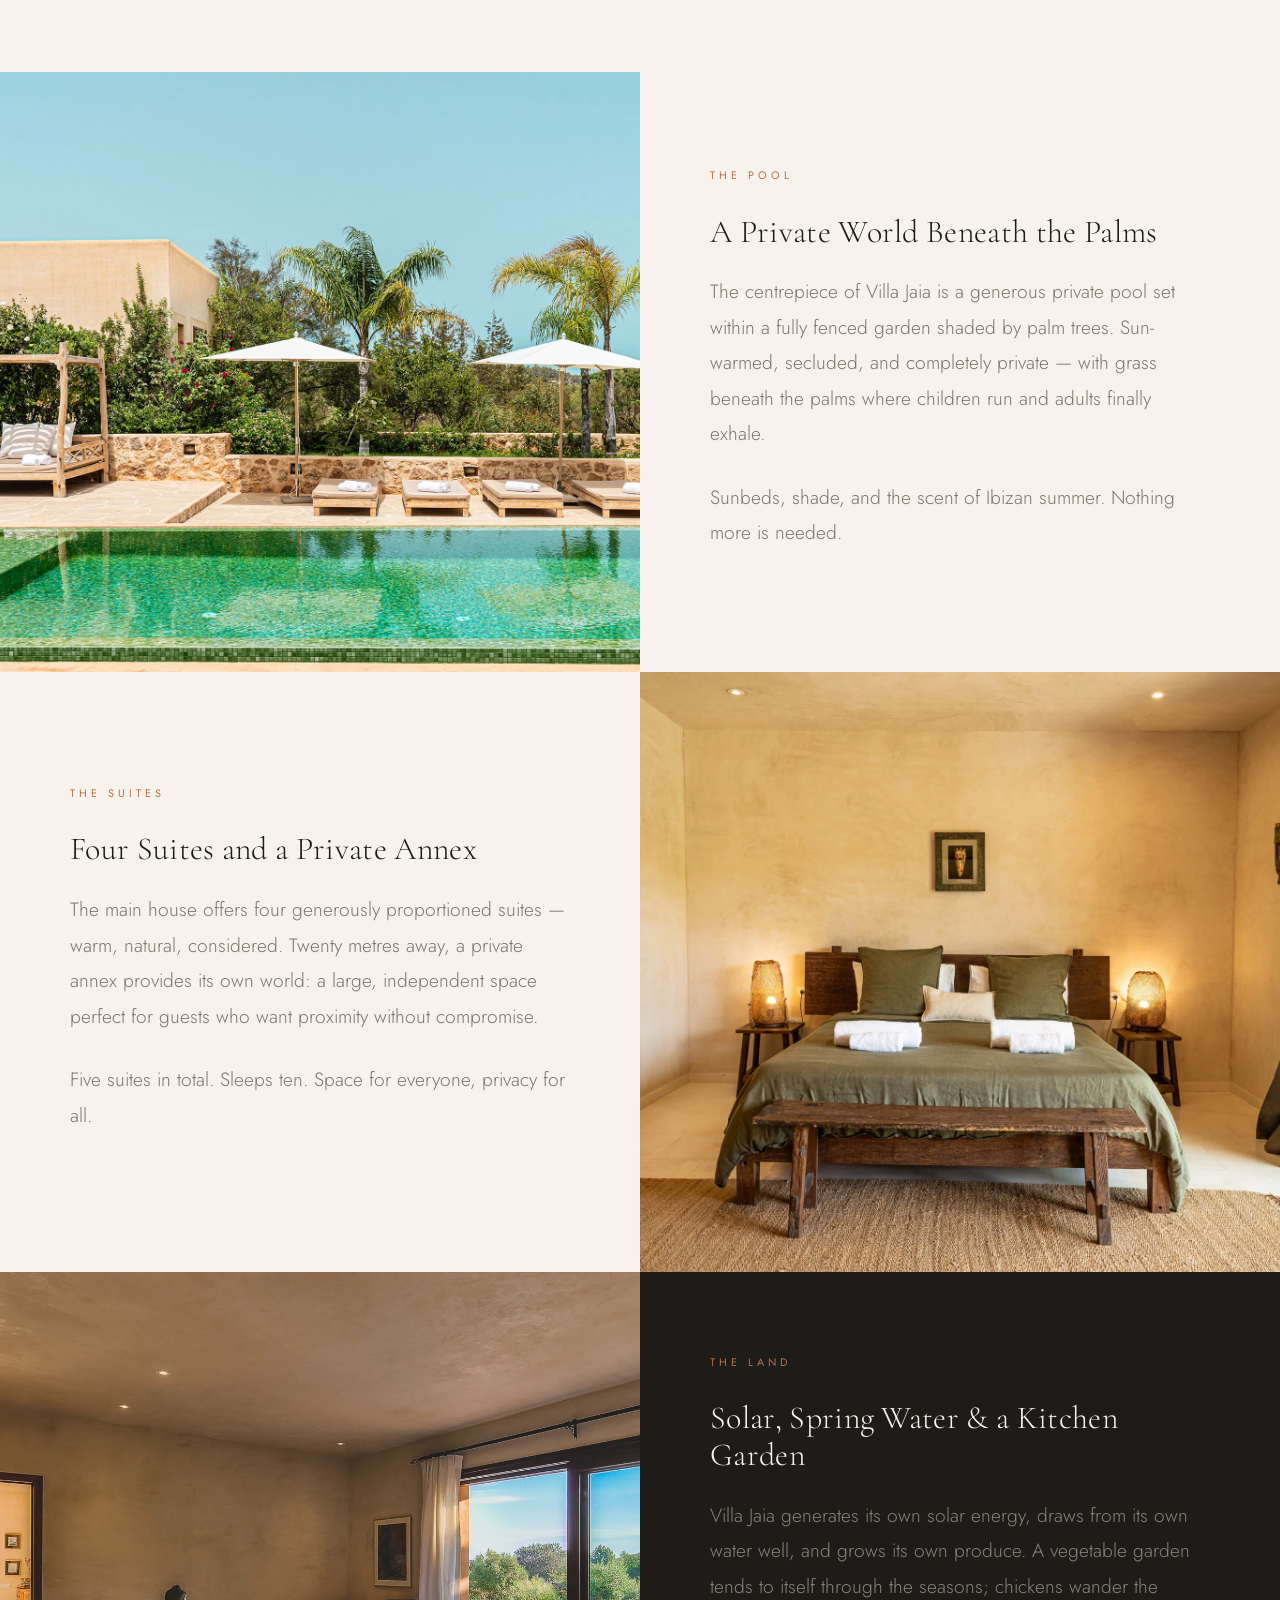
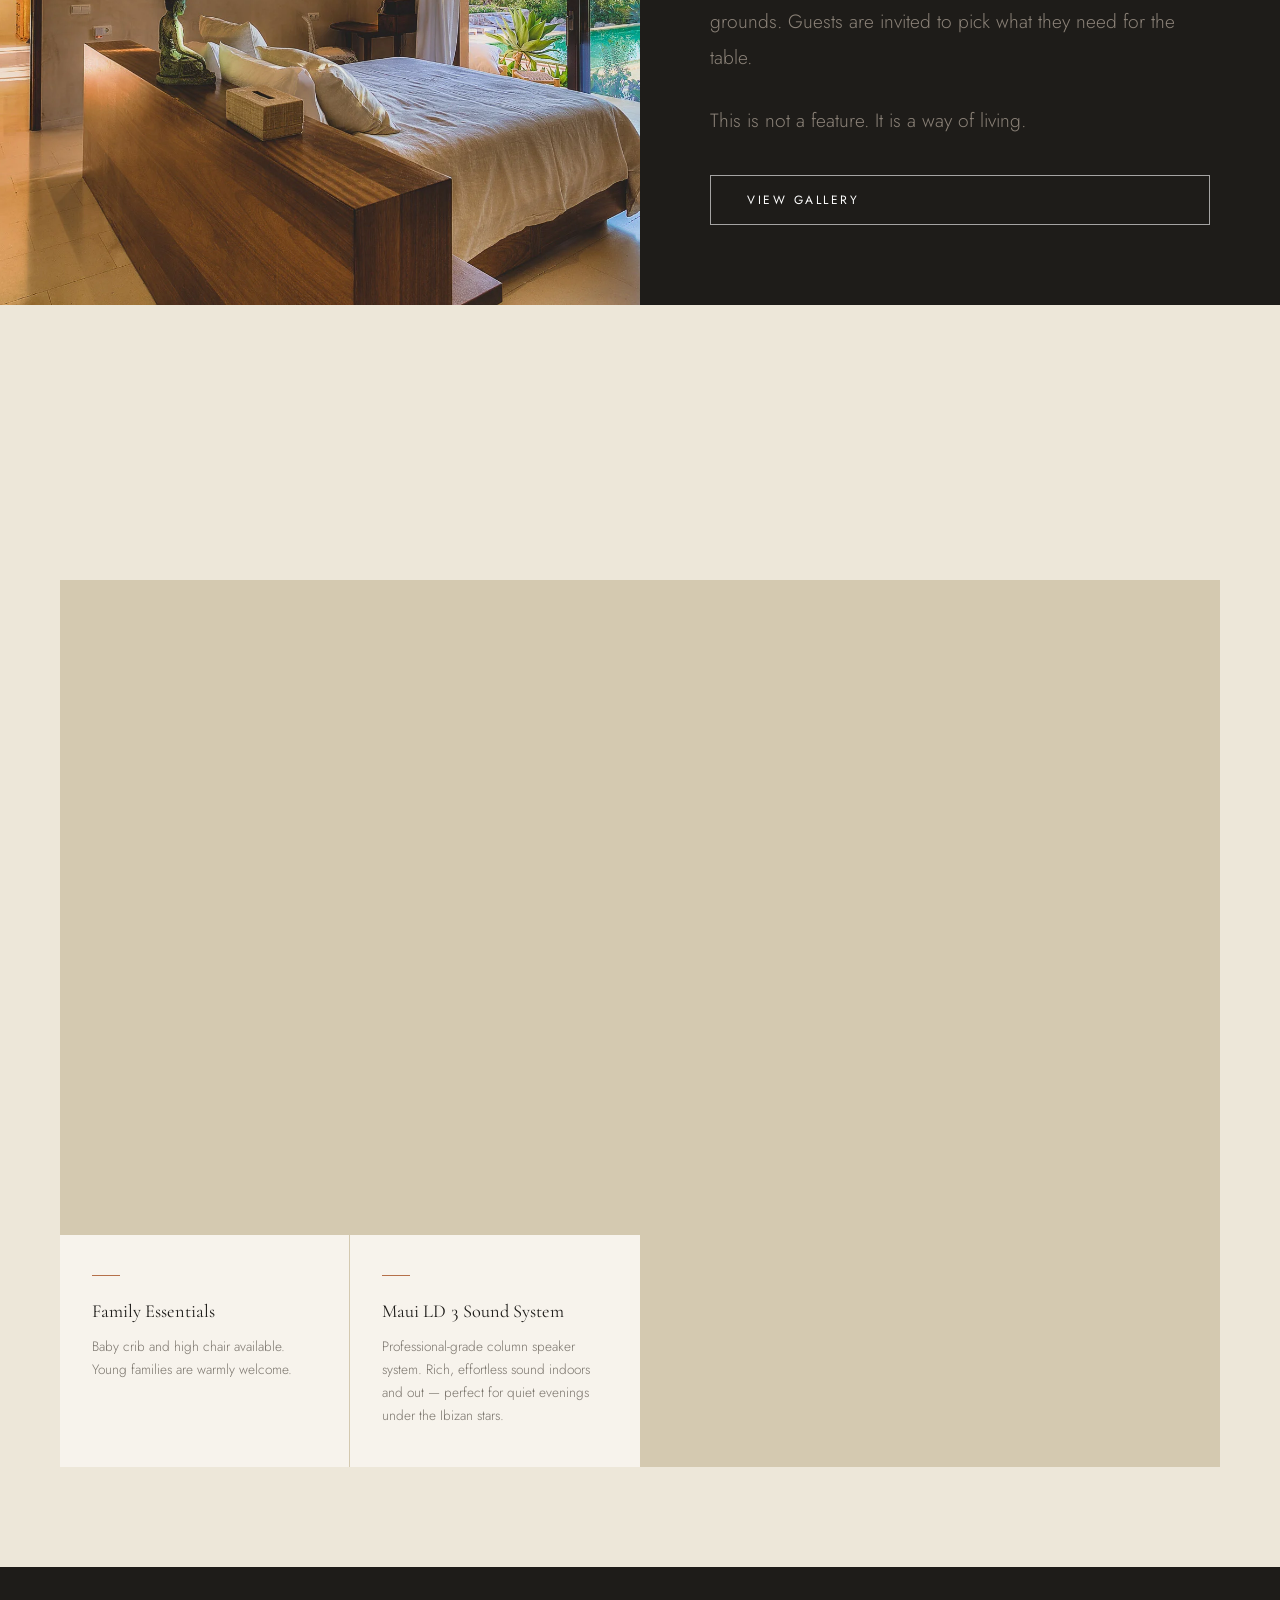
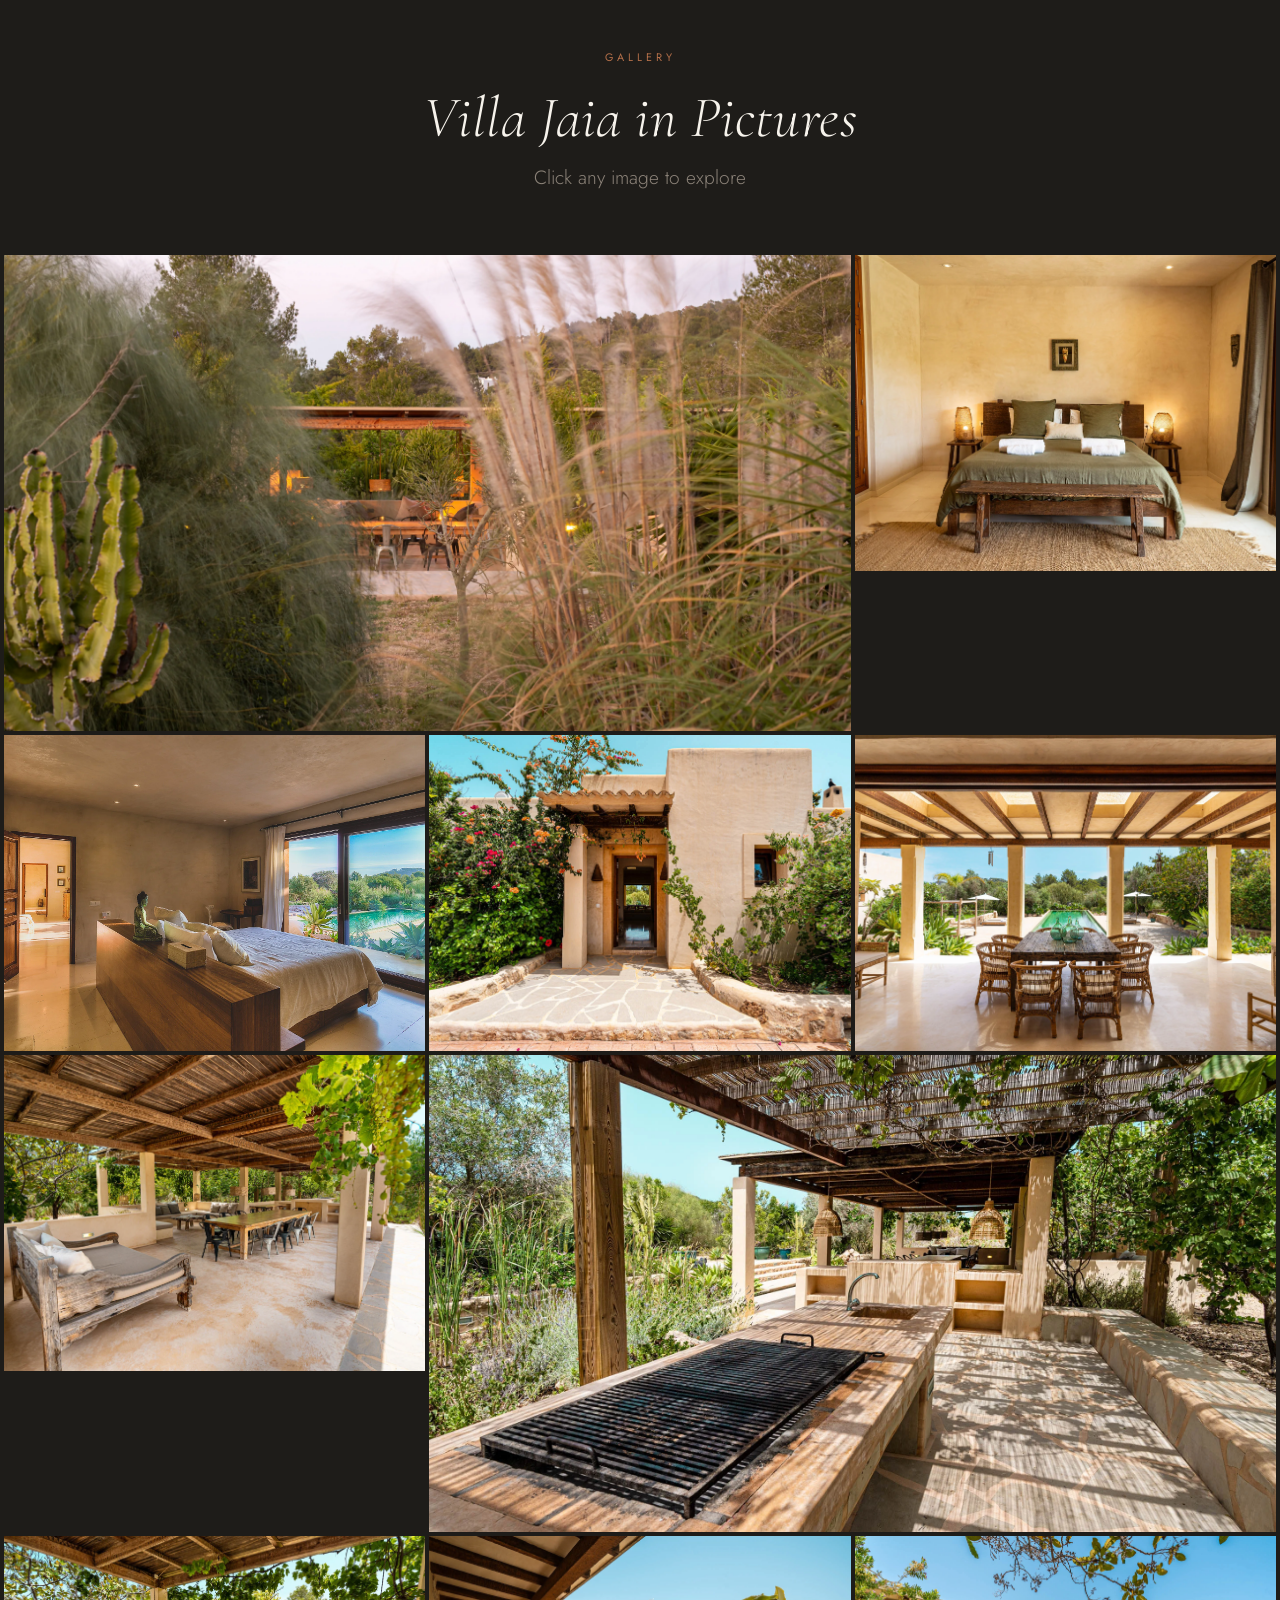
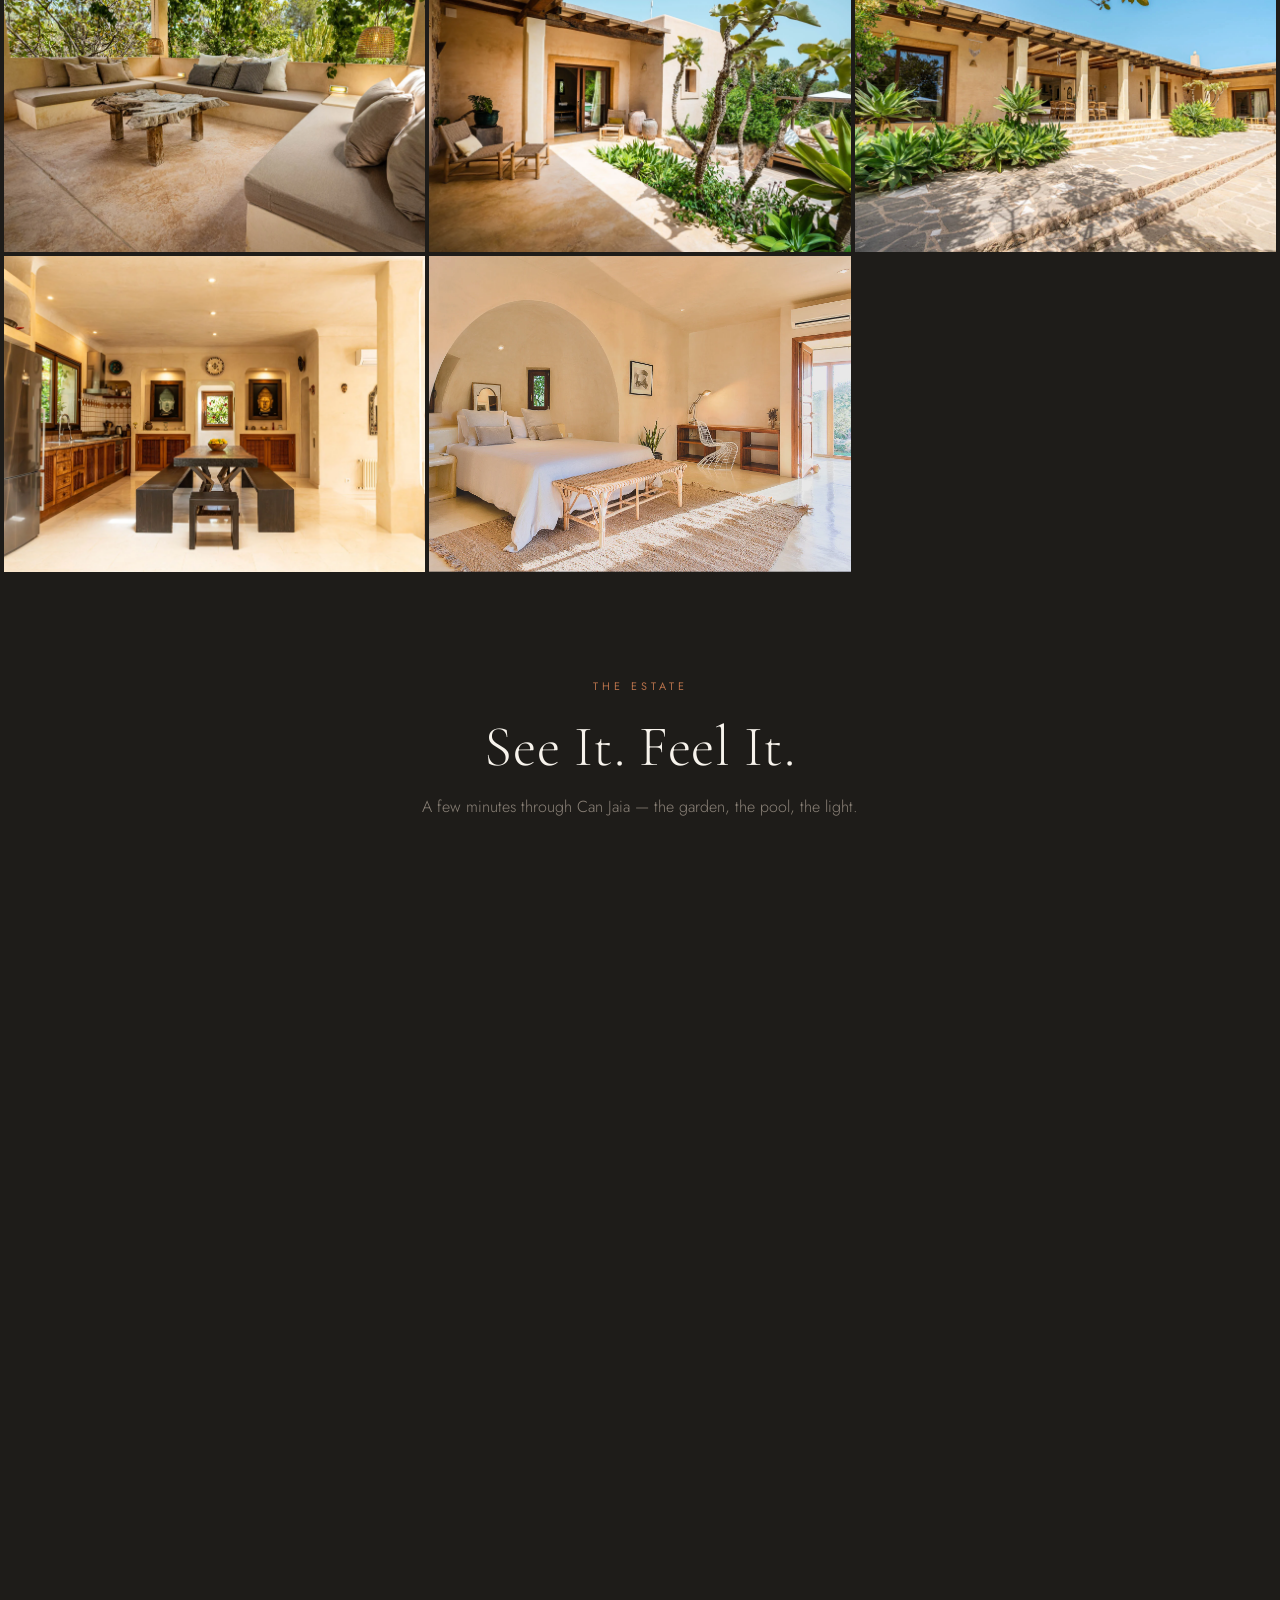
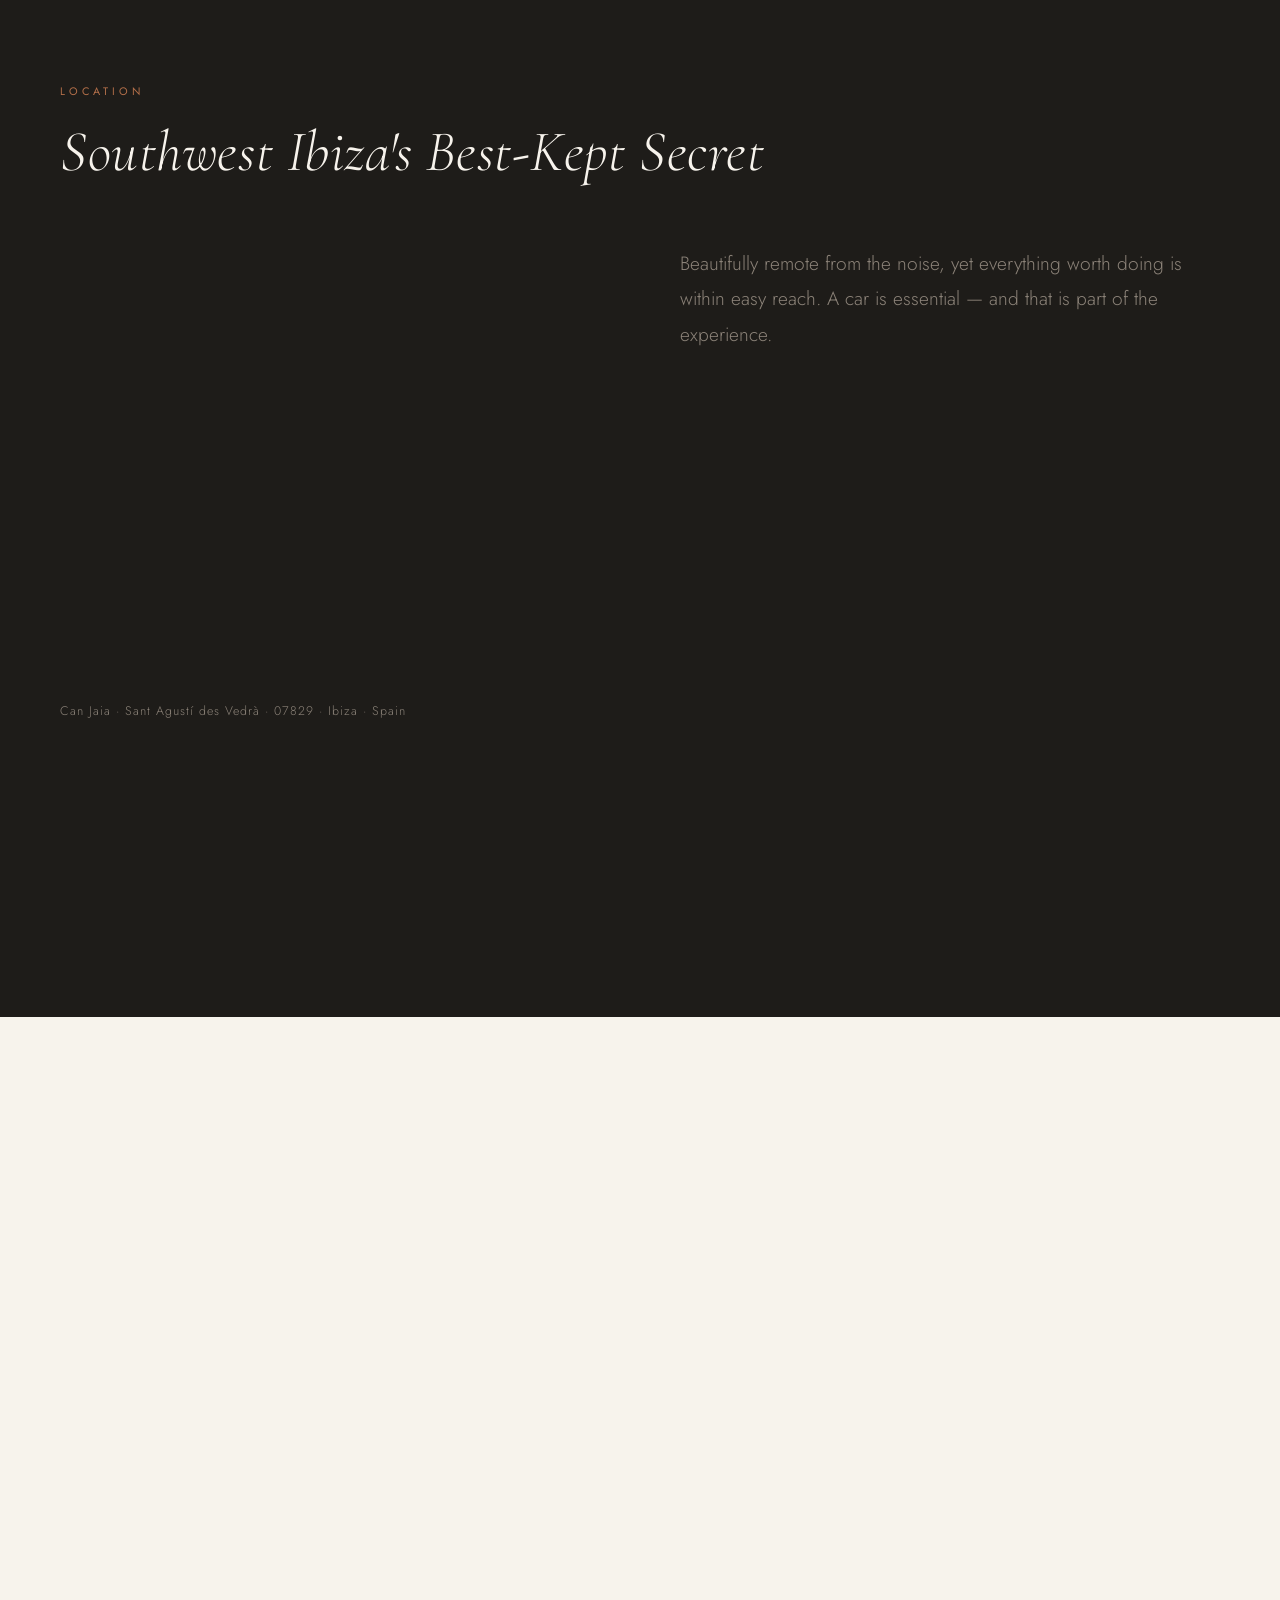
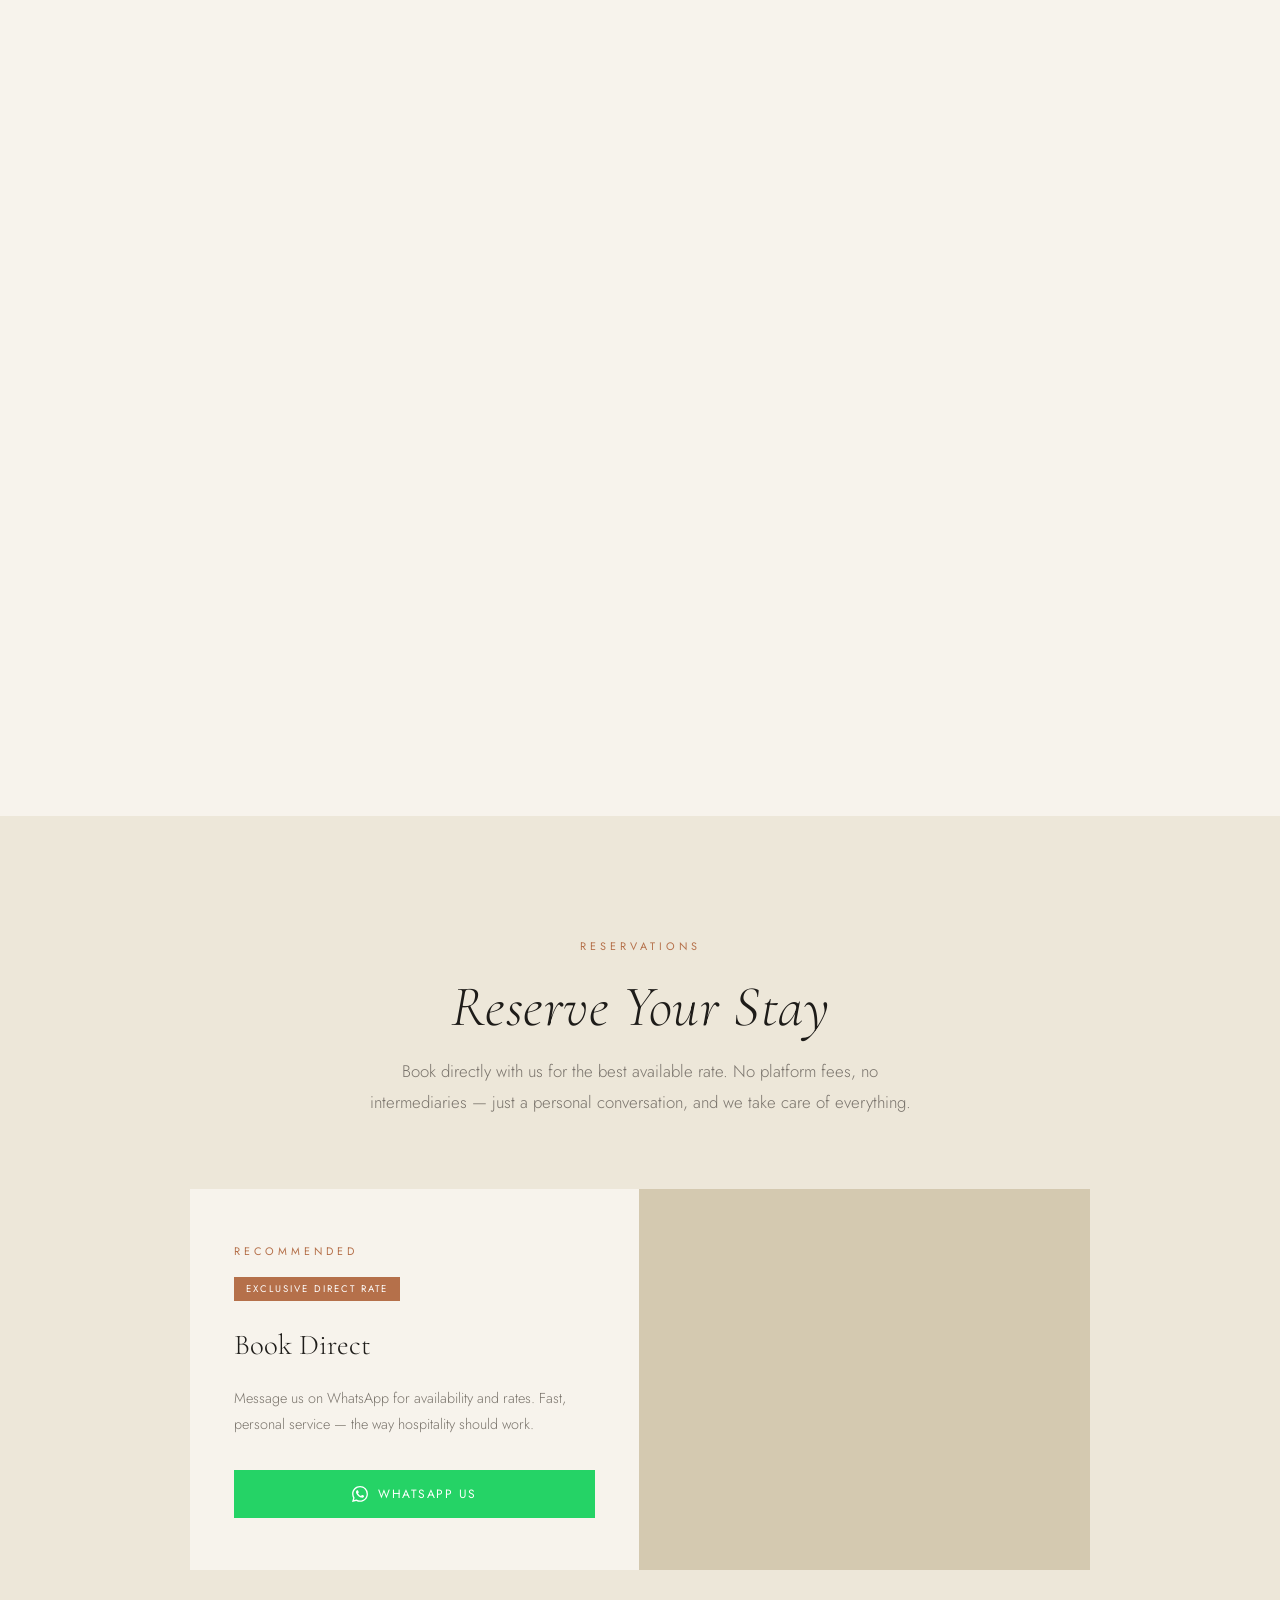
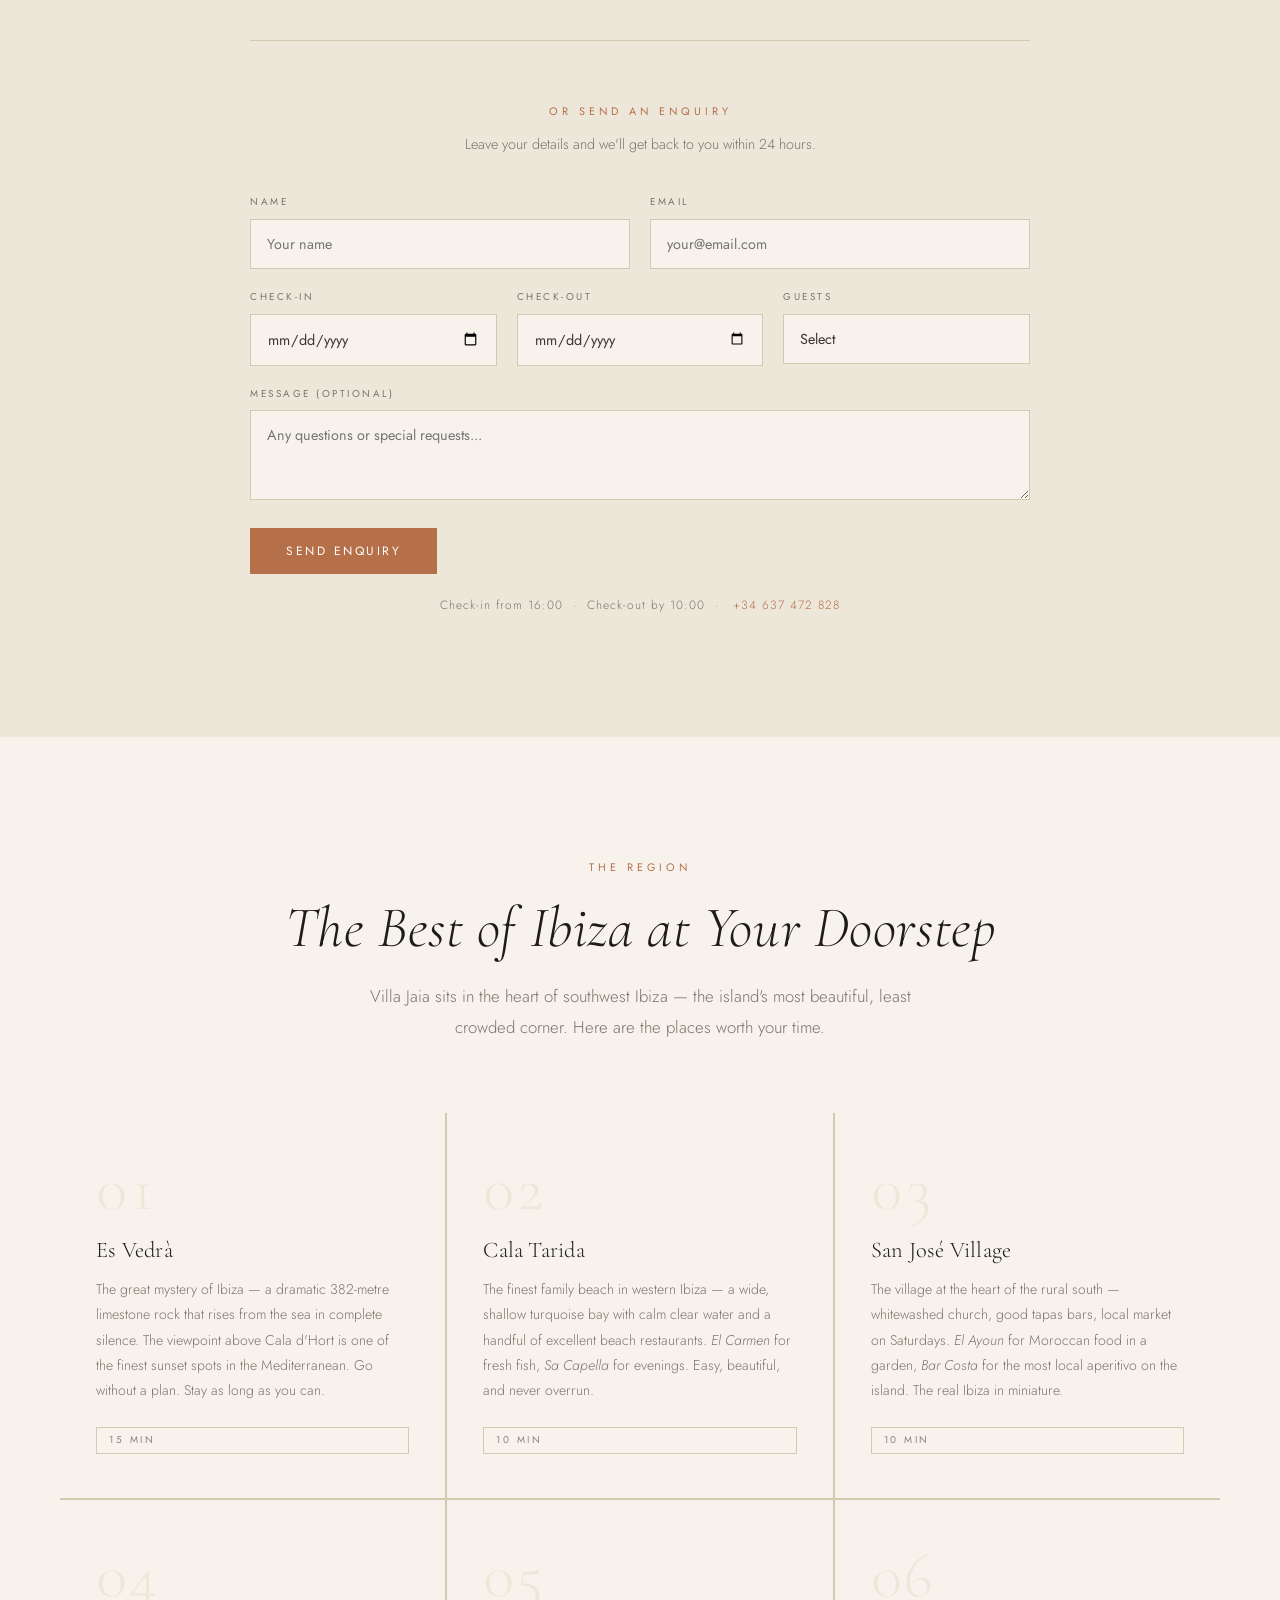
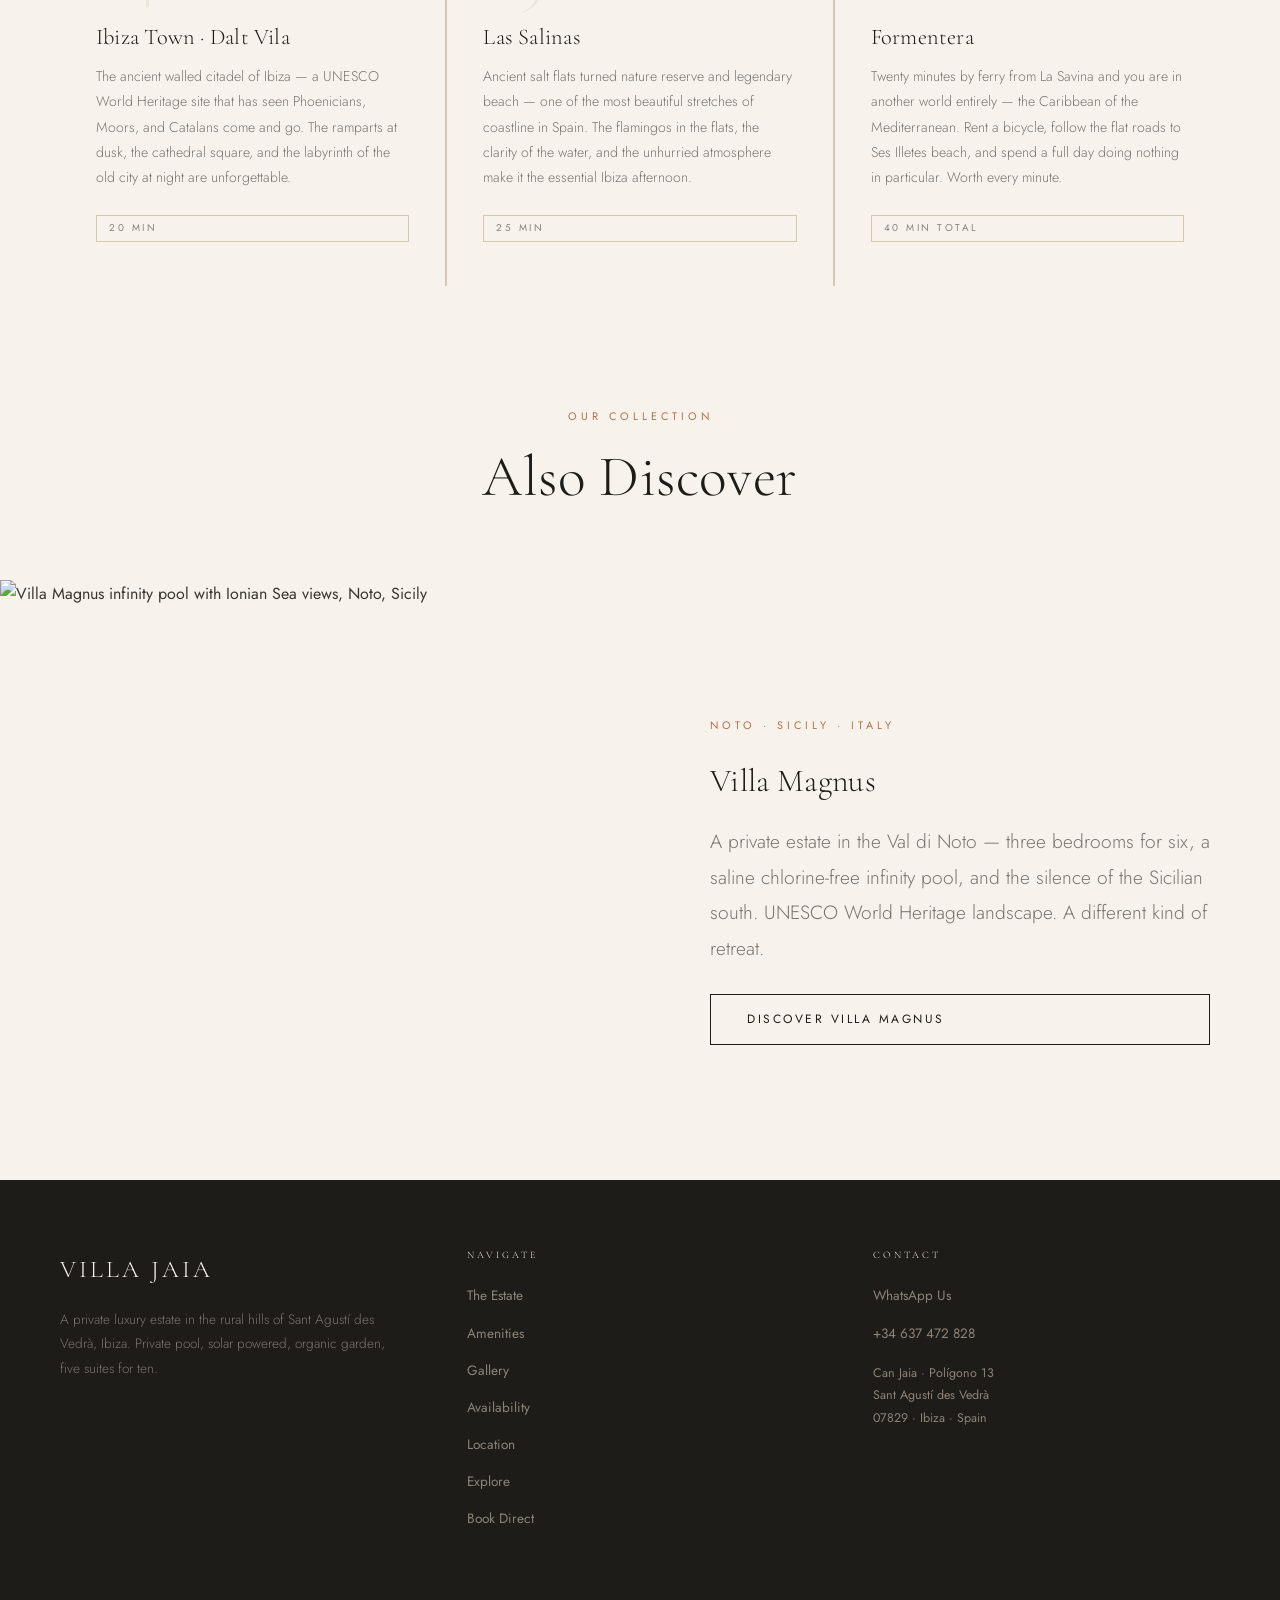
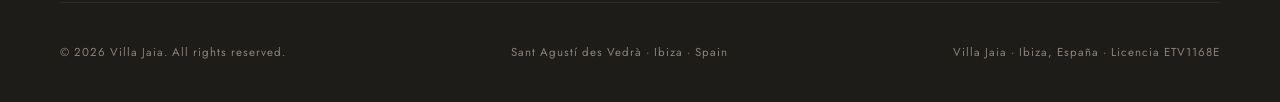
==== commit c0102c5a: "Eliminate residual HIGH audit findings - Image dimensions for lightbox / Pexels CDN / template paths" ====
--- a/index.html
+++ b/index.html
@@ -313,7 +313,7 @@
 <div id="lightbox">
   <button id="lightbox-close">Close &nbsp;✕</button>
   <button id="lightbox-prev">&#8249;</button>
-  <img id="lightbox-img" src="" alt="Villa Jaia">
+  <img width="1920" height="1280" id="lightbox-img" src="" alt="Villa Jaia">
   <button id="lightbox-next">&#8250;</button>
   <div class="lightbox-counter" id="lightbox-counter">1 / 12</div>
 </div>
--- a/css/style.css
+++ b/css/style.css
@@ -875,6 +875,15 @@
 .form-group textarea:focus {
   border-color: var(--terracotta);
 }
+
+/* Keyboard-only focus ring (audit-required :focus-visible replacement for outline:none) */
+.form-group input:focus-visible,
+.form-group select:focus-visible,
+.form-group textarea:focus-visible {
+  border-color: var(--terracotta);
+  outline: 2px solid var(--terracotta);
+  outline-offset: 2px;
+}
 .form-group textarea { resize: vertical; min-height: 90px; }
 .form-submit { align-self: flex-start; margin-top: 8px; }
 .form-success {
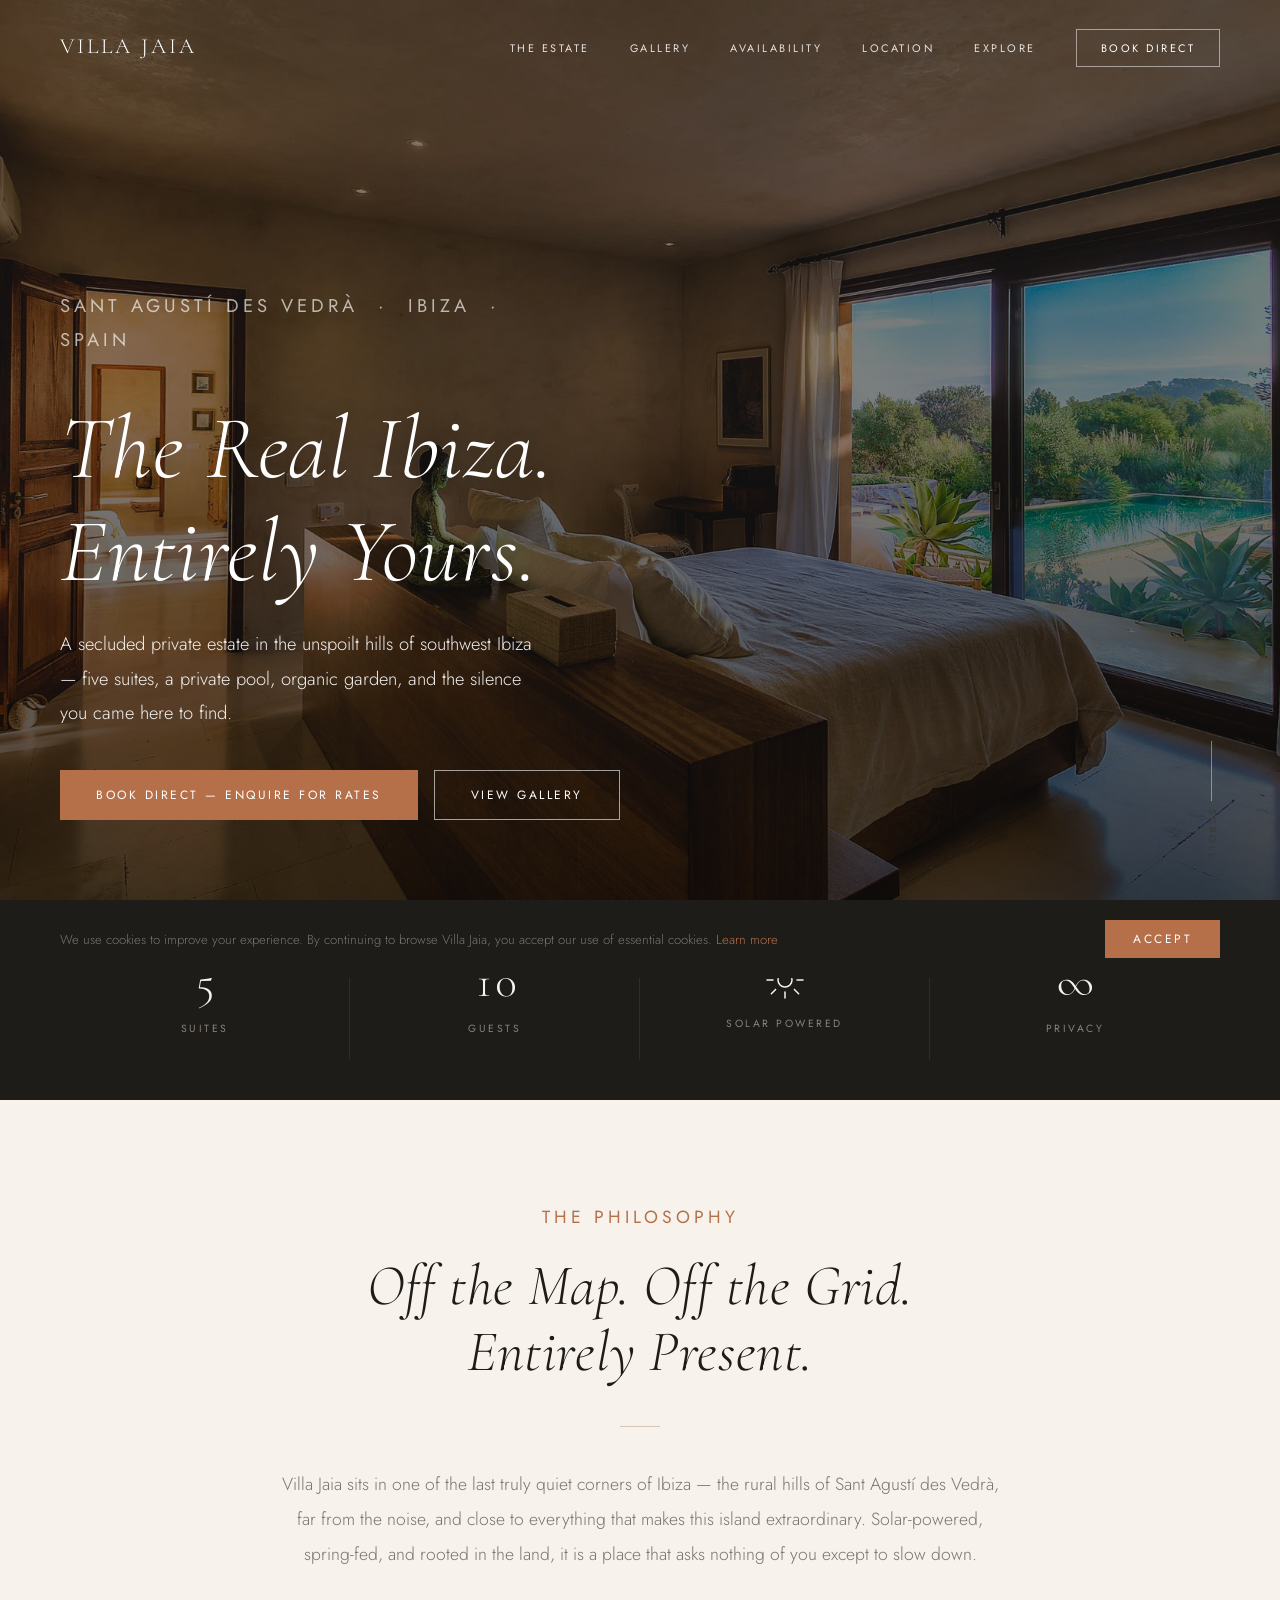
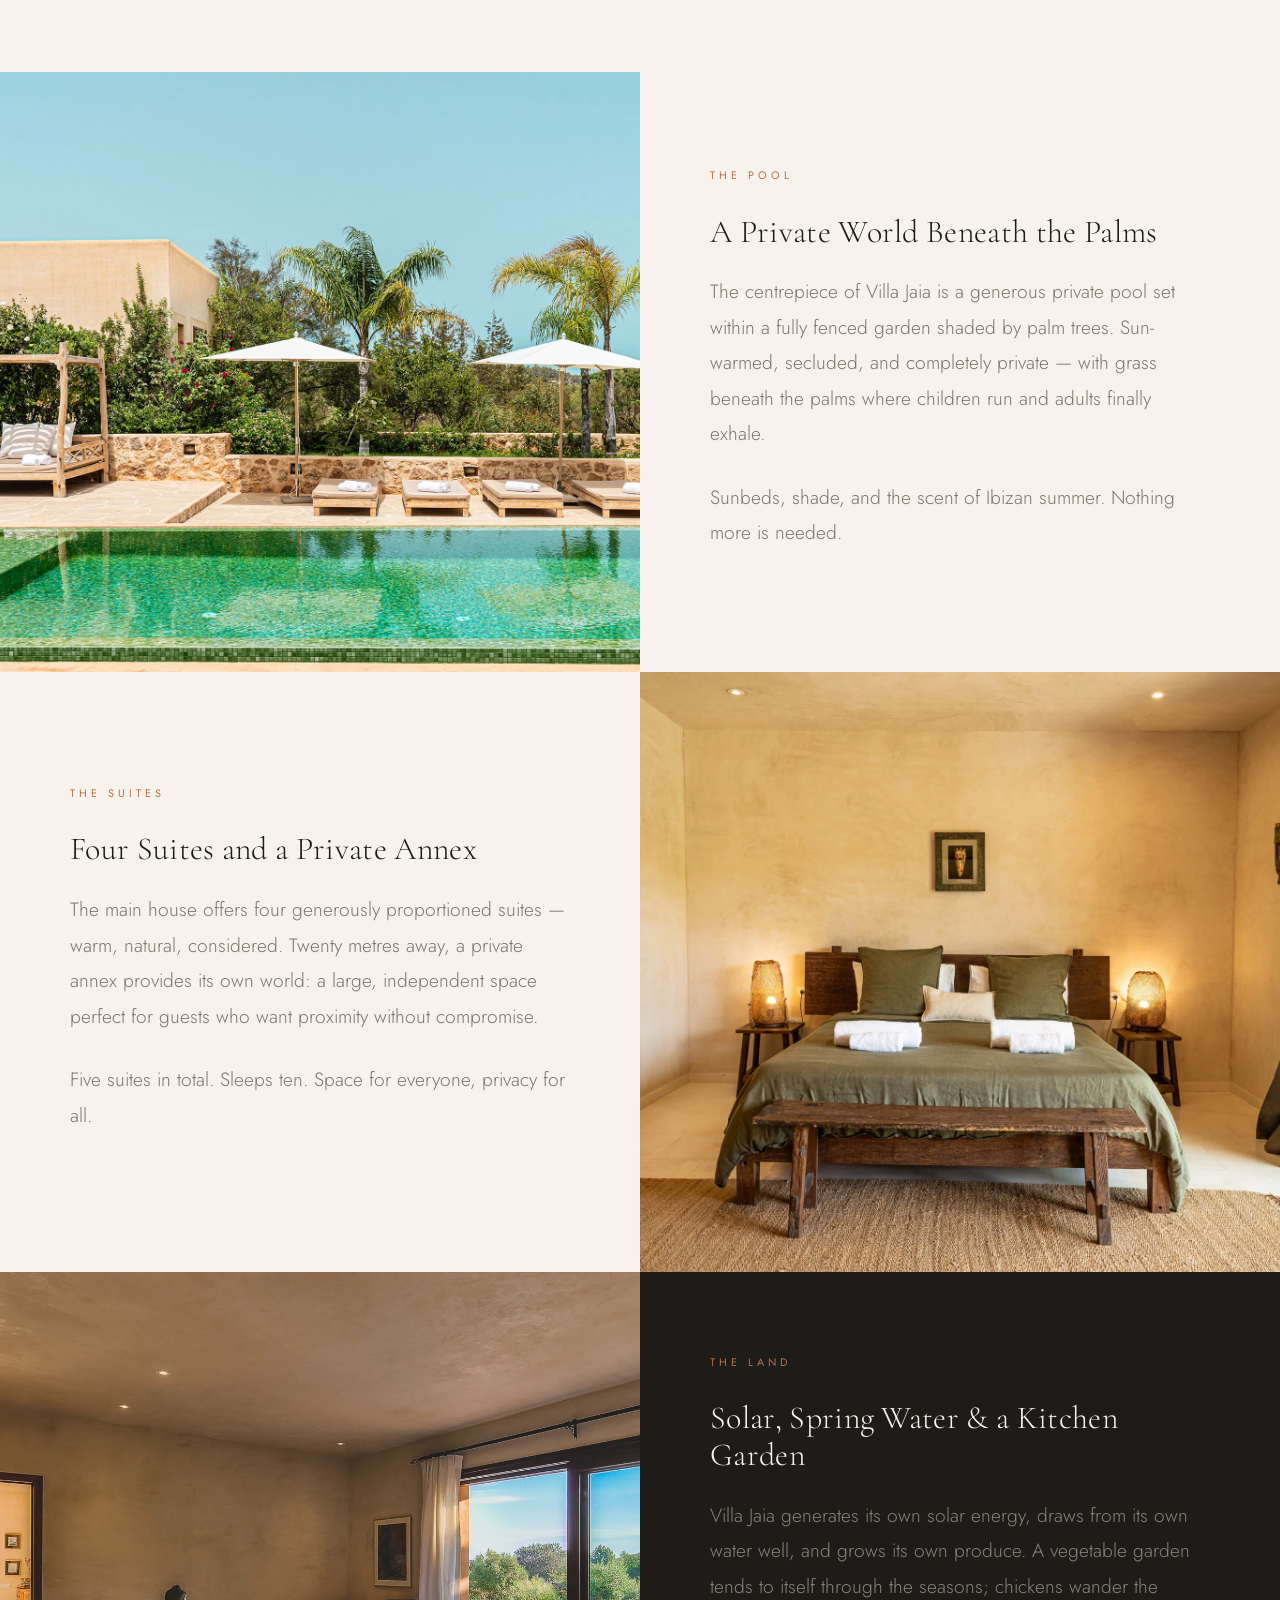
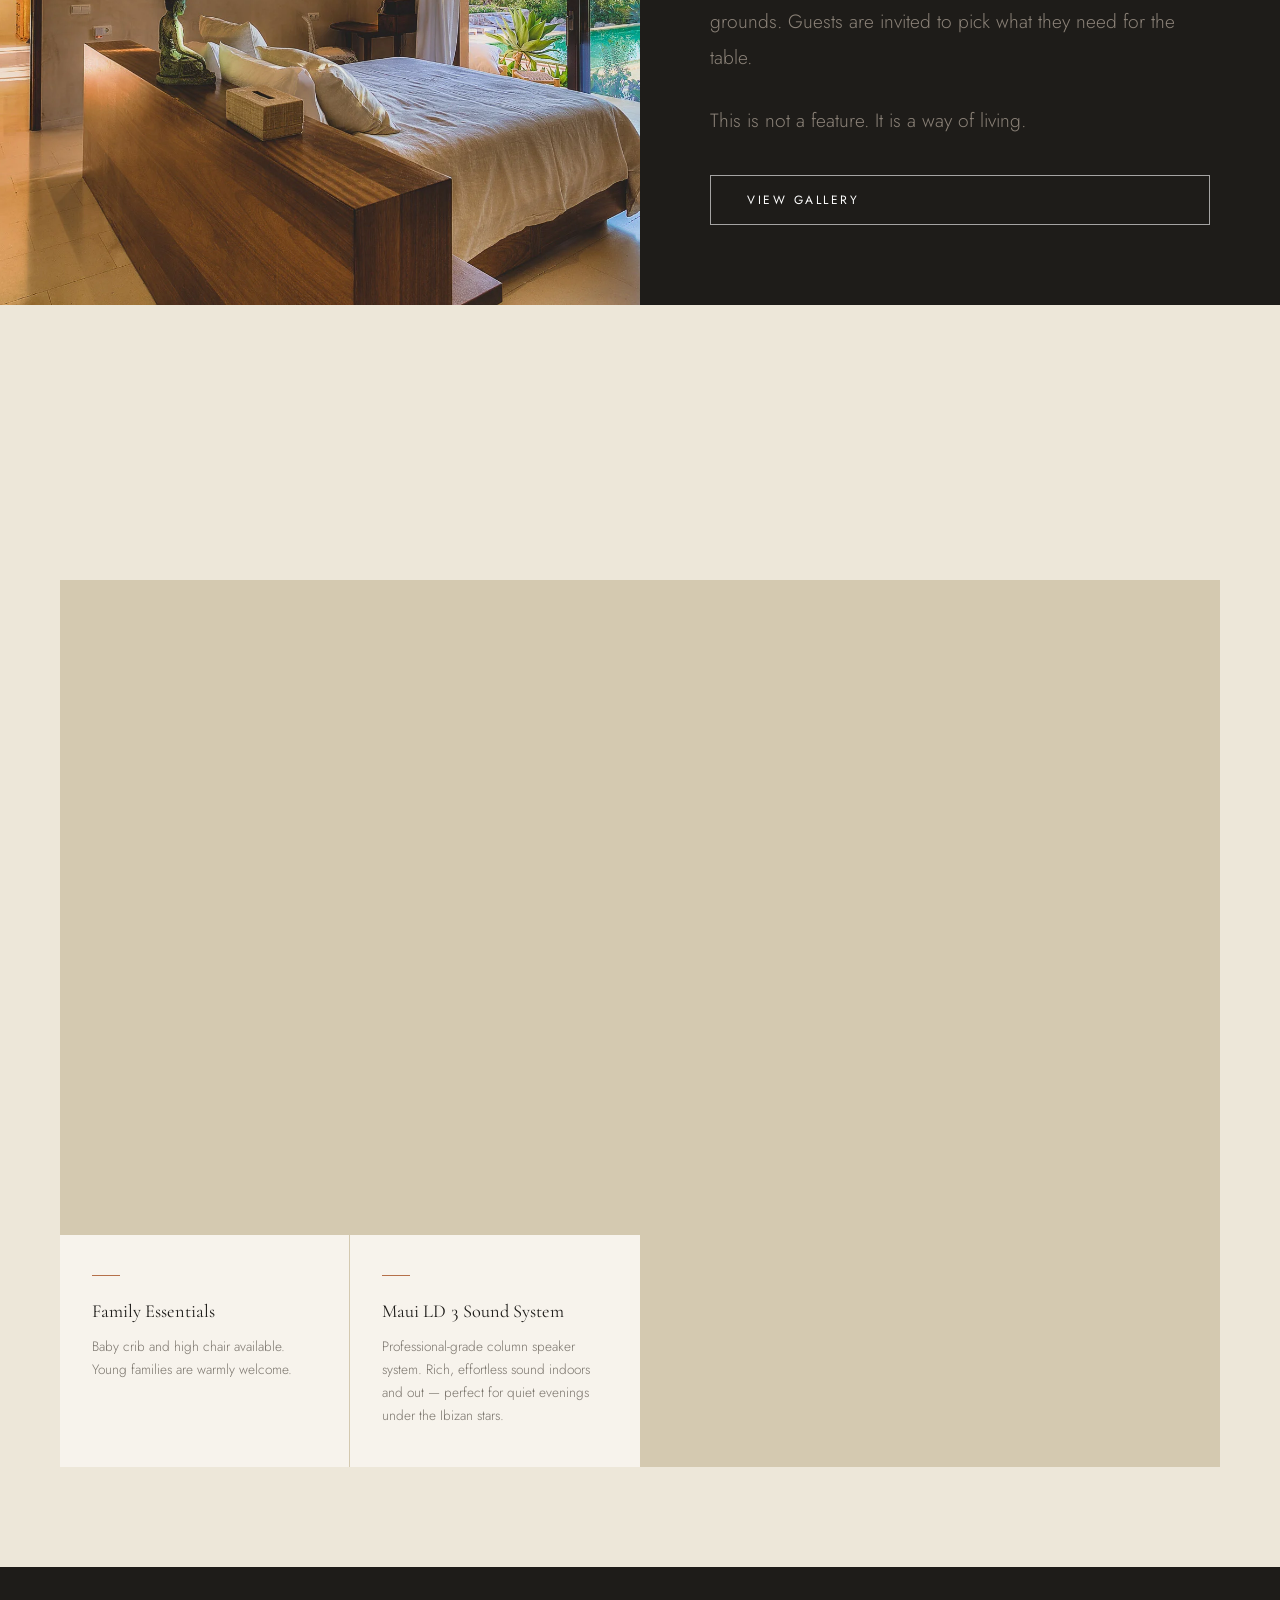
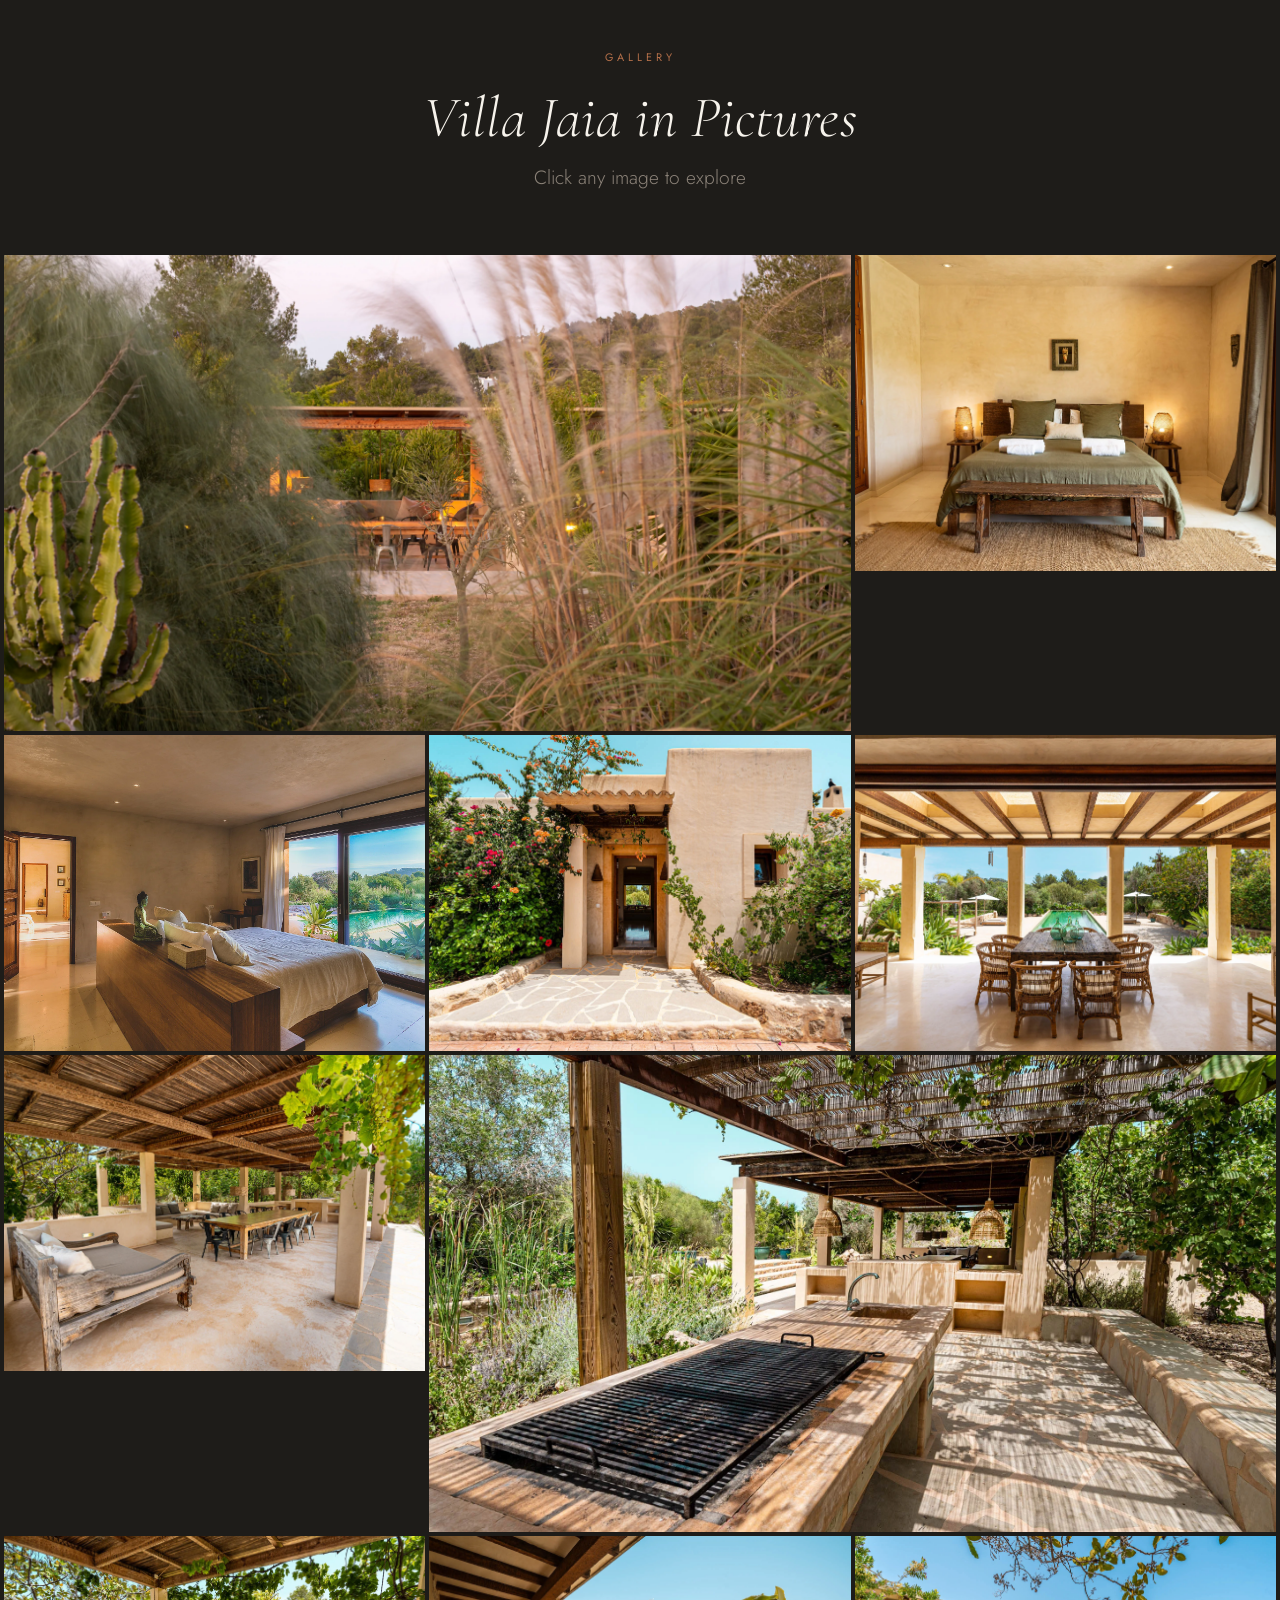
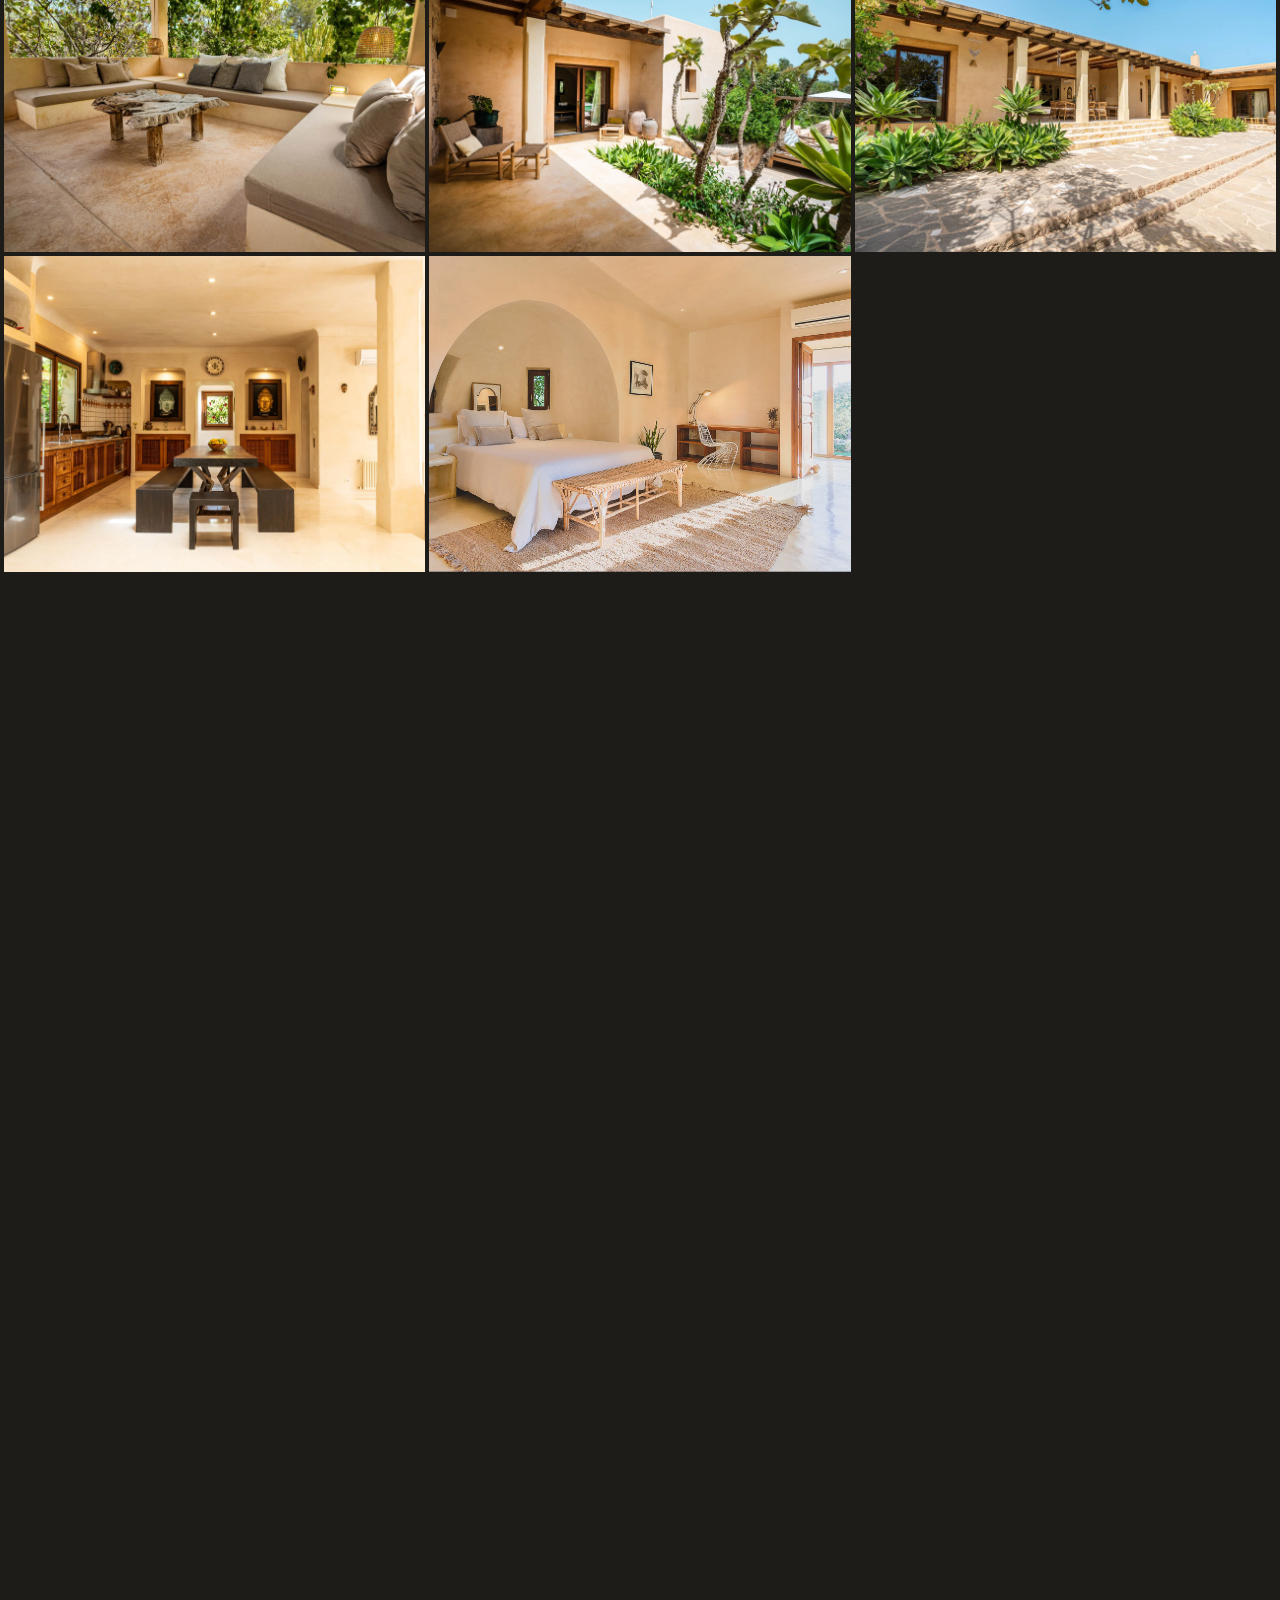
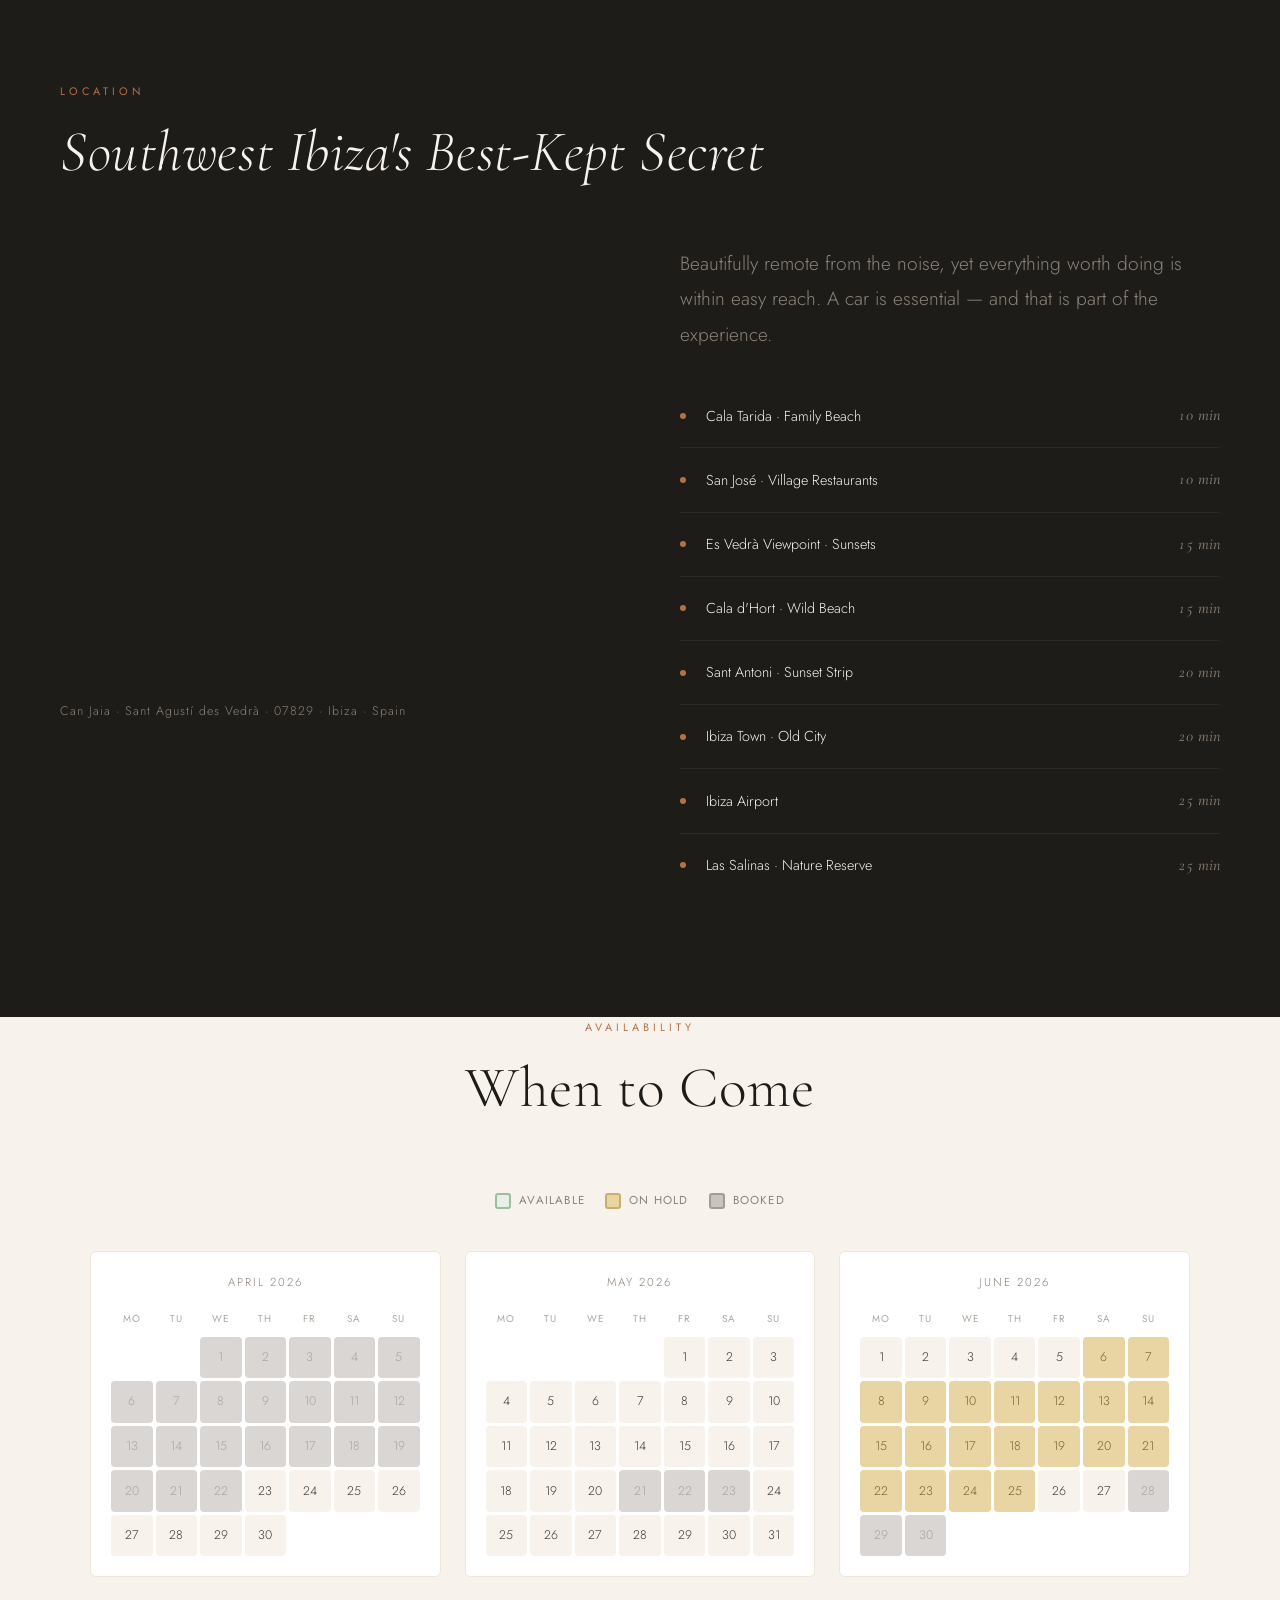
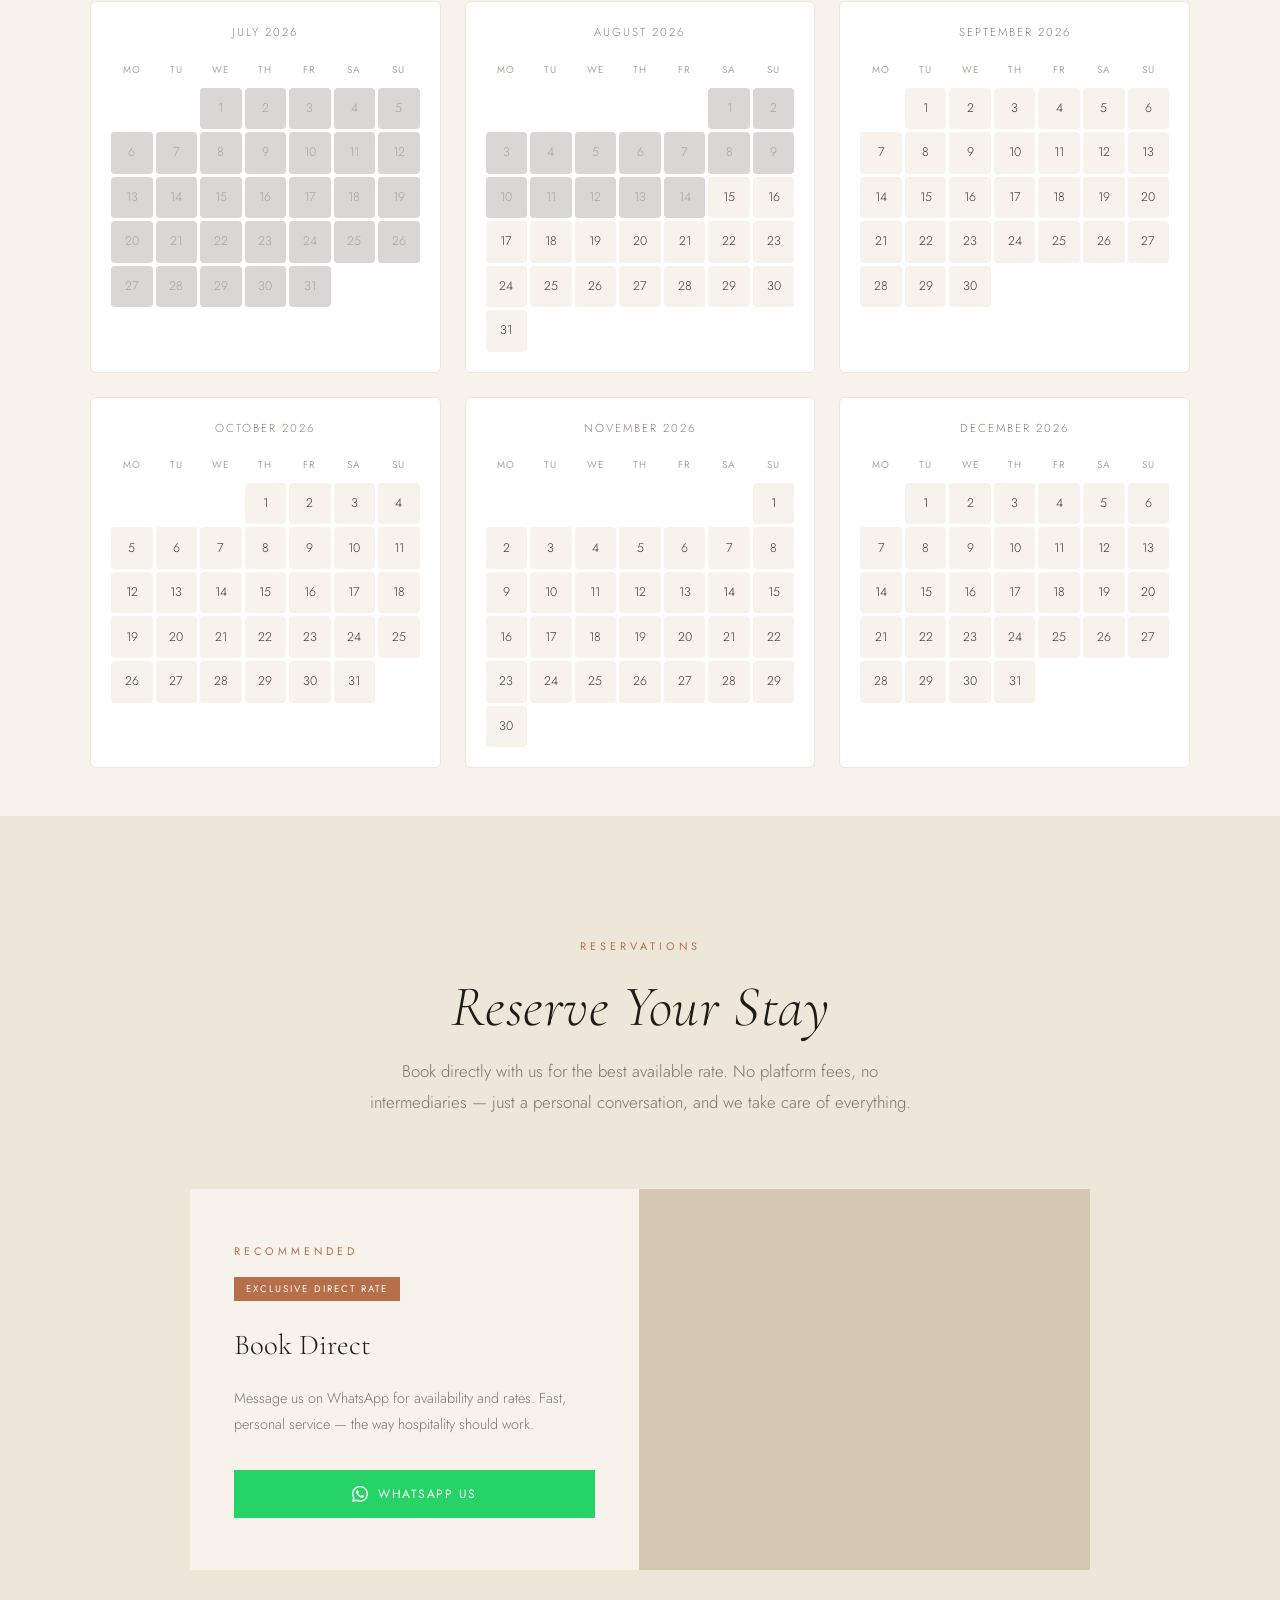
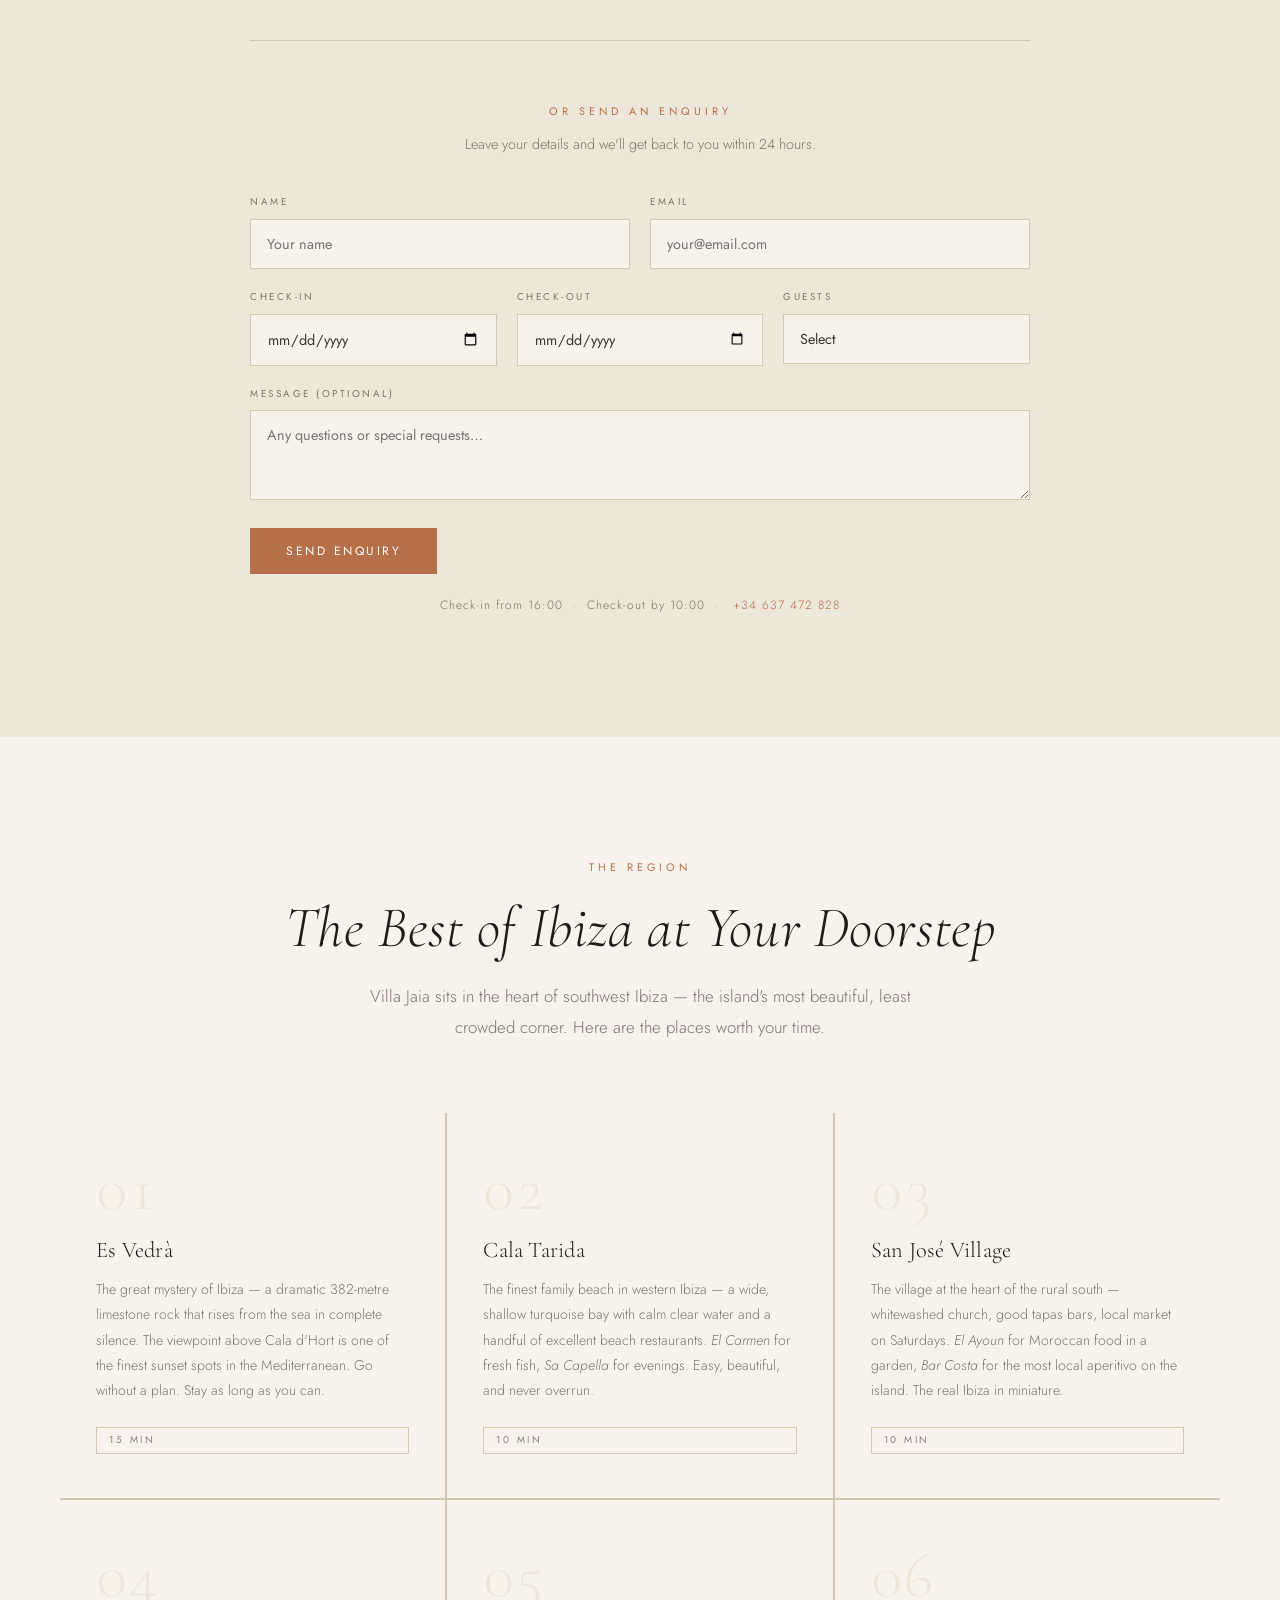
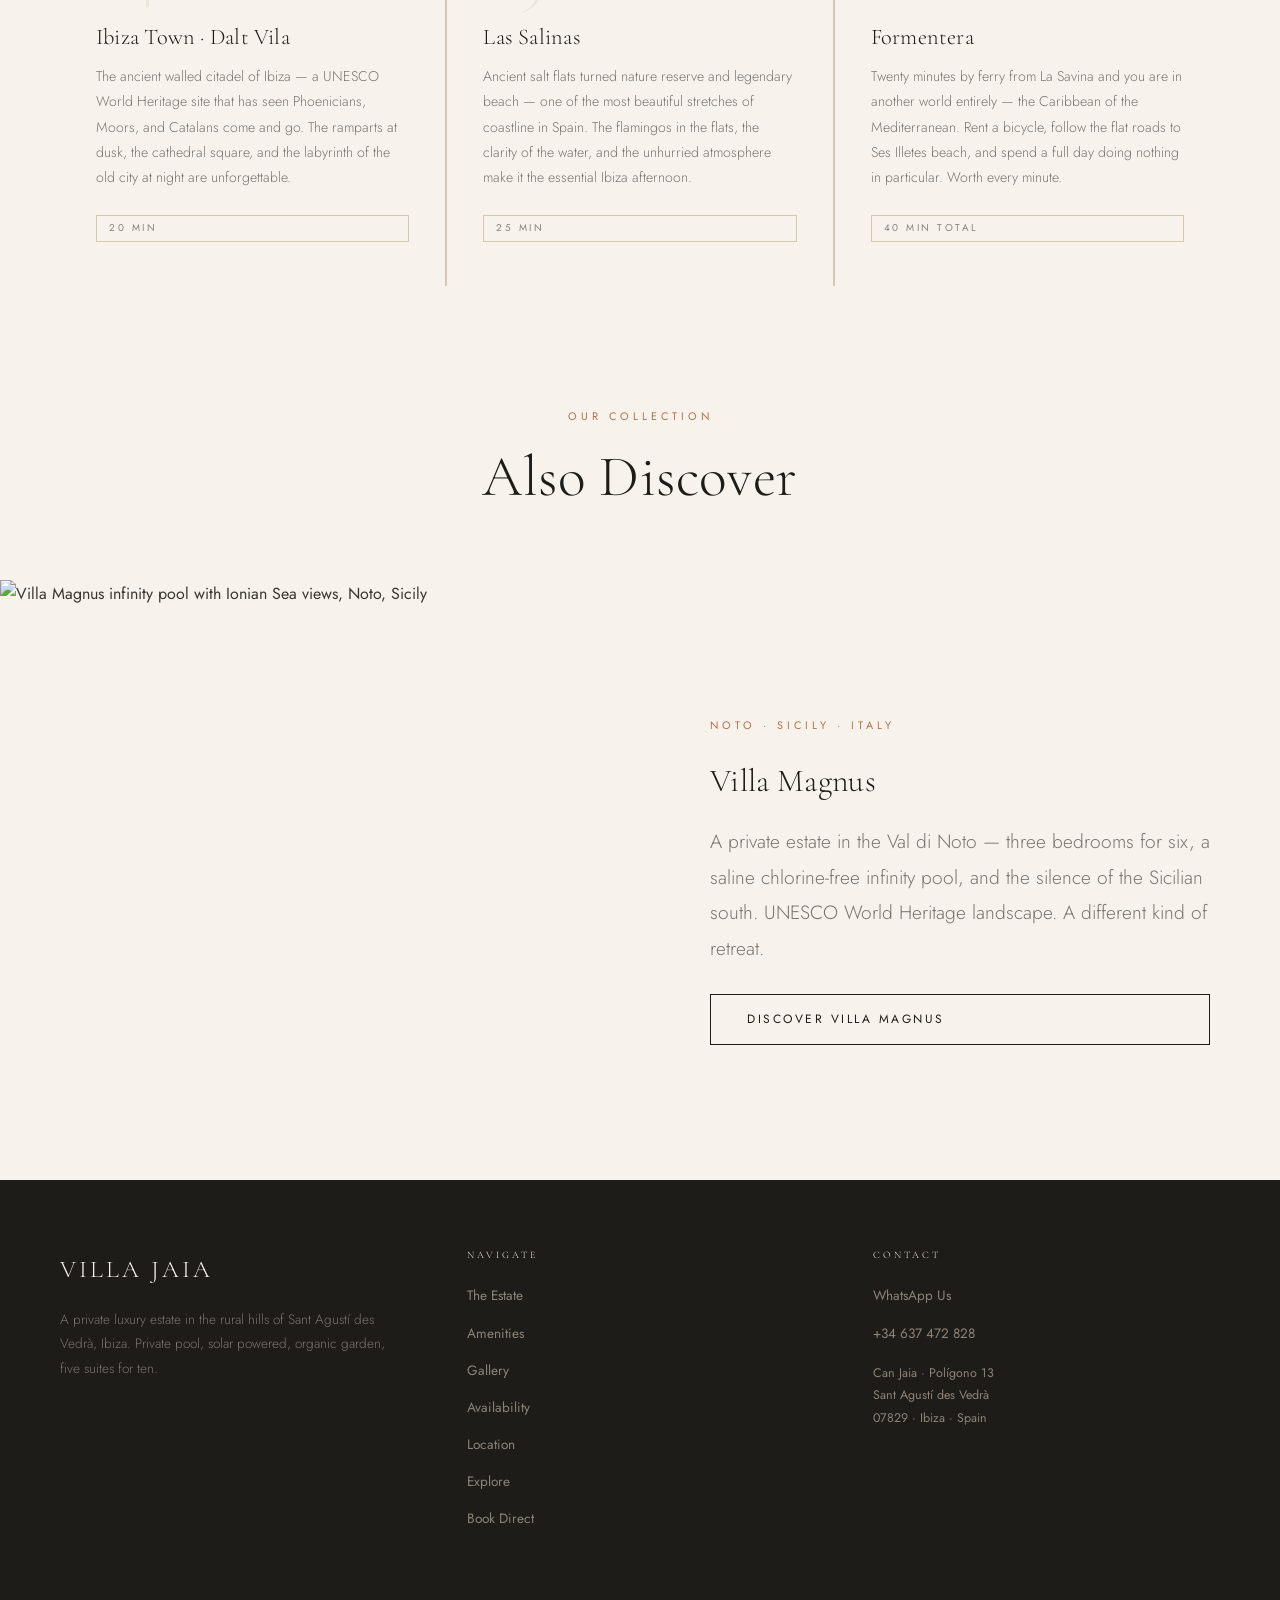
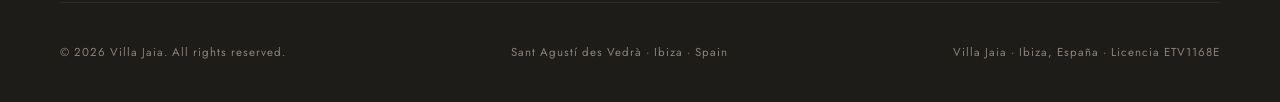
==== commit 7d7706b4: "Design audit: fix lightbox CLS images across all locales Add width/height to lightbox img in de/es/f" ====
--- a/index.html
+++ b/index.html
@@ -448,7 +448,7 @@
         </div>
         <div class="form-group">
           <label for="f-message">Message (optional)</label>
-          <textarea id="f-message" name="message" rows="3" placeholder="Any questions or special requests..."></textarea>
+          <textarea id="f-message" name="message" rows="3" placeholder="Any questions or special requests…"></textarea>
         </div>
         <button type="submit" class="btn btn-terracotta form-submit">Send Enquiry</button>
       </form>
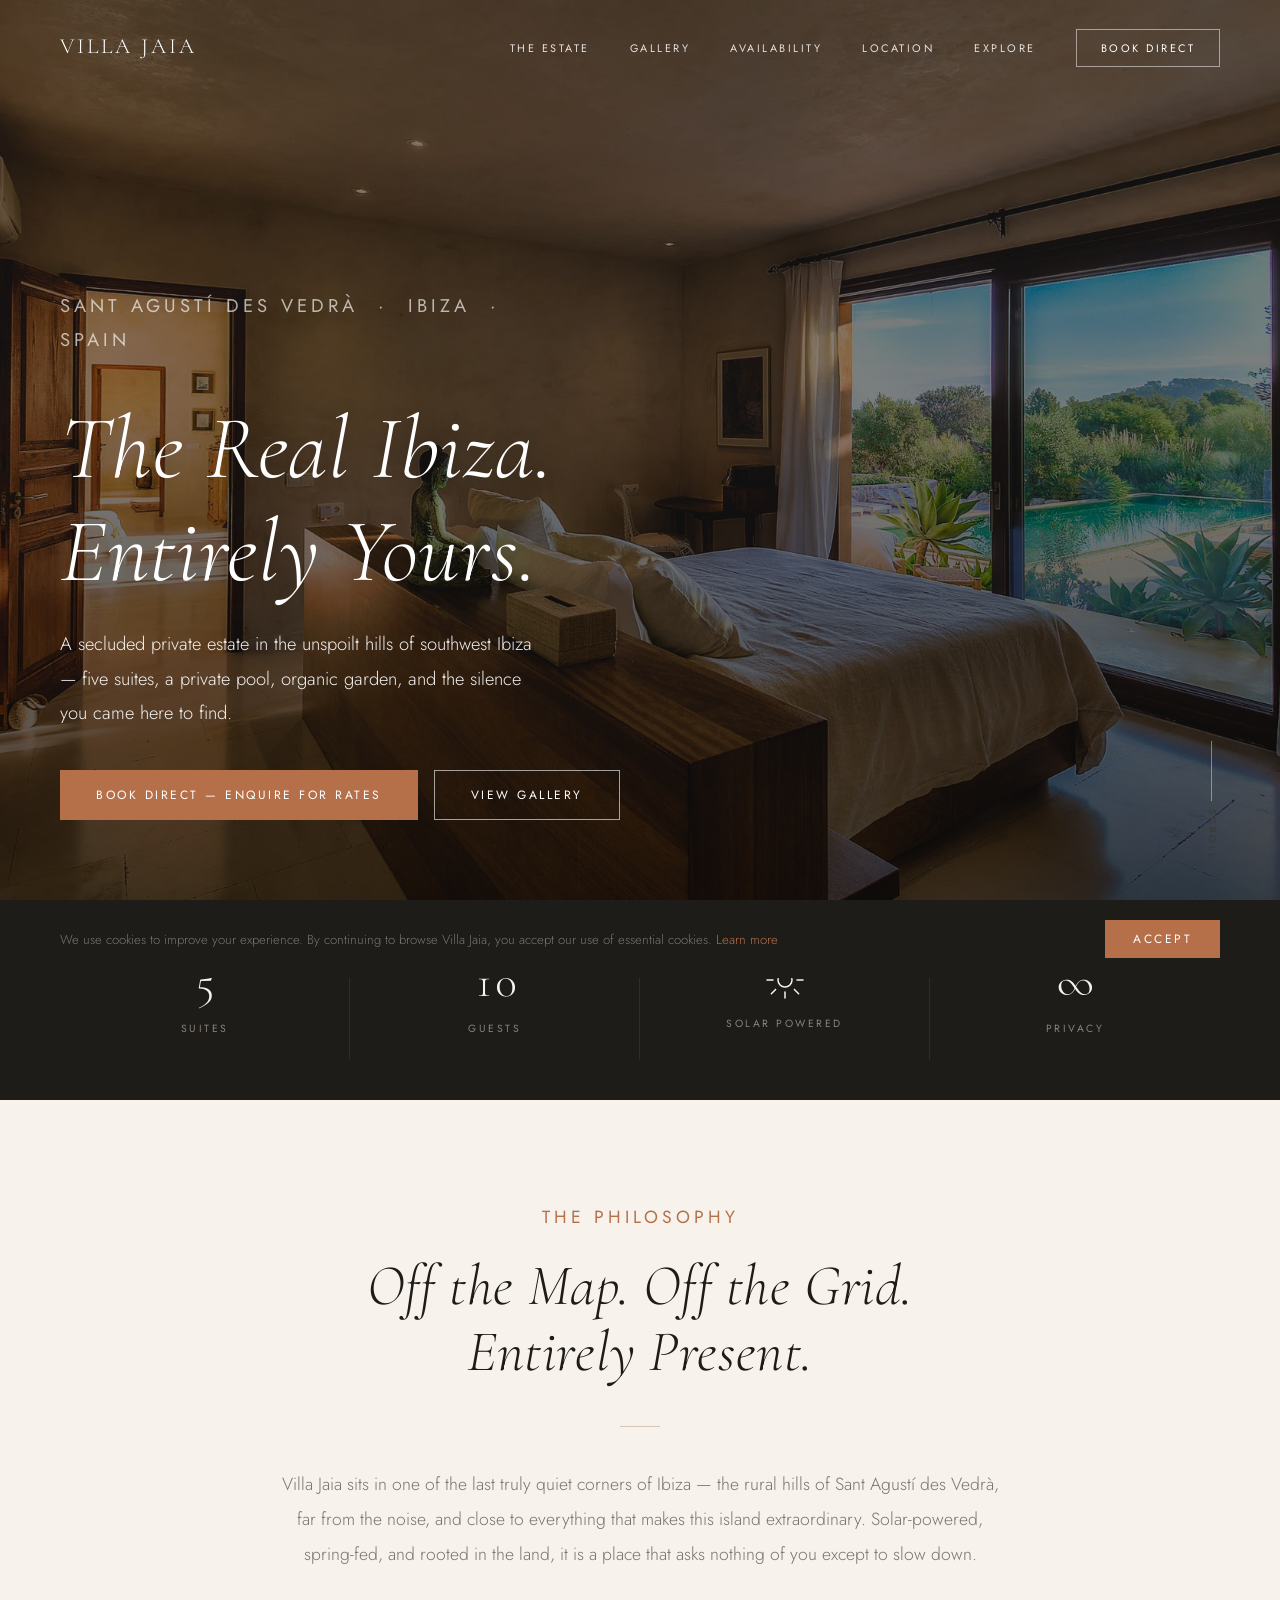
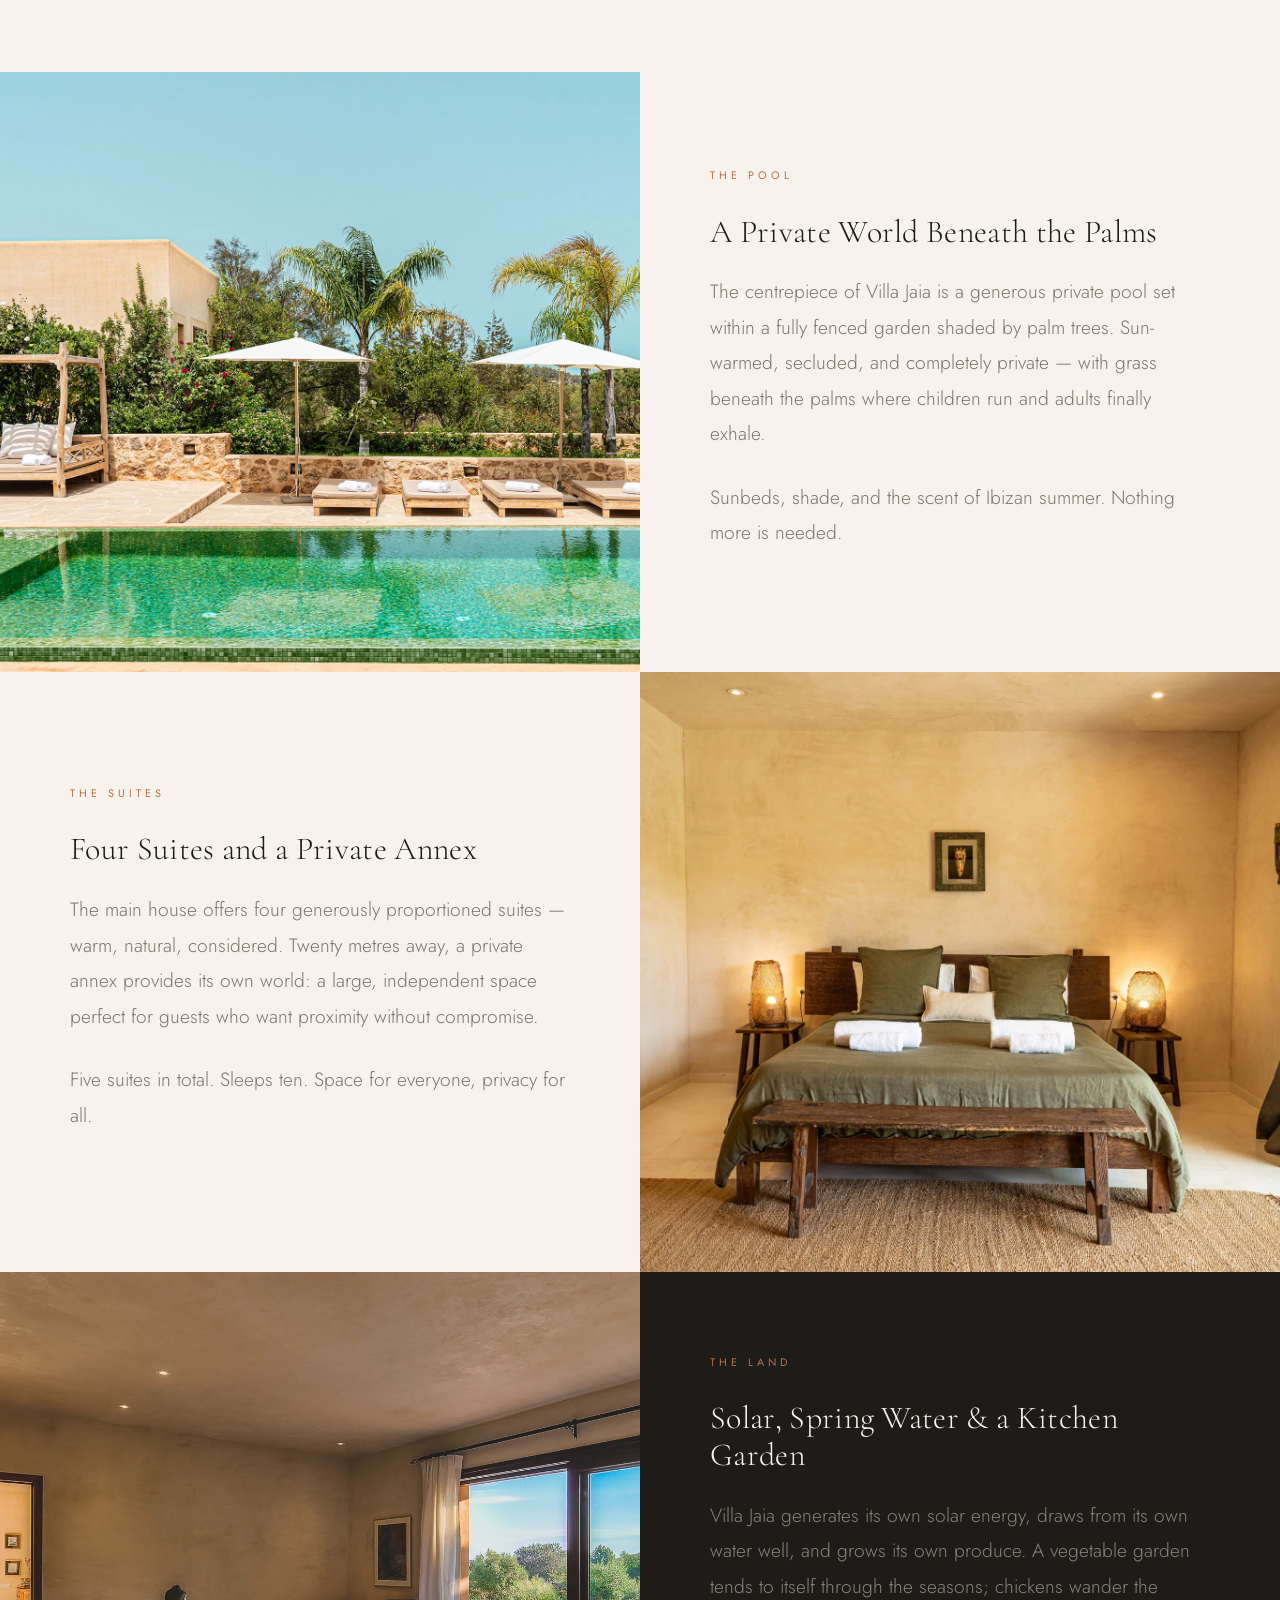
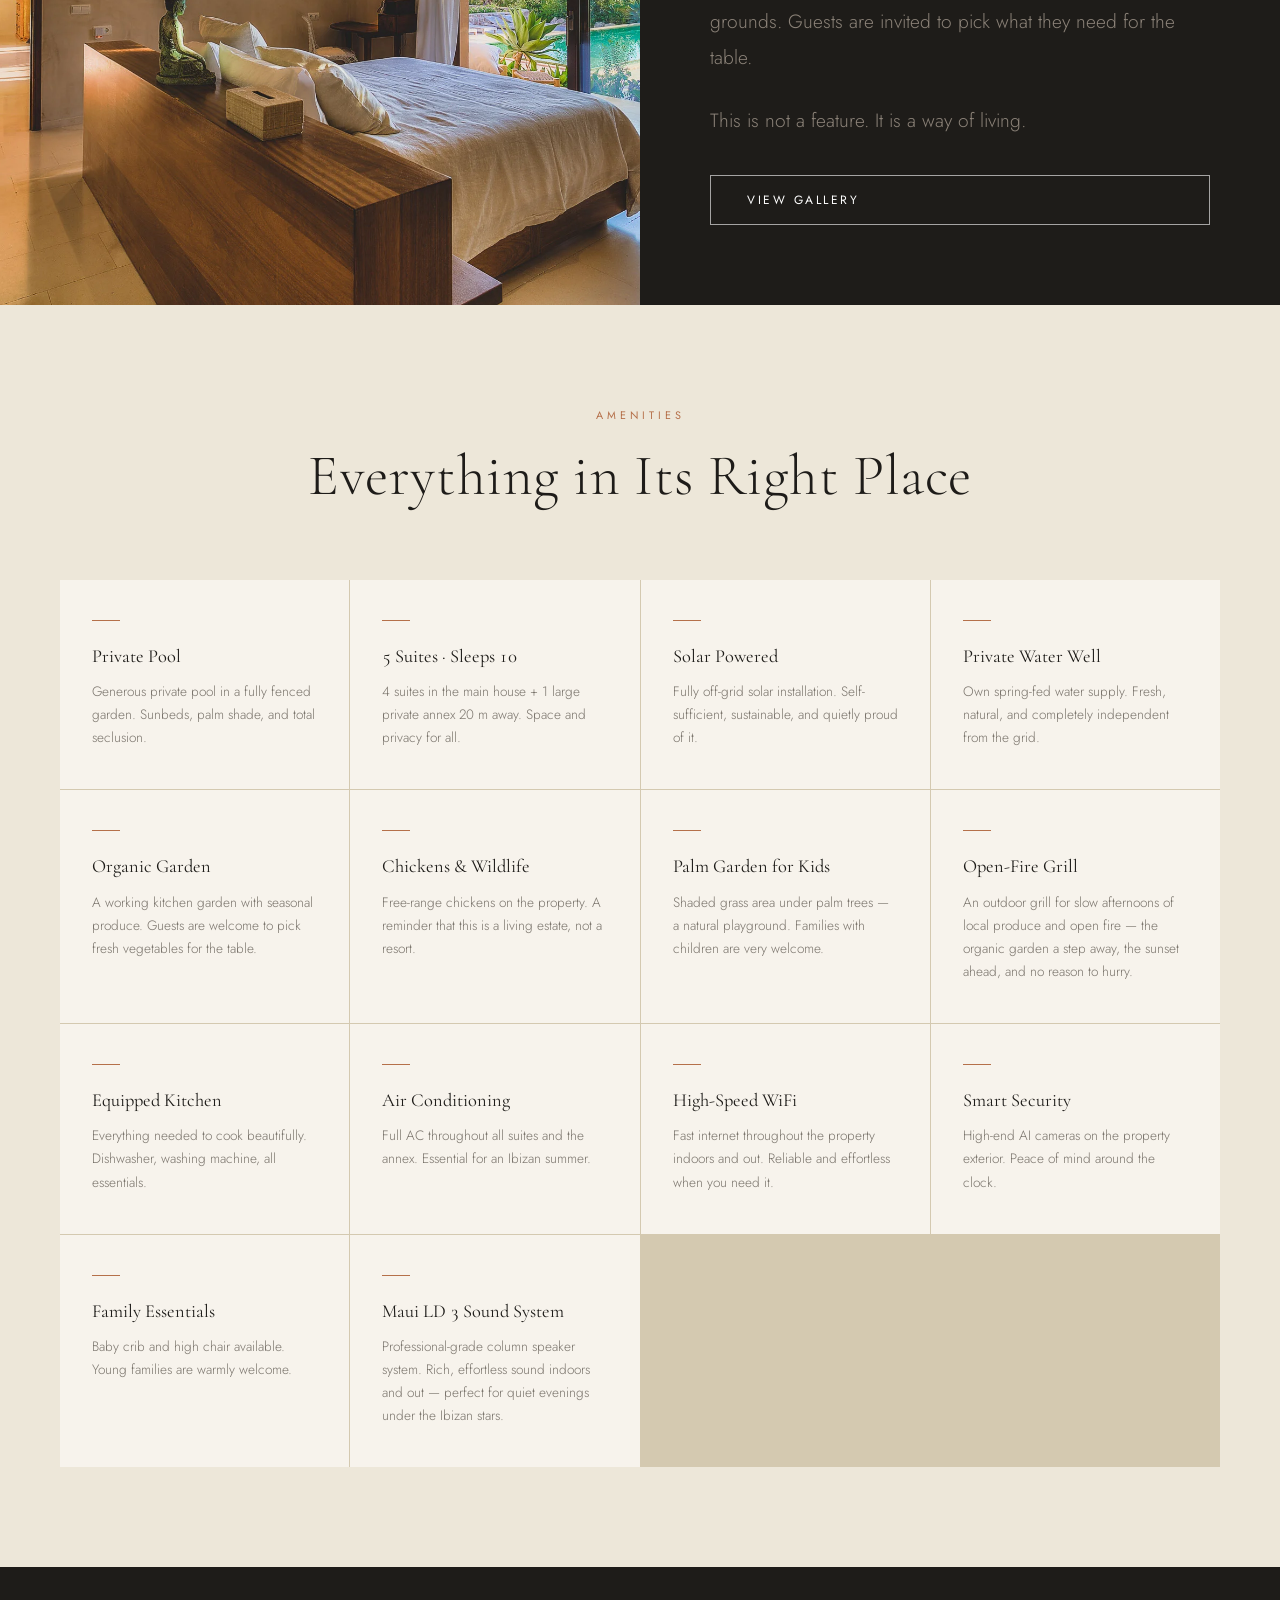
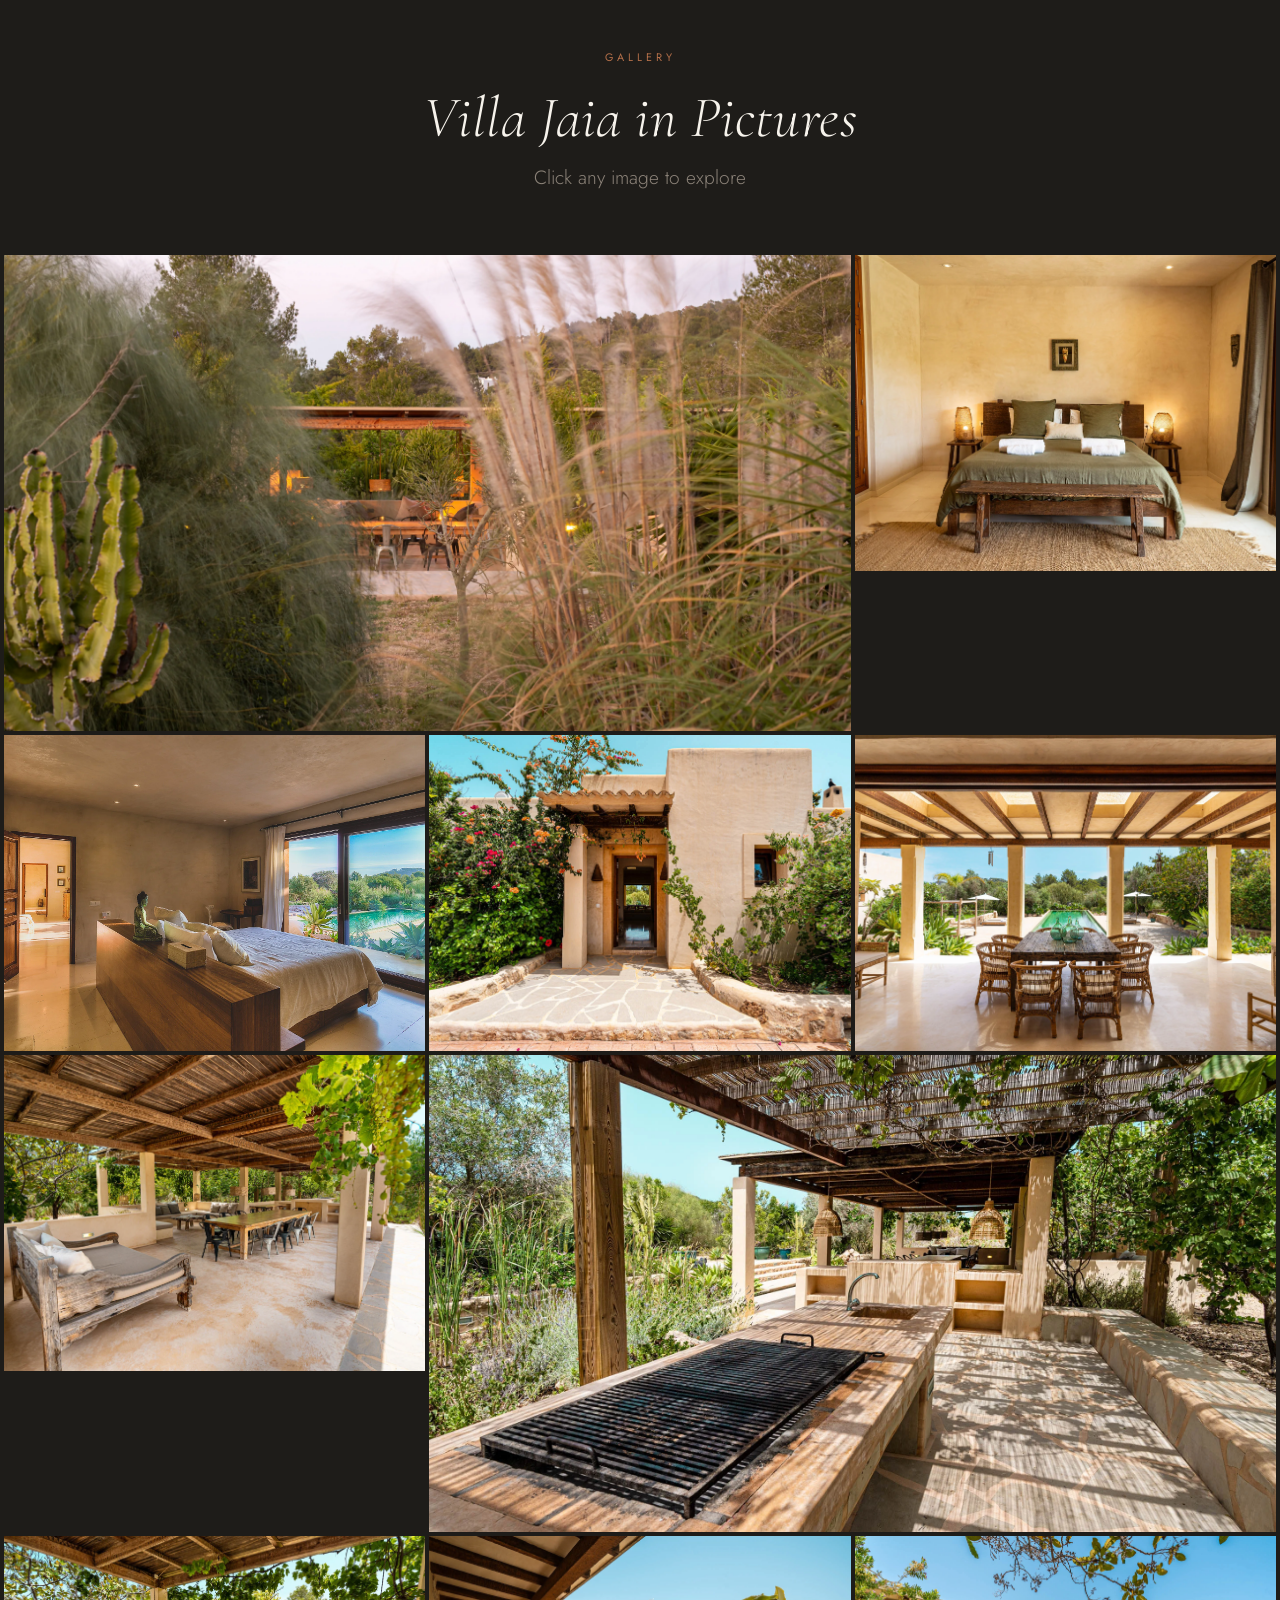
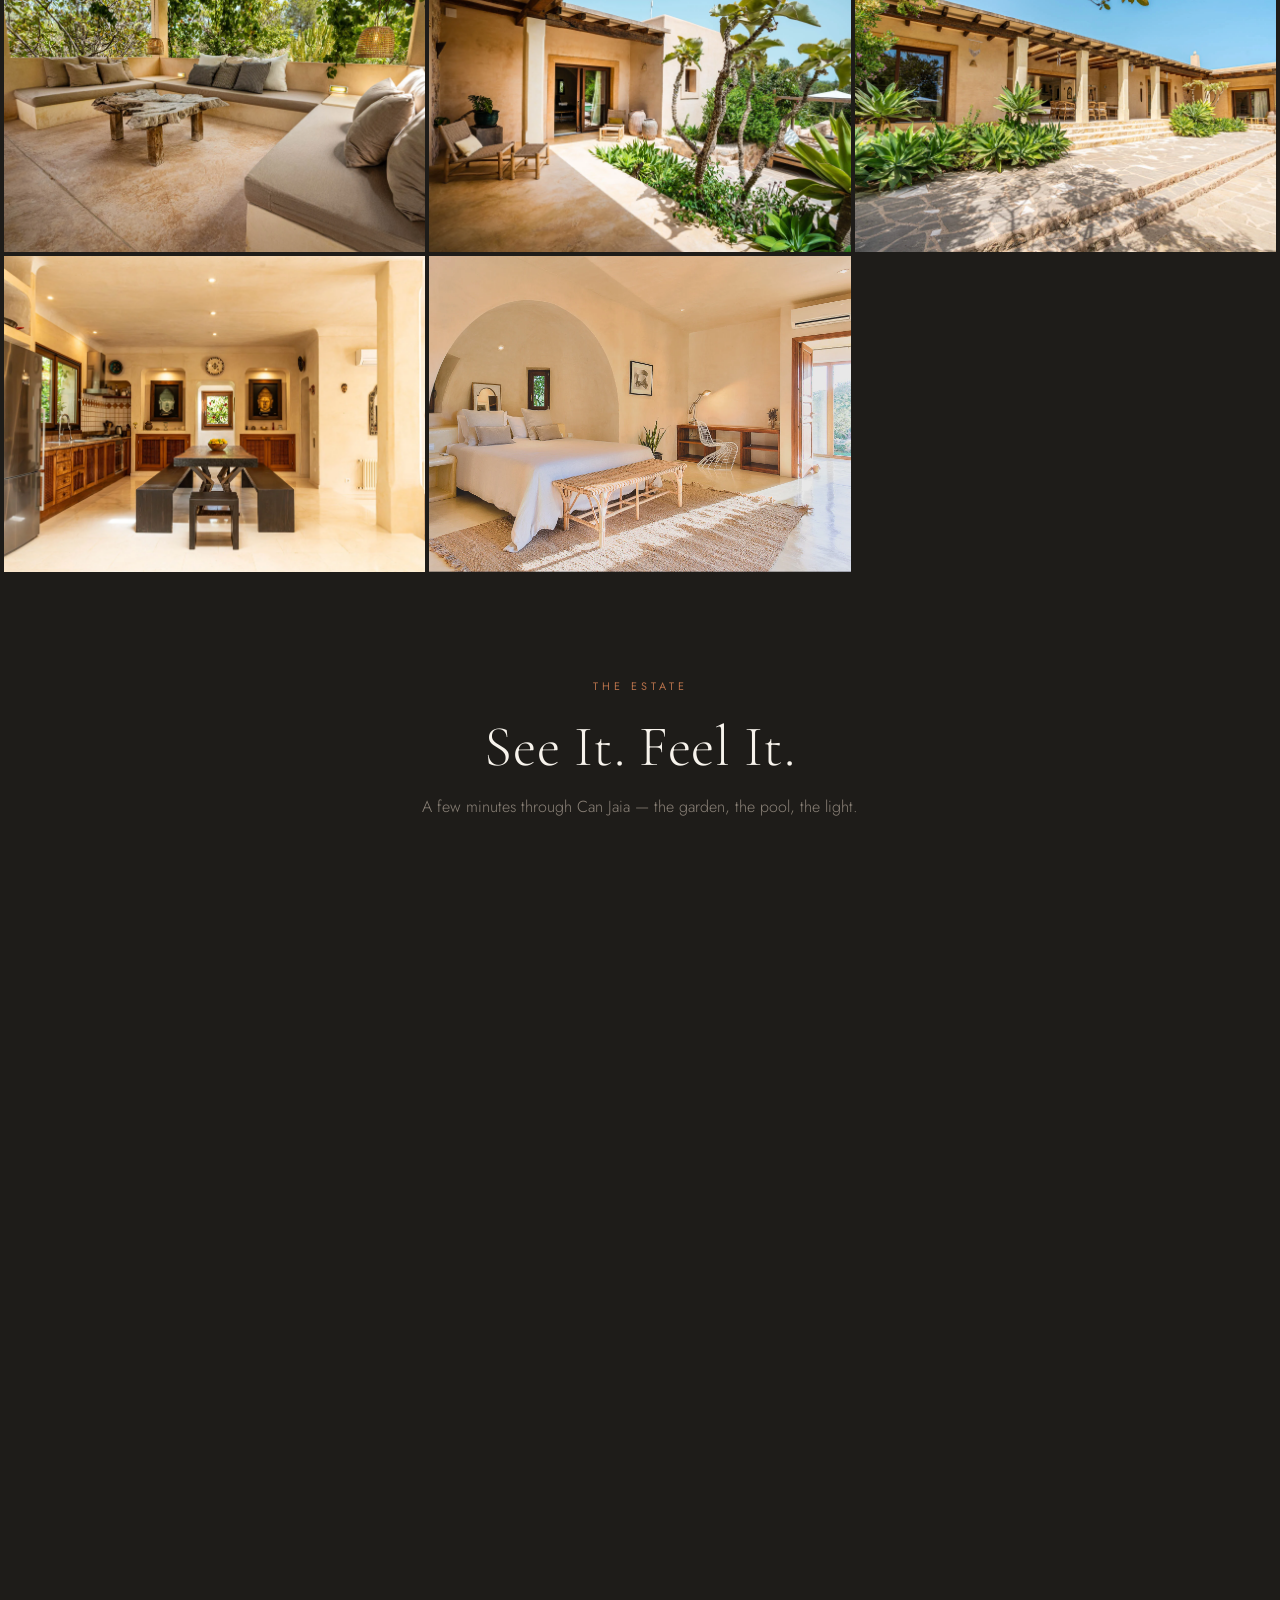
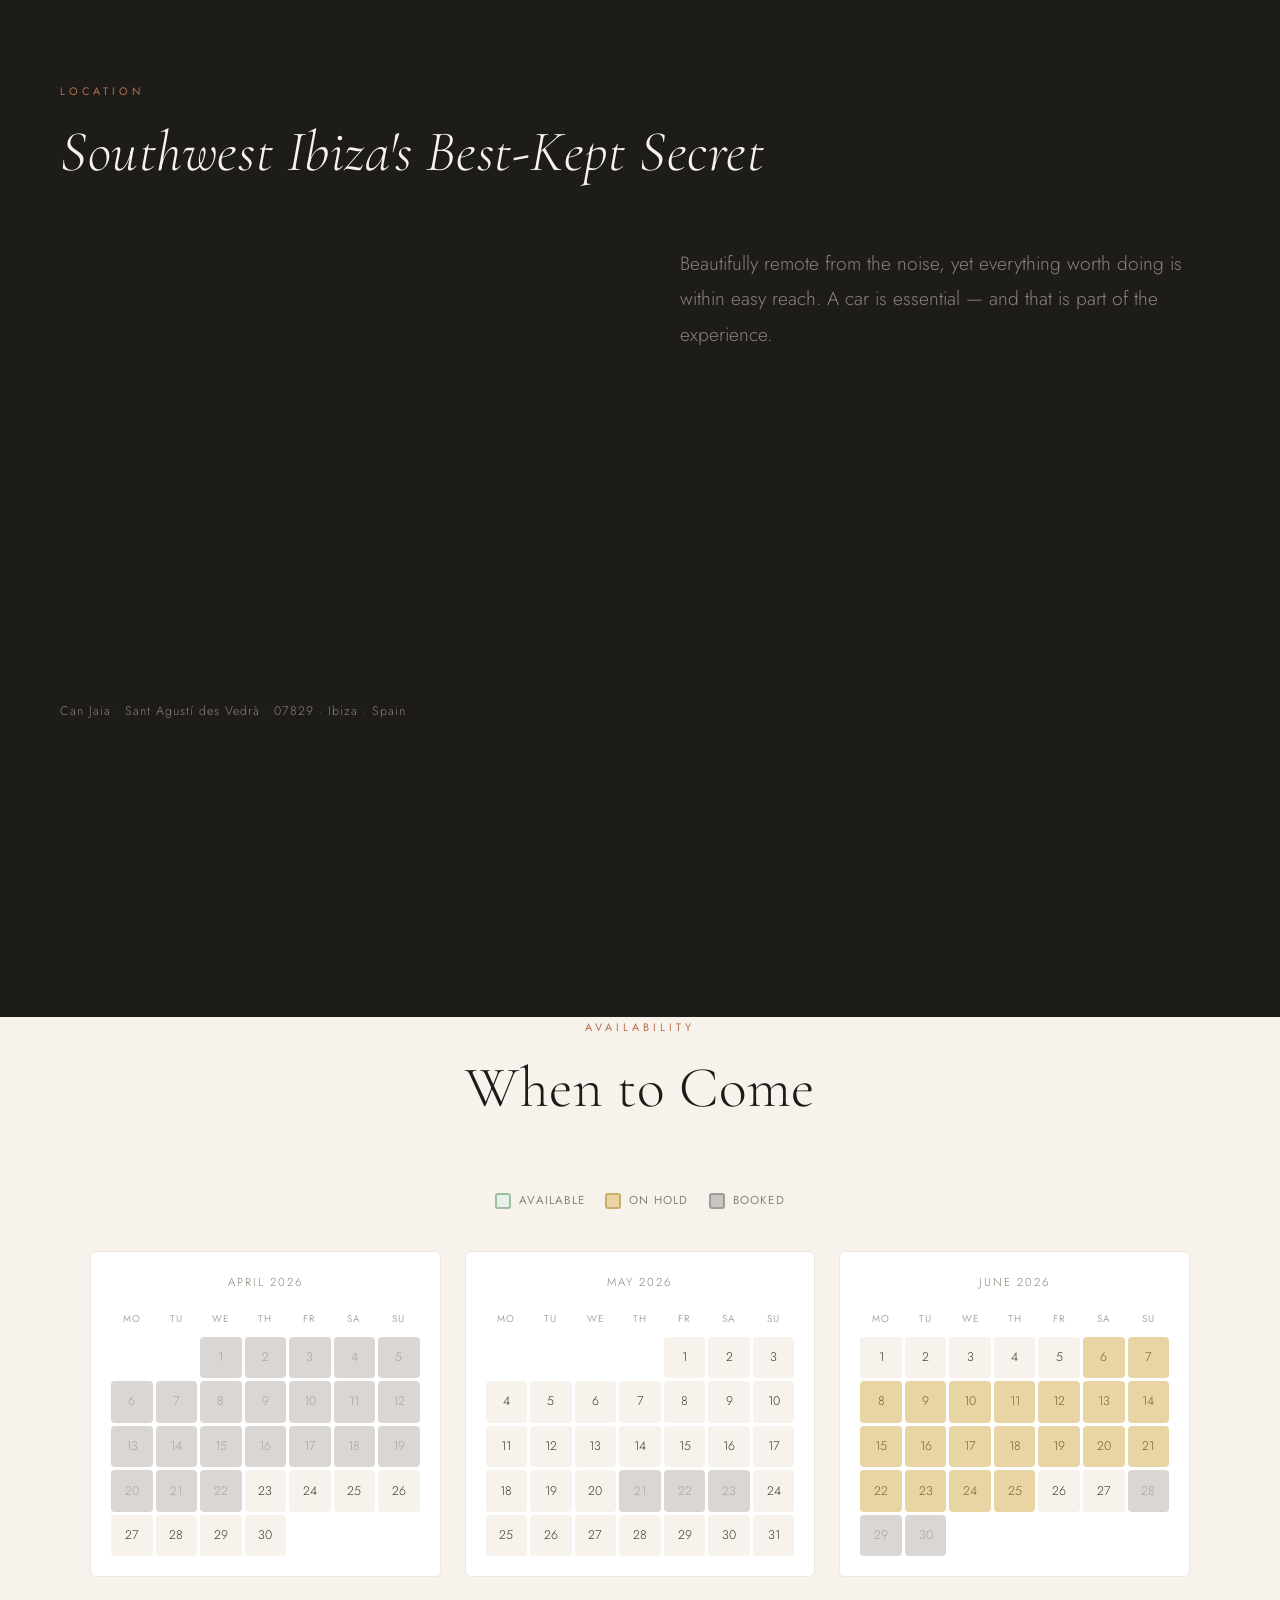
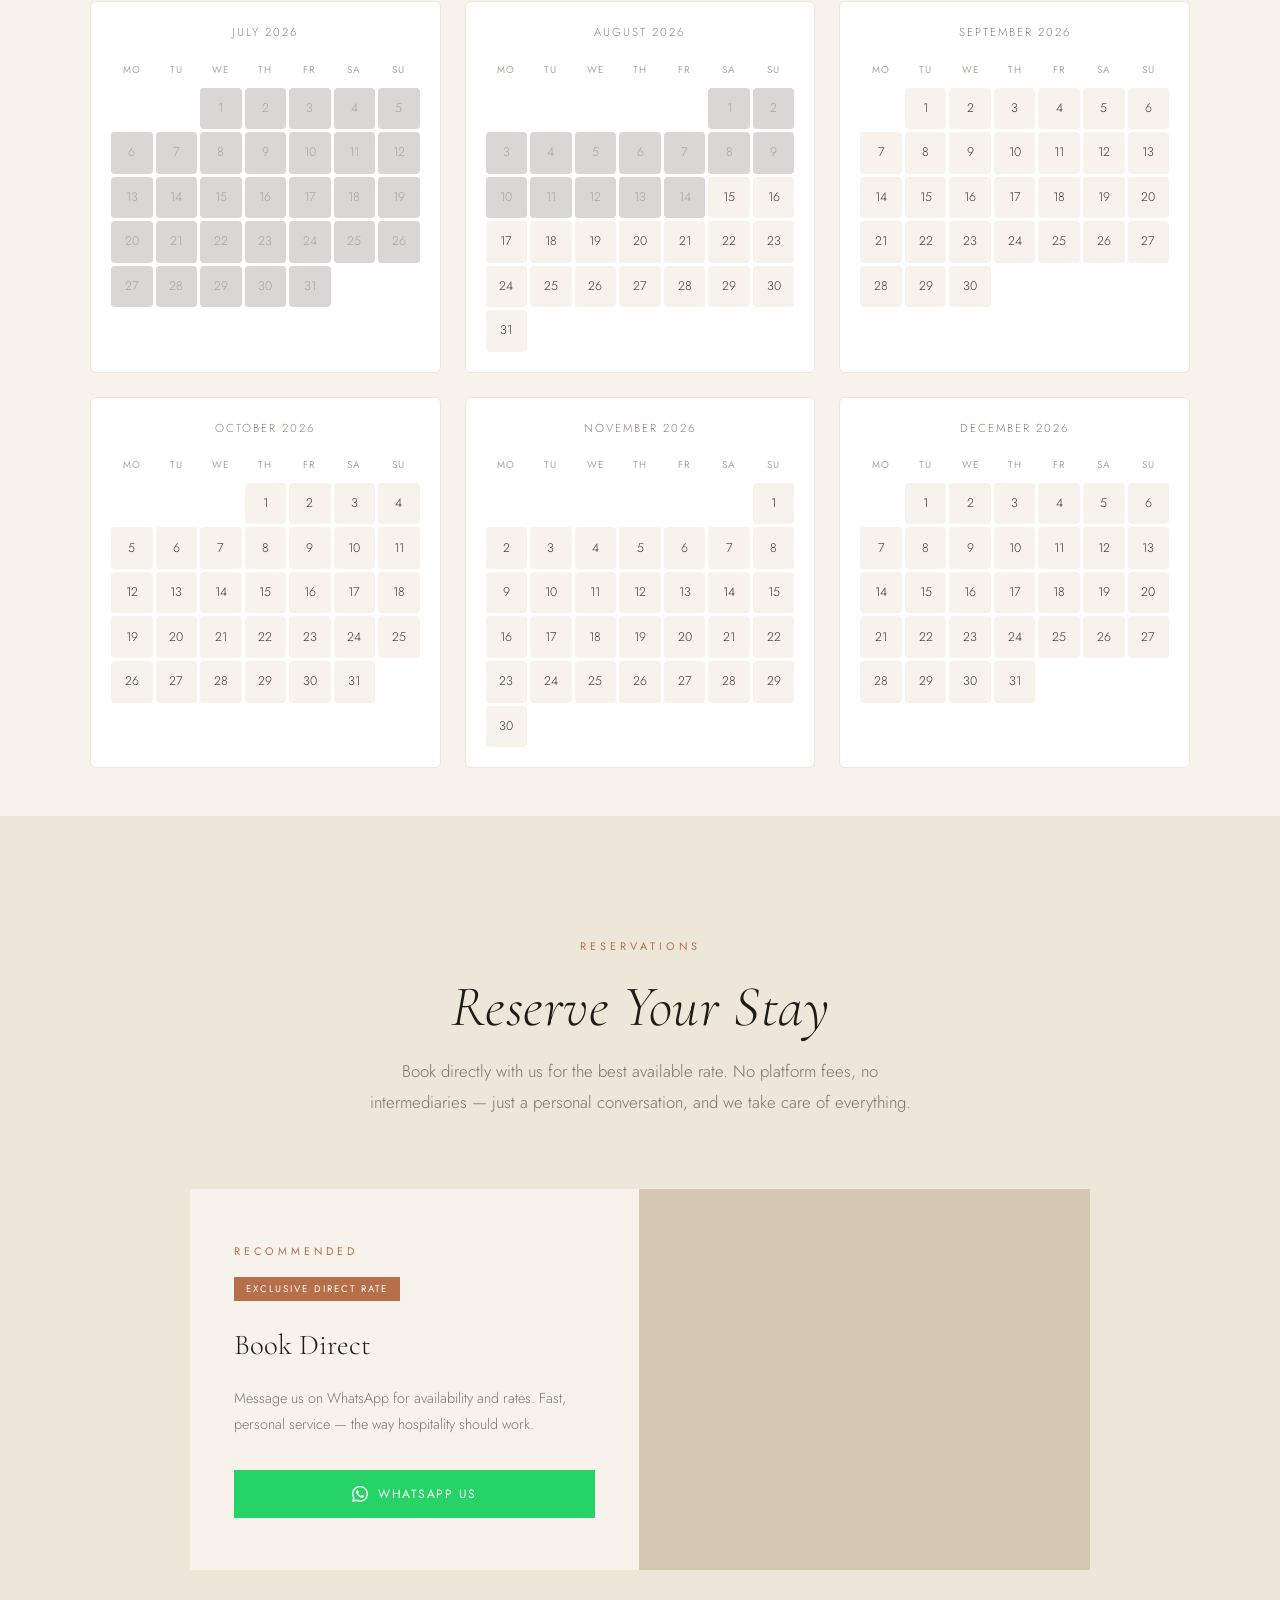
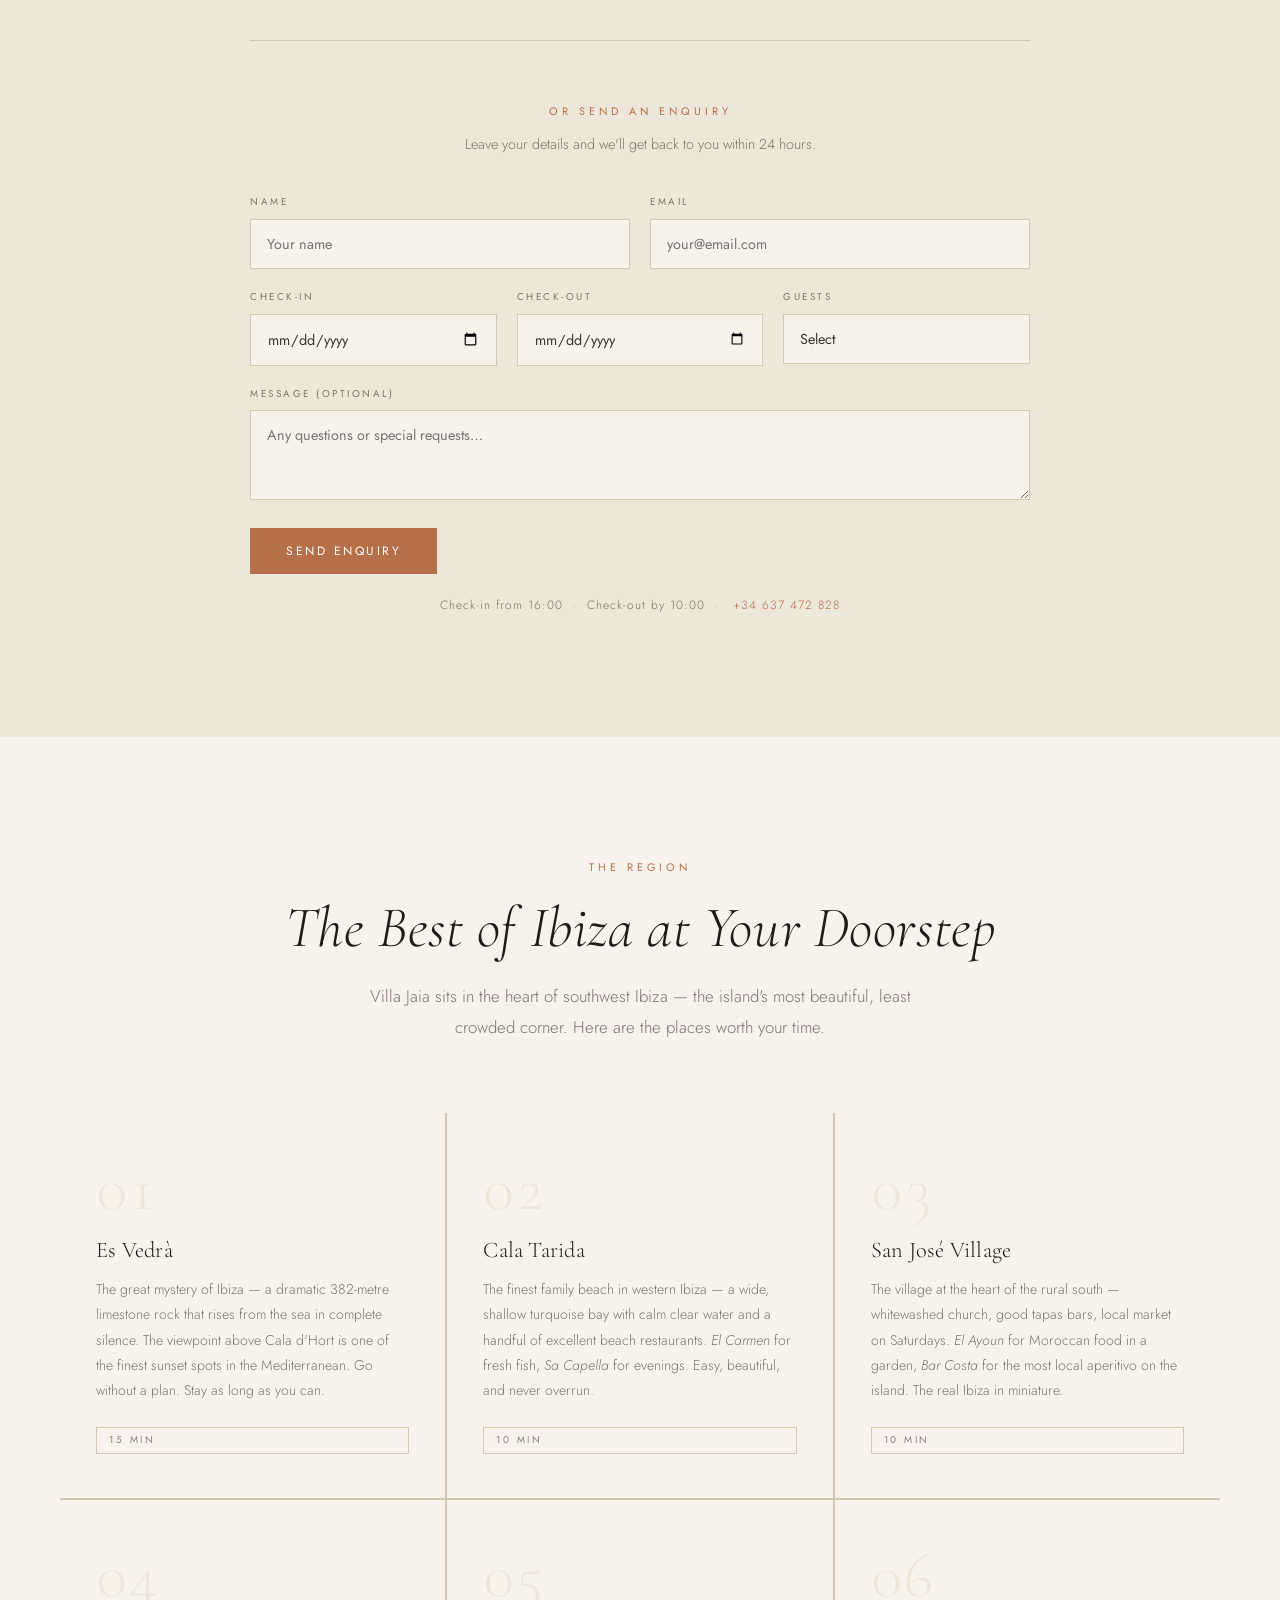
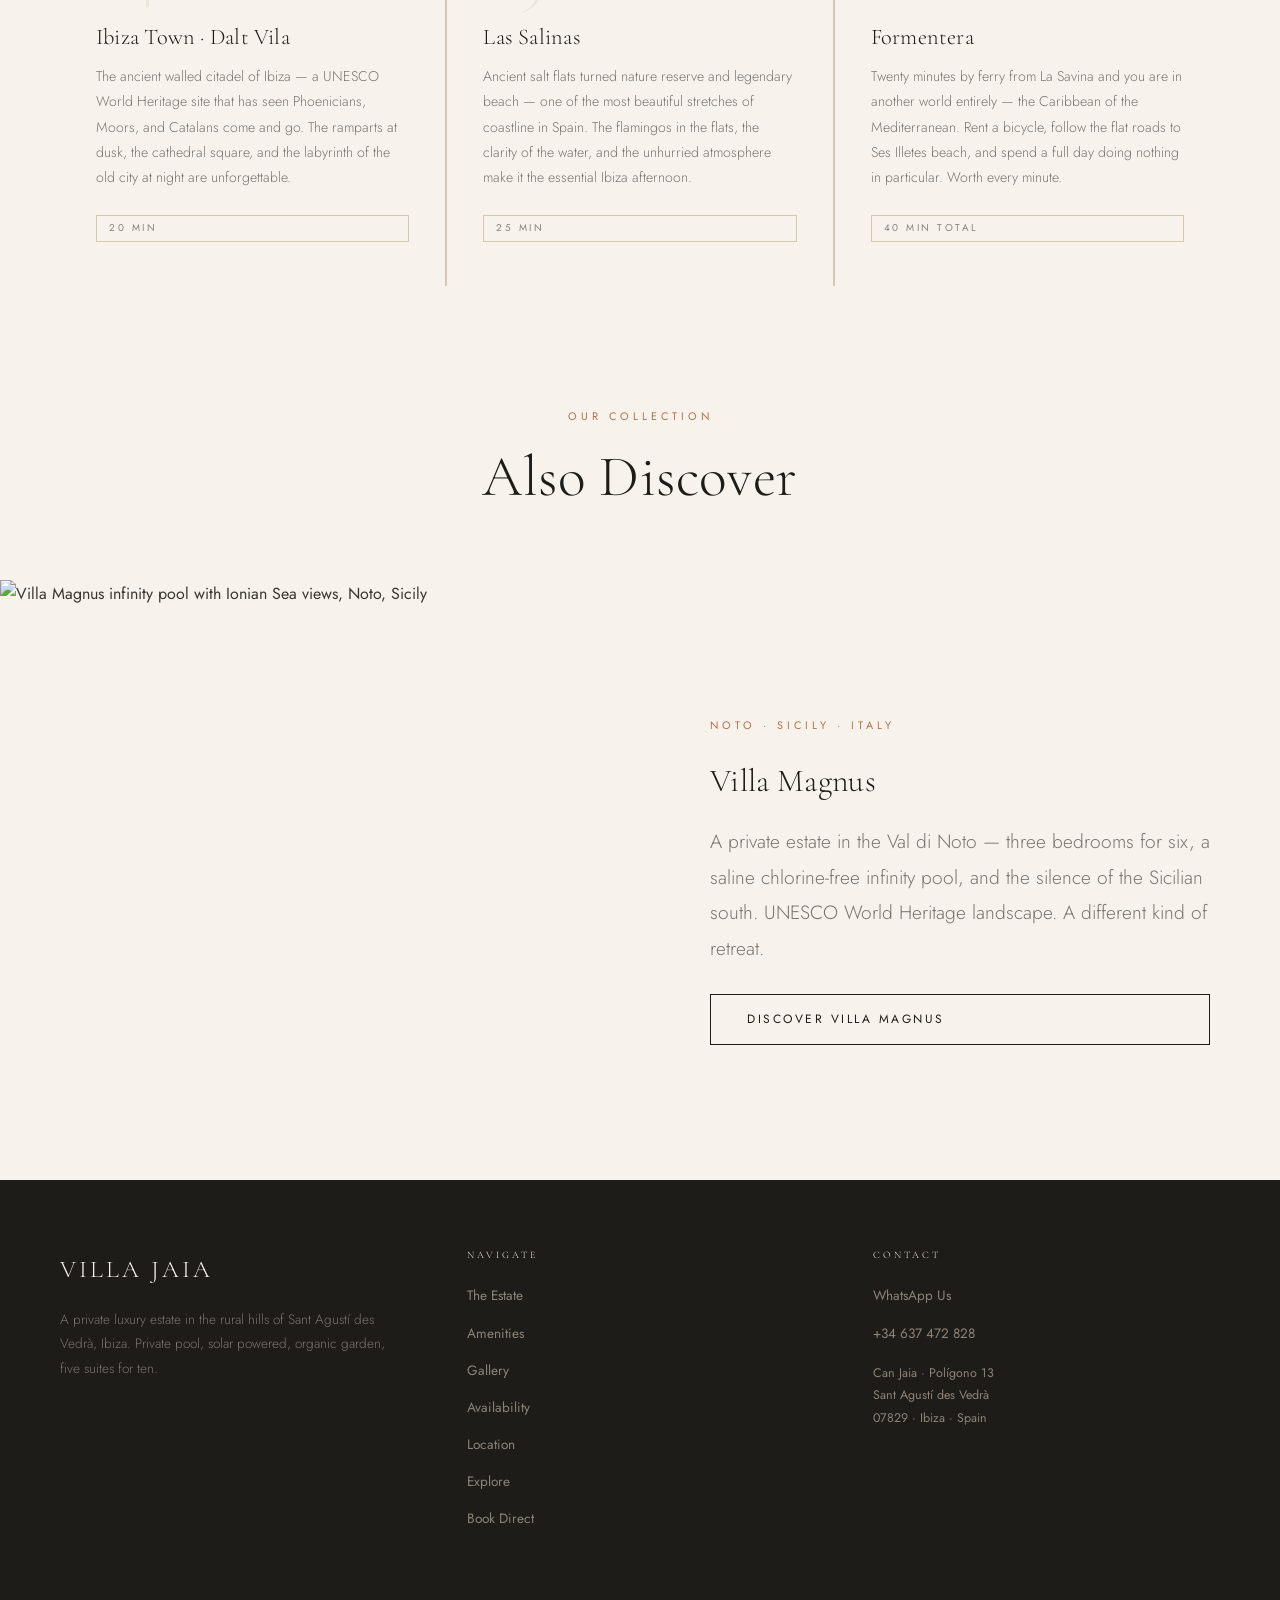
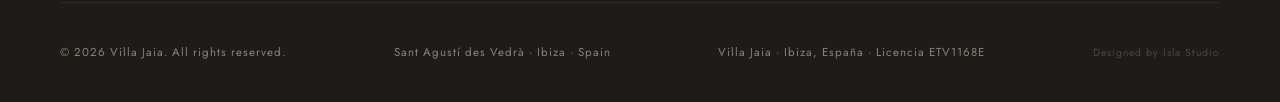
==== commit ecab4b88: "SEO: deep-link footer credit to Isla Studio case study Pointer to islastudio.io/work/villa-jaia/ for" ====
--- a/index.html
+++ b/index.html
@@ -567,7 +567,8 @@
   <div class="footer-bottom">
     <span>© 2026 Villa Jaia. All rights reserved.</span>
     <span>Sant Agustí des Vedrà · Ibiza · Spain</span>
-  <span>Villa Jaia · Ibiza, España · Licencia ETV1168E</span></div>
+  <span>Villa Jaia · Ibiza, España · Licencia ETV1168E</span>
+  <span style="font-size:0.65rem; opacity:0.4;">Designed by <a href="https://islastudio.io/work/villa-jaia/" style="color:inherit;">Isla Studio</a></span></div>
 </footer>
 
 <script src="js/main.js"></script>
